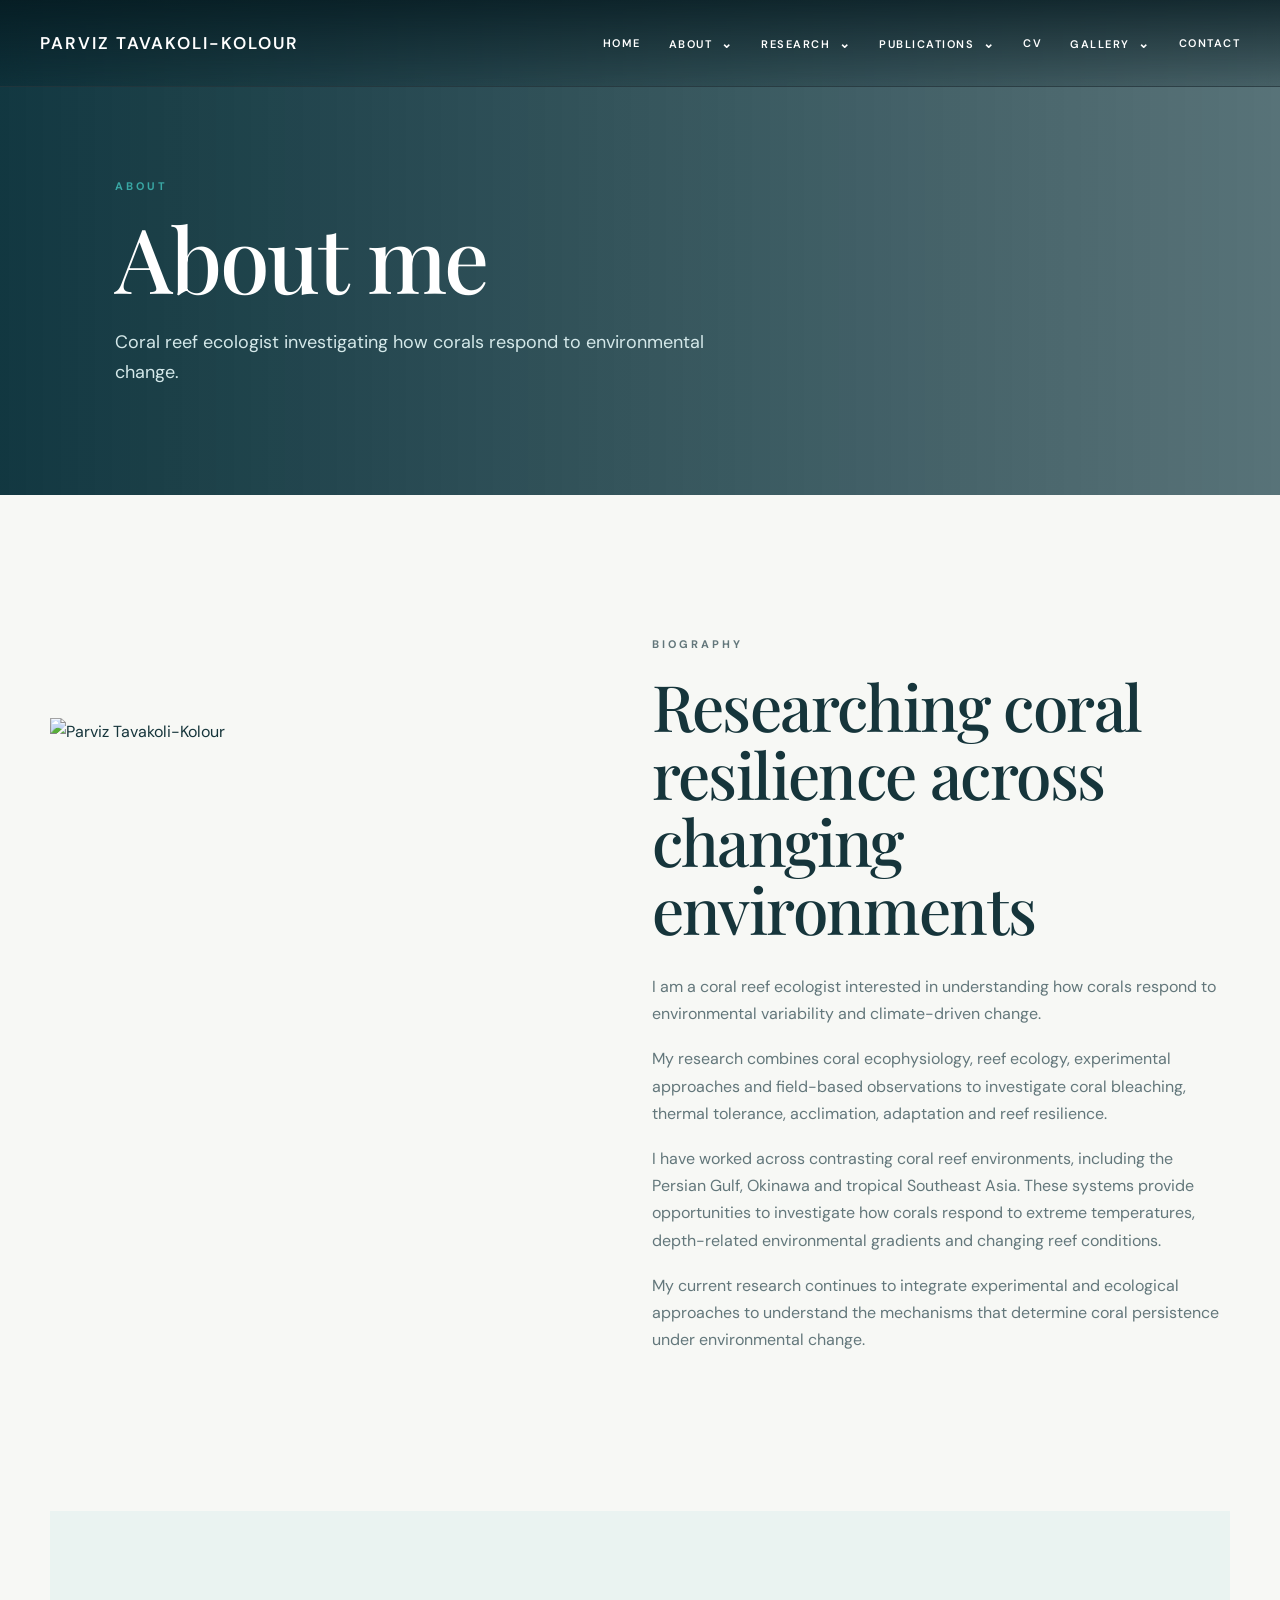
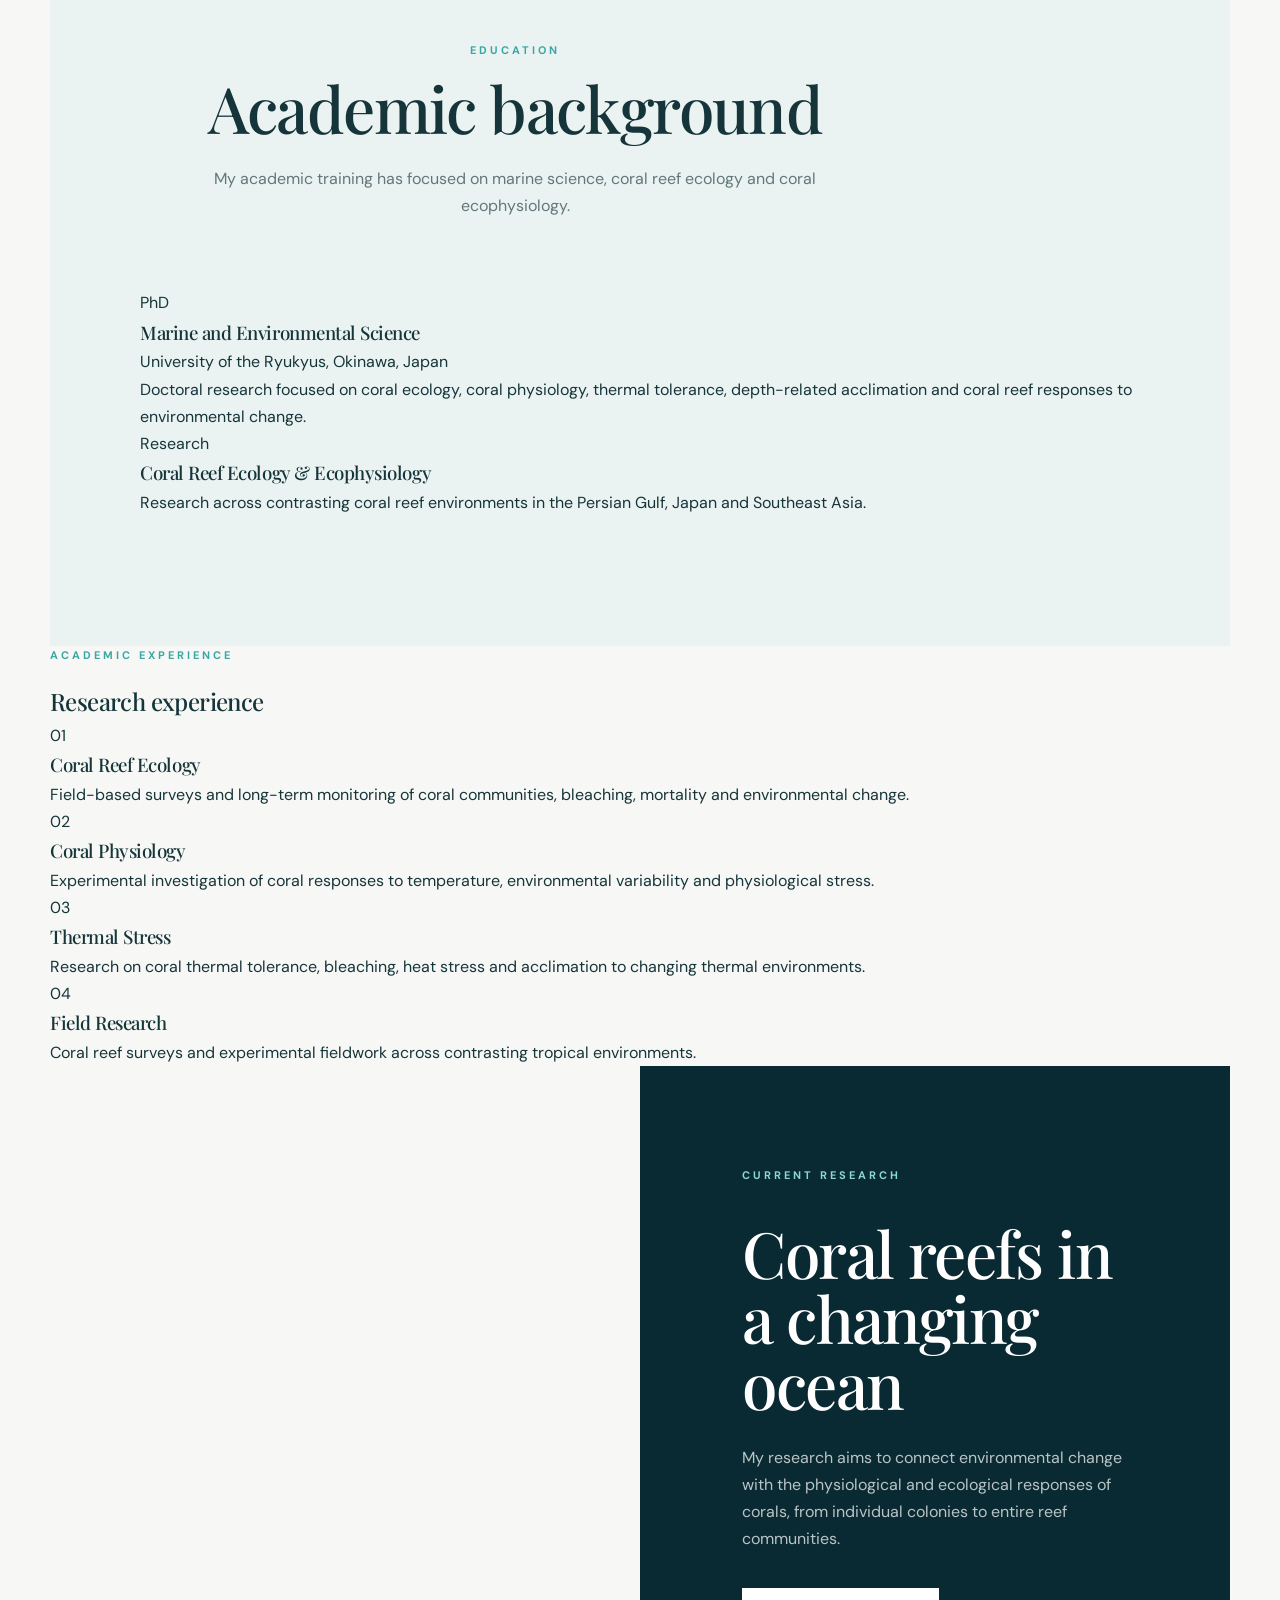
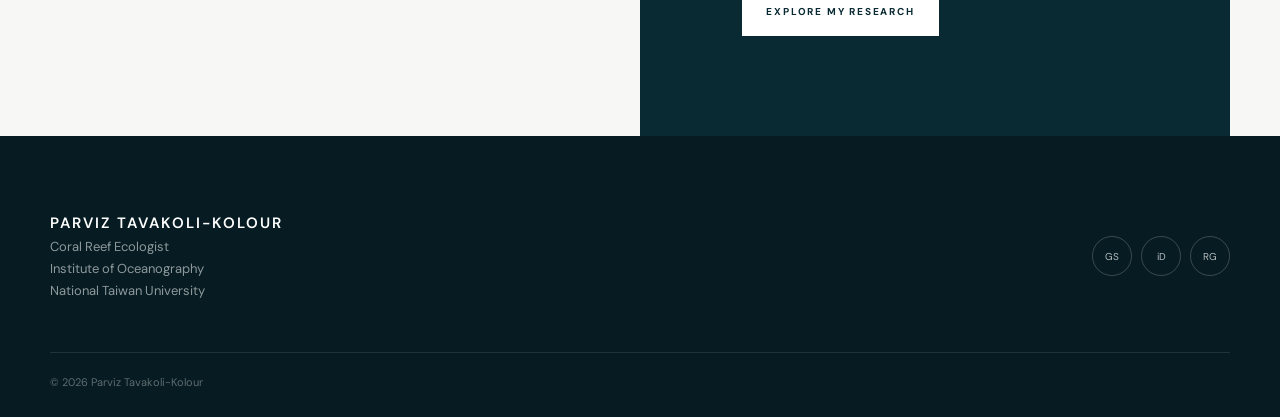
==== about.html @ 79ece6bc "Add files via upload" ====
<!DOCTYPE html>
<html lang="en">
<head>
    <meta charset="UTF-8">
    <meta name="viewport" content="width=device-width, initial-scale=1.0">

    <title>About | Parviz Tavakoli-Kolour</title>

    <link rel="stylesheet" href="css/style.css">
</head>

<body>

<header class="site-header">

    <div class="nav-container">

        <a href="index.html" class="site-name">
            PARVIZ TAVAKOLI-KOLOUR
        </a>

        <nav class="main-nav">

            <a href="index.html">HOME</a>

            <div class="dropdown">
                <a href="about.html">ABOUT <span>⌄</span></a>

                <div class="dropdown-menu">
                    <a href="#biography">Biography</a>
                    <a href="#education">Education</a>
                    <a href="#experience">Academic Experience</a>
                </div>
            </div>

            <div class="dropdown">
                <a href="research.html">
                    RESEARCH <span>⌄</span>
                </a>

                <div class="dropdown-menu">
                    <a href="research.html#coral-ecology">
                        Coral Reef Ecology
                    </a>
                    <a href="research.html#thermal">
                        Coral Physiology & Thermal Stress
                    </a>
                    <a href="research.html#depth">
                        Depth & Mesophotic Reefs
                    </a>
                    <a href="research.html#disease">
                        Coral Diseases & Reef Health
                    </a>
                    <a href="research.html#field">
                        Field & Experimental Research
                    </a>
                </div>
            </div>

            <div class="dropdown">
                <a href="publications.html">
                    PUBLICATIONS <span>⌄</span>
                </a>

                <div class="dropdown-menu">
                    <a href="selected-publications.html">
                        Selected Publications
                    </a>
                    <a href="publications.html#full-list">
                        Full Publication List
                    </a>
                    <a href="publications.html#assessment">
                        Scientific Assessment & Policy
                    </a>
                </div>
            </div>

            <a href="cv.html">CV</a>

            <div class="dropdown">
                <a href="gallery.html">
                    GALLERY <span>⌄</span>
                </a>

                <div class="dropdown-menu">
                    <a href="gallery.html#persian-gulf">
                        Persian Gulf
                    </a>
                    <a href="gallery.html#okinawa">
                        Okinawa
                    </a>
                    <a href="gallery.html#indonesia">
                        Indonesia
                    </a>
                    <a href="gallery.html#taiwan">
                        Taiwan
                    </a>
                </div>
            </div>

            <a href="contact.html">CONTACT</a>

        </nav>

    </div>

</header>


<main>

    <!-- PAGE HERO -->

    <section class="page-hero">

        <div class="page-hero-content">

            <p class="section-label">
                ABOUT
            </p>

            <h1>
                About me
            </h1>

            <p>
                Coral reef ecologist investigating how corals
                respond to environmental change.
            </p>

        </div>

    </section>


    <!-- BIOGRAPHY -->

    <section class="intro-section" id="biography">

        <div class="intro-image">

            <img src="images/profile.jpg"
                 alt="Parviz Tavakoli-Kolour">

        </div>

        <div class="intro-text">

            <p class="section-label">
                BIOGRAPHY
            </p>

            <h2>
                Researching coral resilience across changing environments
            </h2>

            <p>
                I am a coral reef ecologist interested in understanding
                how corals respond to environmental variability and
                climate-driven change.
            </p>

            <p>
                My research combines coral ecophysiology, reef ecology,
                experimental approaches and field-based observations to
                investigate coral bleaching, thermal tolerance,
                acclimation, adaptation and reef resilience.
            </p>

            <p>
                I have worked across contrasting coral reef environments,
                including the Persian Gulf, Okinawa and tropical
                Southeast Asia. These systems provide opportunities to
                investigate how corals respond to extreme temperatures,
                depth-related environmental gradients and changing
                reef conditions.
            </p>

            <p>
                My current research continues to integrate experimental
                and ecological approaches to understand the mechanisms
                that determine coral persistence under environmental
                change.
            </p>

        </div>

    </section>


    <!-- EDUCATION -->

    <section class="research-home" id="education">

        <div class="section-heading">

            <p class="section-label">
                EDUCATION
            </p>

            <h2>
                Academic background
            </h2>

            <p>
                My academic training has focused on marine science,
                coral reef ecology and coral ecophysiology.
            </p>

        </div>


        <div class="timeline">

            <div class="timeline-item">

                <div class="timeline-year">
                    PhD
                </div>

                <div class="timeline-content">

                    <h3>
                        Marine and Environmental Science
                    </h3>

                    <p>
                        University of the Ryukyus, Okinawa, Japan
                    </p>

                    <p>
                        Doctoral research focused on coral ecology,
                        coral physiology, thermal tolerance,
                        depth-related acclimation and coral reef
                        responses to environmental change.
                    </p>

                </div>

            </div>


            <div class="timeline-item">

                <div class="timeline-year">
                    Research
                </div>

                <div class="timeline-content">

                    <h3>
                        Coral Reef Ecology & Ecophysiology
                    </h3>

                    <p>
                        Research across contrasting coral reef
                        environments in the Persian Gulf, Japan and
                        Southeast Asia.
                    </p>

                </div>

            </div>

        </div>

    </section>


    <!-- ACADEMIC EXPERIENCE -->

    <section class="experience-section" id="experience">

        <div class="experience-header">

            <p class="section-label">
                ACADEMIC EXPERIENCE
            </p>

            <h2>
                Research experience
            </h2>

        </div>


        <div class="experience-grid">

            <div class="experience-card">

                <span class="experience-number">
                    01
                </span>

                <h3>
                    Coral Reef Ecology
                </h3>

                <p>
                    Field-based surveys and long-term monitoring of
                    coral communities, bleaching, mortality and
                    environmental change.
                </p>

            </div>


            <div class="experience-card">

                <span class="experience-number">
                    02
                </span>

                <h3>
                    Coral Physiology
                </h3>

                <p>
                    Experimental investigation of coral responses to
                    temperature, environmental variability and
                    physiological stress.
                </p>

            </div>


            <div class="experience-card">

                <span class="experience-number">
                    03
                </span>

                <h3>
                    Thermal Stress
                </h3>

                <p>
                    Research on coral thermal tolerance, bleaching,
                    heat stress and acclimation to changing thermal
                    environments.
                </p>

            </div>


            <div class="experience-card">

                <span class="experience-number">
                    04
                </span>

                <h3>
                    Field Research
                </h3>

                <p>
                    Coral reef surveys and experimental fieldwork
                    across contrasting tropical environments.
                </p>

            </div>

        </div>

    </section>


    <!-- CURRENT RESEARCH -->

    <section class="field-section">

        <div class="field-image"
             style="background-image: url('images/okinawa-1.jpg');">
        </div>

        <div class="field-content">

            <p class="section-label">
                CURRENT RESEARCH
            </p>

            <h2>
                Coral reefs in a changing ocean
            </h2>

            <p>
                My research aims to connect environmental change with
                the physiological and ecological responses of corals,
                from individual colonies to entire reef communities.
            </p>

            <a href="research.html"
               class="button button-light">
                EXPLORE MY RESEARCH
            </a>

        </div>

    </section>

</main>


<footer>

    <div class="footer-content">

        <div>

            <h3>
                PARVIZ TAVAKOLI-KOLOUR
            </h3>

            <p>
                Coral Reef Ecologist
            </p>

            <p>
                Institute of Oceanography<br>
                National Taiwan University
            </p>

        </div>


        <div class="footer-social">

            <a href="#" aria-label="Google Scholar">
                GS
            </a>

            <a href="#" aria-label="ORCID">
                iD
            </a>

            <a href="#" aria-label="ResearchGate">
                RG
            </a>

        </div>

    </div>


    <div class="copyright">
        © 2026 Parviz Tavakoli-Kolour
    </div>

</footer>


</body>
</html>
---- css/style.css ----
/* =========================================================
   PARVIZ TAVAKOLI-KOLOUR
   MODERN ACADEMIC / OCEAN RESEARCH WEBSITE
   ========================================================= */


/* =========================================================
   01. FONTS
   ========================================================= */

@import url('https://fonts.googleapis.com/css2?family=DM+Sans:wght@300;400;500;600;700&family=Playfair+Display:wght@400;500;600&display=swap');


/* =========================================================
   02. VARIABLES
   ========================================================= */

:root {

    --ocean-950: #061c22;
    --ocean-900: #092a32;
    --ocean-800: #0c3d47;
    --ocean-700: #105966;

    --teal: #39a7a4;
    --teal-light: #8bd7d2;

    --cream: #f7f8f5;
    --white: #ffffff;

    --text: #16353b;
    --muted: #63777b;

    --line: rgba(22, 53, 59, 0.12);

    --serif: "Playfair Display", Georgia, serif;
    --sans: "DM Sans", Arial, sans-serif;

    --max-width: 1380px;

    --shadow:
        0 20px 60px rgba(4, 29, 35, 0.10);

    --transition:
        all 0.35s cubic-bezier(.2,.7,.2,1);
}


/* =========================================================
   03. RESET
   ========================================================= */

* {
    margin: 0;
    padding: 0;
    box-sizing: border-box;
}


html {
    scroll-behavior: smooth;
}


body {
    font-family: var(--sans);

    background: var(--cream);

    color: var(--text);

    line-height: 1.7;

    overflow-x: hidden;
}


img {
    width: 100%;
    display: block;
}


a {
    text-decoration: none;
    color: inherit;
}


button,
input,
textarea {
    font-family: inherit;
}


::selection {
    background: var(--teal);
    color: white;
}


/* =========================================================
   04. TYPOGRAPHY
   ========================================================= */

h1,
h2,
h3,
h4 {
    font-family: var(--serif);

    font-weight: 500;

    letter-spacing: -0.025em;
}


p {
    font-size: 16px;
}


.section-label {

    font-family: var(--sans);

    font-size: 11px;

    font-weight: 700;

    letter-spacing: 3px;

    text-transform: uppercase;

    color: var(--teal);

    margin-bottom: 16px;
}


/* =========================================================
   05. HEADER
   ========================================================= */

.site-header {

    position: absolute;

    top: 0;
    left: 0;

    width: 100%;

    z-index: 1000;

    background:
        linear-gradient(
            to bottom,
            rgba(3, 23, 29, .78),
            rgba(3, 23, 29, .20)
        );

    border-bottom:
        1px solid rgba(255,255,255,.10);

    backdrop-filter: blur(12px);
}


.nav-container {

    width: min(
        calc(100% - 80px),
        var(--max-width)
    );

    margin: auto;

    min-height: 86px;

    display: flex;

    align-items: center;

    justify-content: space-between;

    gap: 40px;
}


.site-name {

    color: white;

    font-size: 17px;

    font-weight: 600;

    letter-spacing: 2px;

    white-space: nowrap;

    transition: var(--transition);
}


.site-name:hover {

    color: var(--teal-light);
}


/* =========================================================
   06. NAVIGATION
   ========================================================= */

.main-nav {

    display: flex;

    align-items: center;

    gap: 28px;
}


.main-nav > a,
.dropdown > a {

    position: relative;

    color: white;

    font-size: 11px;

    font-weight: 600;

    letter-spacing: 1.5px;

    padding: 32px 0;
}


.main-nav > a::after,
.dropdown > a::after {

    content: "";

    position: absolute;

    bottom: 24px;

    left: 0;

    width: 0;

    height: 1px;

    background: var(--teal-light);

    transition: var(--transition);
}


.main-nav > a:hover::after,
.dropdown > a:hover::after {

    width: 100%;
}


.main-nav > a:hover,
.dropdown > a:hover {

    color: var(--teal-light);
}


.dropdown {

    position: relative;
}


.dropdown > a span {

    margin-left: 4px;

    font-size: 13px;
}


/* =========================================================
   07. DROPDOWN MENU
   ========================================================= */

.dropdown-menu {

    position: absolute;

    top: 75px;

    left: -20px;

    width: 270px;

    padding: 12px;

    background: rgba(255,255,255,.97);

    box-shadow: var(--shadow);

    border: 1px solid rgba(0,0,0,.05);

    opacity: 0;

    visibility: hidden;

    transform:
        translateY(12px);

    transition: var(--transition);
}


.dropdown:hover .dropdown-menu {

    opacity: 1;

    visibility: visible;

    transform:
        translateY(0);
}


.dropdown-menu a {

    display: block;

    padding: 13px 15px;

    color: var(--text);

    font-size: 12px;

    letter-spacing: .2px;

    border-radius: 3px;

    transition: var(--transition);
}


.dropdown-menu a:hover {

    background: #eaf5f3;

    color: var(--ocean-700);

    padding-left: 21px;
}


/* =========================================================
   08. HERO
   ========================================================= */

.hero {

    position: relative;

    min-height: 100vh;

    display: flex;

    align-items: flex-end;

    background:
        url("../images/hero.jpg")
        center center / cover
        no-repeat;

    isolation: isolate;
}


.hero::before {

    content: "";

    position: absolute;

    inset: 0;

    background:
        linear-gradient(
            90deg,
            rgba(3,25,31,.92) 0%,
            rgba(3,25,31,.58) 42%,
            rgba(3,25,31,.12) 100%
        );

    z-index: -1;
}


.hero::after {

    content: "";

    position: absolute;

    inset: 0;

    background:
        linear-gradient(
            to top,
            rgba(3,25,31,.72),
            transparent 45%
        );

    z-index: -1;
}


.hero-content {

    width: min(
        calc(100% - 80px),
        var(--max-width)
    );

    margin: 0 auto;

    padding:
        0
        0
        105px;

    color: white;
}


.hero-kicker {

    font-size: 11px;

    letter-spacing: 4px;

    font-weight: 600;

    color: var(--teal-light);

    margin-bottom: 25px;
}


.hero h1 {

    font-size:
        clamp(
            58px,
            8vw,
            125px
        );

    line-height: .90;

    letter-spacing: -.055em;

    margin-bottom: 35px;
}


.hero-position {

    font-size: 22px;

    font-weight: 400;

    margin-bottom: 5px;
}


.hero-affiliation {

    color: rgba(255,255,255,.75);

    font-size: 15px;

    line-height: 1.6;
}


/* =========================================================
   09. BUTTONS
   ========================================================= */

.hero-buttons {

    display: flex;

    gap: 12px;

    margin-top: 35px;
}


.button {

    display: inline-flex;

    align-items: center;

    justify-content: center;

    min-height: 48px;

    padding:
        0 24px;

    font-size: 10px;

    font-weight: 700;

    letter-spacing: 1.8px;

    text-transform: uppercase;

    transition: var(--transition);
}


.button-light {

    background: white;

    color: var(--ocean-900);
}


.button-light:hover {

    background: var(--teal-light);

    transform:
        translateY(-3px);
}


.button-outline {

    border:
        1px solid rgba(255,255,255,.65);

    color: white;
}


.button-outline:hover {

    background: white;

    color: var(--ocean-900);

    transform:
        translateY(-3px);
}


.button-dark {

    background: var(--ocean-800);

    color: white;
}


.button-dark:hover {

    background: var(--teal);

    transform:
        translateY(-3px);
}


/* =========================================================
   10. INTRO / ABOUT
   ========================================================= */

.intro-section {

    width: min(
        calc(100% - 80px),
        1180px
    );

    margin: auto;

    padding:
        140px
        0;

    display: grid;

    grid-template-columns:
        minmax(300px, .85fr)
        minmax(400px, 1fr);

    gap: 110px;

    align-items: center;
}


.intro-image {

    position: relative;
}


.intro-image::before {

    content: "";

    position: absolute;

    width: 90px;
    height: 90px;

    left: -25px;
    bottom: -25px;

    border-left:
        2px solid var(--teal);

    border-bottom:
        2px solid var(--teal);

    z-index: -1;
}


.intro-image img {

    height: 570px;

    object-fit: cover;
}


.intro-text h2 {

    font-size:
        clamp(
            40px,
            5vw,
            65px
        );

    line-height: 1.06;

    margin-bottom: 30px;
}


.intro-text p {

    max-width: 650px;

    color: var(--muted);

    margin-bottom: 18px;
}


.text-link {

    display: inline-block;

    margin-top: 18px;

    color: var(--ocean-800);

    font-size: 11px;

    font-weight: 700;

    letter-spacing: 1.7px;

    text-transform: uppercase;

    border-bottom:
        1px solid var(--teal);

    padding-bottom: 5px;

    transition: var(--transition);
}


.text-link:hover {

    color: var(--teal);

    padding-left: 7px;
}


/* =========================================================
   11. RESEARCH SECTION
   ========================================================= */

.research-home {

    padding:
        130px
        40px;

    background:
        #eaf3f1;
}


.section-heading {

    width: min(
        850px,
        100%
    );

    margin:
        0 auto 70px;

    text-align: center;
}


.section-heading h2 {

    font-size:
        clamp(
            45px,
            5vw,
            70px
        );

    line-height: 1;

    margin-bottom: 25px;
}


.section-heading > p:last-child {

    max-width: 650px;

    margin: auto;

    color: var(--muted);
}


/* =========================================================
   12. RESEARCH CARDS
   ========================================================= */

.research-grid {

    width: min(
        1180px,
        100%
    );

    margin: auto;

    display: grid;

    grid-template-columns:
        repeat(4, 1fr);

    gap: 1px;

    background:
        rgba(10,70,77,.15);
}


.research-card {

    position: relative;

    min-height: 350px;

    padding: 42px 34px;

    background: var(--cream);

    overflow: hidden;

    transition: var(--transition);
}


.research-card::before {

    content: "";

    position: absolute;

    left: 0;
    bottom: 0;

    width: 100%;

    height: 4px;

    background: var(--teal);

    transform:
        scaleX(0);

    transform-origin: left;

    transition: var(--transition);
}


.research-card:hover {

    background: var(--ocean-800);

    color: white;

    transform:
        translateY(-8px);

    box-shadow:
        0 30px 60px
        rgba(4,40,48,.20);
}


.research-card:hover::before {

    transform:
        scaleX(1);
}


.card-number {

    font-size: 10px;

    letter-spacing: 3px;

    color: var(--teal);

    margin-bottom: 55px;
}


.research-card h3 {

    font-size: 30px;

    line-height: 1.1;

    margin-bottom: 22px;
}


.research-card p {

    color: var(--muted);

    font-size: 14px;
}


.research-card:hover p {

    color:
        rgba(255,255,255,.72);
}


/* =========================================================
   13. FIELDWORK SPLIT
   ========================================================= */

.field-section {

    display: grid;

    grid-template-columns:
        1fr 1fr;

    min-height: 650px;
}


.field-image {

    min-height: 600px;

    background:
        url("../images/persian-gulf-1.jpg")
        center center / cover
        no-repeat;
}


.field-content {

    padding:
        100px
        clamp(45px, 8vw, 120px);

    background:
        var(--ocean-900);

    color: white;

    display: flex;

    flex-direction: column;

    align-items: flex-start;

    justify-content: center;
}


.field-content .section-label {

    color: var(--teal-light);
}


.field-content h2 {

    font-size:
        clamp(
            45px,
            5vw,
            70px
        );

    line-height: 1.02;

    max-width: 600px;

    margin-bottom: 28px;
}


.field-content p {

    color:
        rgba(255,255,255,.72);

    max-width: 570px;

    margin-bottom: 35px;
}


/* =========================================================
   14. PUBLICATIONS HOME
   ========================================================= */

.publication-home {

    padding:
        140px
        30px;

    text-align: center;

    background: white;
}


.publication-home h2 {

    font-size:
        clamp(
            45px,
            6vw,
            78px
        );

    line-height: 1;

    margin-bottom: 25px;
}


.publication-home > p:not(.section-label) {

    max-width: 680px;

    margin: auto;

    color: var(--muted);
}

/* =========================================================
   INTERNAL PAGE ALIGNMENT FIX
   ========================================================= */


/* Main content container */

main {
    width: 100%;
}


/* All normal content sections */

main > section {
    width: min(1180px, calc(100% - 80px));
    margin-left: auto;
    margin-right: auto;
}


/* Hero is full width */

main > .page-hero {
    width: 100%;
    margin: 0;
}


/* Internal page hero content */

.page-hero {
    width: 100%;
    padding-left: 40px;
    padding-right: 40px;
}


.page-hero-content {
    width: min(1180px, 100%);
    margin-left: auto;
    margin-right: auto;
}


/* Section headings */

.gallery-heading,
.section-heading,
.contact-introduction {
    margin-left: 0;
    margin-right: 0;
}


/* Prevent text from touching the edge */

.gallery-heading,
.contact-introduction,
.section-heading {
    padding-left: 0;
    padding-right: 0;
}


/* CV content */

.cv-section {
    width: min(1100px, calc(100% - 80px));
    margin-left: auto;
    margin-right: auto;
}


/* Publications */

.publications-section {
    width: min(1100px, calc(100% - 80px));
    margin-left: auto;
    margin-right: auto;
}


/* Selected publications */

.selected-publications-section {
    width: min(1100px, calc(100% - 80px));
    margin-left: auto;
    margin-right: auto;
}


/* About page */

.about-section {
    width: min(1180px, calc(100% - 80px));
    margin-left: auto;
    margin-right: auto;
}


/* Research page */

.research-section {
    width: min(1180px, calc(100% - 80px));
    margin-left: auto;
    margin-right: auto;
}


/* Better headings on internal pages */

main h1,
main h2,
main h3 {
    overflow-wrap: normal;
    word-break: normal;
}


/* =========================================================
   BETTER INTERNAL PAGE SPACING
   ========================================================= */

.page-content,
.about-section,
.research-section,
.publications-section,
.selected-publications-section,
.cv-section,
.contact-section {
    padding-top: 100px;
    padding-bottom: 100px;
}


/* =========================================================
   ACADEMIC EXPERIENCE / TIMELINE
   ========================================================= */

.cv-item,
.experience-item,
.timeline-item {
    width: 100%;
    max-width: 1000px;
    margin-left: auto;
    margin-right: auto;
}


/* =========================================================
   PUBLICATION READABILITY
   ========================================================= */

.publication,
.selected-publication {
    max-width: 1000px;
    margin-left: auto;
    margin-right: auto;
}


.publication h3,
.selected-publication h3 {
    max-width: 850px;
    line-height: 1.45;
}


/* =========================================================
   MOBILE
   ========================================================= */

@media (max-width: 800px) {

    main > section {
        width: calc(100% - 40px);
    }

    main > .page-hero {
        width: 100%;
    }

    .page-hero {
        padding-left: 20px;
        padding-right: 20px;
    }

    .page-hero-content {
        width: 100%;
    }

    .cv-section,
    .publications-section,
    .selected-publications-section,
    .about-section,
    .research-section {
        width: calc(100% - 40px);
    }

}


/* =========================================================
   16. GENERAL CONTENT SECTIONS
   ========================================================= */

main section:not(.hero):not(.page-hero) {

    scroll-margin-top: 50px;
}


/* =========================================================
   17. GALLERY
   ========================================================= */

.gallery-section {

    padding:
        120px
        40px;

    max-width: 1380px;

    margin: auto;
}


.gallery-heading {

    max-width: 750px;

    margin-bottom: 55px;
}


.gallery-heading h2 {

    font-size:
        clamp(
            45px,
            6vw,
            75px
        );

    line-height: 1;

    margin-bottom: 20px;
}


.gallery-heading p:last-child {

    color: var(--muted);
}


.gallery-grid {

    display: grid;

    grid-template-columns:
        repeat(4, 1fr);

    gap: 8px;
}


.gallery-grid img {

    height: 330px;

    object-fit: cover;

    transition:
        transform .7s
        cubic-bezier(.2,.7,.2,1);

    filter:
        saturate(.9);
}


.gallery-grid img:hover {

    transform:
        scale(1.025);

    filter:
        saturate(1.1);
}


/* =========================================================
   18. CONTACT
   ========================================================= */

.contact-section {

    width: min(
        1180px,
        calc(100% - 80px)
    );

    margin: auto;

    padding:
        130px
        0;

    display: grid;

    grid-template-columns:
        1fr 1fr;

    gap: 100px;
}


.contact-introduction h2 {

    font-size:
        clamp(
            45px,
            5vw,
            70px
        );

    line-height: 1;

    margin-bottom: 25px;
}


.contact-introduction p:not(.section-label) {

    max-width: 570px;

    color: var(--muted);
}


.contact-details {

    border-top:
        1px solid var(--line);
}


.contact-item {

    padding:
        28px 0;

    border-bottom:
        1px solid var(--line);
}


.contact-label {

    display: block;

    font-size: 10px;

    font-weight: 700;

    letter-spacing: 2px;

    color: var(--teal);

    margin-bottom: 10px;
}


.contact-item h3 {

    font-size: 25px;

    margin-bottom: 5px;
}


.contact-item p {

    color: var(--muted);

    font-size: 14px;
}


.contact-links {

    display: flex;

    flex-wrap: wrap;

    gap: 10px;

    margin-top: 15px;
}


.contact-links a {

    padding:
        8px 14px;

    border:
        1px solid var(--line);

    font-size: 12px;

    transition: var(--transition);
}


.contact-links a:hover {

    background: var(--ocean-800);

    color: white;

    border-color:
        var(--ocean-800);
}


/* =========================================================
   19. PUBLICATION LIST
   Works with your existing publication HTML
   ========================================================= */

.publications-section {

    width: min(
        1100px,
        calc(100% - 80px)
    );

    margin: auto;

    padding:
        120px 0;
}


.publication {

    display: grid;

    grid-template-columns:
        90px 1fr;

    gap: 35px;

    padding:
        35px 0;

    border-bottom:
        1px solid var(--line);

    transition: var(--transition);
}


.publication:hover {

    padding-left: 12px;
}


.publication-number {

    font-family: var(--serif);

    font-size: 35px;

    color:
        rgba(16,89,102,.25);
}


.publication h3 {

    font-family: var(--sans);

    font-size: 17px;

    font-weight: 600;

    line-height: 1.5;

    letter-spacing: 0;
}


.publication p {

    color: var(--muted);

    font-size: 14px;

    margin-top: 8px;
}


.publication a {

    display: inline-block;

    margin-top: 10px;

    color: var(--teal);

    font-size: 11px;

    font-weight: 700;

    letter-spacing: 1px;
}


/* =========================================================
   20. CV
   ========================================================= */

.cv-section {

    width: min(
        1100px,
        calc(100% - 80px)
    );

    margin: auto;

    padding:
        120px 0;
}


.cv-section h2 {

    font-size: 48px;

    margin:
        70px 0 30px;
}


.cv-item {

    display: grid;

    grid-template-columns:
        180px 1fr;

    gap: 40px;

    padding:
        25px 0;

    border-top:
        1px solid var(--line);
}


.cv-year {

    font-size: 12px;

    font-weight: 700;

    letter-spacing: 1px;

    color: var(--teal);
}


.cv-item h3 {

    font-family: var(--sans);

    font-size: 18px;

    font-weight: 600;

    letter-spacing: 0;
}


.cv-item p {

    color: var(--muted);

    font-size: 14px;
}


/* =========================================================
   21. FOOTER
   ========================================================= */

footer {

    background:
        var(--ocean-950);

    color: white;

    padding:
        75px
        40px
        25px;
}


.footer-content {

    width: min(
        1180px,
        100%
    );

    margin: auto;

    display: flex;

    justify-content: space-between;

    gap: 50px;

    align-items: center;
}


.footer-content h3 {

    font-family: var(--sans);

    font-size: 15px;

    font-weight: 600;

    letter-spacing: 2px;
}


.footer-content p {

    color:
        rgba(255,255,255,.55);

    font-size: 13px;
}


.footer-social {

    display: flex;

    gap: 9px;
}


.footer-social a {

    width: 40px;

    height: 40px;

    display: flex;

    align-items: center;

    justify-content: center;

    border:
        1px solid rgba(255,255,255,.20);

    border-radius: 50%;

    color:
        rgba(255,255,255,.70);

    font-size: 10px;

    transition: var(--transition);
}


.footer-social a:hover {

    background: var(--teal);

    border-color: var(--teal);

    color: white;

    transform:
        translateY(-3px);
}


.copyright {

    width: min(
        1180px,
        100%
    );

    margin:
        50px auto 0;

    padding-top: 20px;

    border-top:
        1px solid rgba(255,255,255,.10);

    color:
        rgba(255,255,255,.35);

    font-size: 11px;
}


/* =========================================================
   22. IMAGE HOVER
   ========================================================= */

.intro-image,
.field-image,
.gallery-grid img {

    overflow: hidden;
}


/* =========================================================
   23. RESPONSIVE — TABLET
   ========================================================= */

@media (max-width: 1100px) {

    .nav-container {

        width:
            calc(100% - 50px);
    }


    .main-nav {

        gap: 16px;
    }


    .research-grid {

        grid-template-columns:
            repeat(2, 1fr);
    }


    .gallery-grid {

        grid-template-columns:
            repeat(2, 1fr);
    }


    .intro-section {

        gap: 60px;
    }

}


/* =========================================================
   24. RESPONSIVE — MOBILE
   ========================================================= */

@media (max-width: 800px) {

    .site-header {

        position: relative;

        background:
            var(--ocean-950);
    }


    .nav-container {

        width: 100%;

        padding:
            20px;

        flex-direction: column;

        align-items: flex-start;

        gap: 20px;
    }


    .site-name {

        font-size: 14px;
    }


    .main-nav {

        width: 100%;

        display: flex;

        flex-wrap: wrap;

        gap: 13px 18px;
    }


    .main-nav > a,
    .dropdown > a {

        padding: 5px 0;

        font-size: 9px;
    }


    .main-nav > a::after,
    .dropdown > a::after {

        display: none;
    }


    .dropdown-menu {

        display: none;
    }


    .hero {

        min-height:
            78vh;
    }


    .hero-content {

        width:
            calc(100% - 40px);

        padding-bottom:
            65px;
    }


    .hero h1 {

        font-size:
            clamp(
                48px,
                15vw,
                75px
            );
    }


    .hero-position {

        font-size: 18px;
    }


    .hero-buttons {

        flex-direction: column;

        align-items:
            flex-start;
    }


    .intro-section {

        width:
            calc(100% - 40px);

        padding:
            85px 0;

        grid-template-columns:
            1fr;

        gap: 50px;
    }


    .intro-image img {

        height:
            450px;
    }


    .research-home {

        padding:
            85px 20px;
    }


    .research-grid {

        grid-template-columns:
            1fr;
    }


    .field-section {

        grid-template-columns:
            1fr;
    }


    .field-image {

        min-height:
            430px;
    }


    .field-content {

        padding:
            75px 30px;
    }


    .publication-home {

        padding:
            90px 25px;
    }


    .page-hero {

        min-height:
            48vh;

        padding:
            100px 25px 65px;
    }


    .gallery-section {

        padding:
            80px 20px;
    }


    .gallery-grid {

        grid-template-columns:
            1fr;
    }


    .gallery-grid img {

        height:
            300px;
    }


    .contact-section {

        width:
            calc(100% - 40px);

        padding:
            85px 0;

        grid-template-columns:
            1fr;

        gap: 60px;
    }


    .publications-section,
    .cv-section {

        width:
            calc(100% - 40px);

        padding:
            80px 0;
    }


    .publication {

        grid-template-columns:
            45px 1fr;

        gap: 20px;
    }


    .cv-item {

        grid-template-columns:
            1fr;

        gap: 8px;
    }


    .cv-section h2 {

        font-size: 38px;

        margin-top: 55px;
    }


    .footer-content {

        flex-direction:
            column;

        align-items:
            flex-start;
    }

}


/* =========================================================
   25. SMALL MOBILE
   ========================================================= */

@media (max-width: 450px) {

    .site-name {

        font-size:
            12px;

        letter-spacing:
            1.2px;
    }


    .hero h1 {

        font-size:
            45px;
    }


    .hero-kicker {

        letter-spacing:
            2px;
    }


    .section-heading h2 {

        font-size:
            43px;
    }


    .research-card {

        min-height:
            280px;
    }


    .field-content h2 {

        font-size:
            43px;
    }

}


/* =========================================================
   26. SUBTLE PAGE ANIMATION
   ========================================================= */

@keyframes pageReveal {

    from {

        opacity: 0;

        transform:
            translateY(15px);
    }

    to {

        opacity: 1;

        transform:
            translateY(0);
    }
}


main {

    animation:
        pageReveal .7s ease both;
}

/* =========================================================
   SELECTED PUBLICATIONS
========================================================= */

.page-hero {
    min-height: 55vh;

    background:
        linear-gradient(
            90deg,
            rgba(3, 43, 53, 0.94),
            rgba(3, 43, 53, 0.65)
        ),
        url("../images/hero.jpg");

    background-size: cover;
    background-position: center;

    display: flex;
    align-items: flex-end;

    padding: 150px 40px 80px;

    color: white;
}


.page-hero-content {
    max-width: 1050px;
    width: 100%;
    margin: auto;
}


.page-hero h1 {
    font-size: clamp(52px, 7vw, 90px);
    line-height: 1;
    margin: 15px 0 25px;
}


.page-hero p:last-child {
    max-width: 650px;
    color: #d4e8e9;
    font-size: 18px;
}


/* ---------------------------------------------------------
   PUBLICATION AREA
--------------------------------------------------------- */

.selected-publications {
    max-width: 1200px;

    margin: auto;

    padding: 100px 30px 120px;
}


.publication-card {

    display: grid;

    grid-template-columns: 42% 58%;

    background: white;

    margin-bottom: 55px;

    box-shadow:
        0 20px 60px rgba(8, 48, 56, 0.10);

    border: 1px solid #dcebea;

    overflow: hidden;

    transition:
        transform 0.3s ease,
        box-shadow 0.3s ease;
}


.publication-card:hover {

    transform: translateY(-5px);

    box-shadow:
        0 28px 70px rgba(8, 48, 56, 0.16);

}


/* ---------------------------------------------------------
   IMAGE
--------------------------------------------------------- */

.publication-image {

    min-height: 520px;

    background: #dceceb;

    overflow: hidden;
}


.publication-image img {

    width: 100%;

    height: 100%;

    min-height: 520px;

    object-fit: cover;

    transition:
        transform 0.6s ease;
}


.publication-card:hover
.publication-image img {

    transform: scale(1.04);

}


/* ---------------------------------------------------------
   CONTENT
--------------------------------------------------------- */

.publication-content {

    padding: 55px 60px;

    display: flex;

    flex-direction: column;

    justify-content: center;

}


.publication-meta {

    display: flex;

    align-items: center;

    gap: 15px;

    margin-bottom: 25px;

    font-size: 10px;

    letter-spacing: 1.8px;

    font-weight: 600;

    color: #618084;

}


.publication-year {

    color: #087f82;

    font-size: 14px;

    letter-spacing: 1px;

}


.publication-content h2 {

    font-size: 36px;

    line-height: 1.18;

    color: #143940;

    margin-bottom: 22px;

}


.citation {

    color: #64797d;

    font-size: 14px;

    line-height: 1.7;

    margin-bottom: 30px;

}


.citation strong {

    color: #123e46;

}


/* ---------------------------------------------------------
   RESEARCH HIGHLIGHT
--------------------------------------------------------- */

.research-highlight {

    border-left: 3px solid #69b9b5;

    background: #f1f8f7;

    padding: 22px 25px;

    margin: 5px 0 30px;

}


.research-highlight h3 {

    font-family:
        "DM Sans",
        Arial,
        sans-serif;

    font-size: 10px;

    letter-spacing: 2px;

    color: #087f82;

    margin-bottom: 9px;

    font-weight: 700;

}


.research-highlight p {

    font-size: 15px;

    line-height: 1.75;

    color: #4f696d;

}


/* ---------------------------------------------------------
   PAPER BUTTON
--------------------------------------------------------- */

.paper-button {

    align-self: flex-start;

    display: inline-block;

    padding: 12px 21px;

    border: 1px solid #0b7075;

    color: #075f67;

    font-size: 10px;

    letter-spacing: 1.7px;

    font-weight: 700;

    transition: 0.25s ease;

}


.paper-button:hover {

    background: #075f67;

    color: white;

}


/* =========================================================
   SCIENTIFIC ASSESSMENT
========================================================= */

.assessment-section {

    background: #e9f4f2;

    padding: 110px 30px 130px;

}


.assessment-intro {

    max-width: 850px;

    margin: 0 auto 60px;

    text-align: center;

}


.assessment-intro h2 {

    font-size: 55px;

    line-height: 1.1;

    margin: 15px 0 20px;

}


.assessment-intro > p:last-child {

    color: #607579;

    font-size: 17px;

}


/* ---------------------------------------------------------
   WOA CARD
--------------------------------------------------------- */

.assessment-card {

    max-width: 1200px;

    margin: auto;

    display: grid;

    grid-template-columns: 40% 60%;

    background: #073d46;

    color: white;

    box-shadow:
        0 25px 70px rgba(5, 55, 63, 0.20);

}


.assessment-image {

    min-height: 650px;

    background: #123f46;

    display: flex;

    align-items: center;

    justify-content: center;

    overflow: hidden;

}


.assessment-image img {

    width: 100%;

    height: 100%;

    min-height: 650px;

    object-fit: cover;

}


.assessment-content {

    padding: 65px 65px;

    display: flex;

    flex-direction: column;

    justify-content: center;

}


.assessment-content .publication-meta {

    color: #a6cacc;

}


.assessment-content .publication-year {

    color: #8dd8d5;

}


.assessment-content h2 {

    font-size: 45px;

    line-height: 1.12;

    margin-bottom: 20px;

}


.assessment-content > p {

    color: #c7dcdc;

    line-height: 1.75;

}


.assessment-role {

    color: #8dd8d5 !important;

    font-size: 14px;

    letter-spacing: 1px;

    text-transform: uppercase;

}


.assessment-content
.research-highlight {

    background: rgba(255,255,255,0.08);

    border-left-color: #8dd8d5;

    margin-top: 25px;

}


.assessment-content
.research-highlight h3 {

    color: #8dd8d5;

}


.assessment-content
.research-highlight p {

    color: #d4e7e7;

}


.assessment-note {

    font-size: 14px;

    color: #a9c4c6 !important;

    margin-bottom: 25px;

}


/* =========================================================
   MOBILE
========================================================= */

@media (max-width: 850px) {


    .page-hero {

        min-height: 55vh;

        padding:
            110px
            25px
            60px;

    }


    .page-hero h1 {

        font-size: 52px;

    }


    .selected-publications {

        padding:
            70px
            20px
            90px;

    }


    .publication-card {

        grid-template-columns: 1fr;

    }


    .publication-image {

        min-height: 350px;

    }


    .publication-image img {

        min-height: 350px;

    }


    .publication-content {

        padding:
            40px 30px
            45px;

    }


    .publication-content h2 {

        font-size: 30px;

    }


    .assessment-section {

        padding:
            80px
            20px
            90px;

    }


    .assessment-intro h2 {

        font-size: 42px;

    }


    .assessment-card {

        grid-template-columns: 1fr;

    }


    .assessment-image {

        min-height: 400px;

    }


    .assessment-image img {

        min-height: 400px;

    }


    .assessment-content {

        padding:
            45px 30px
            50px;

    }


    .assessment-content h2 {

        font-size: 36px;

    }

}
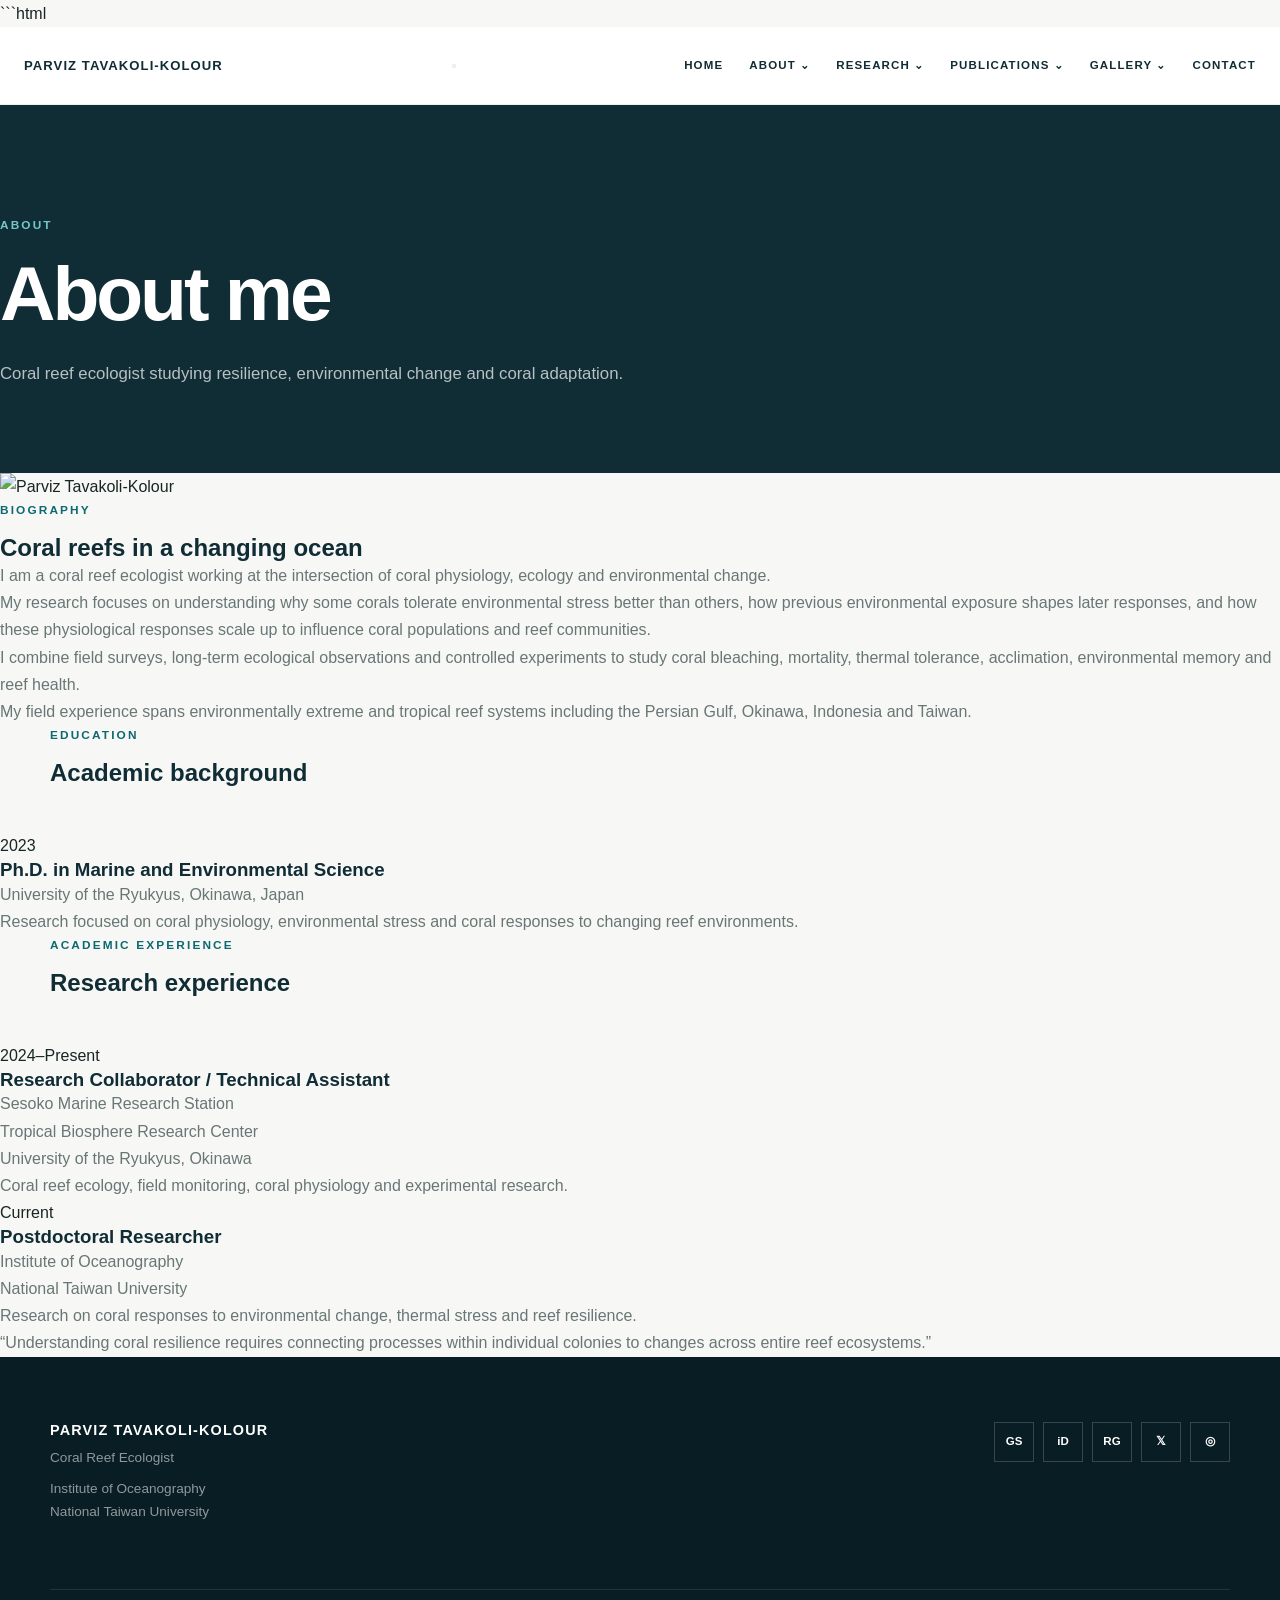
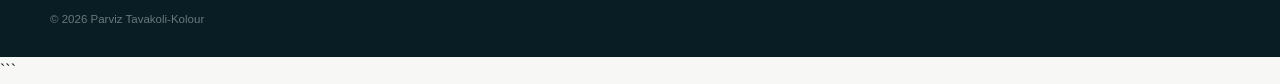
==== commit 0a47f2bd: "Update about.html" ====
--- a/about.html
+++ b/about.html
@@ -1,31 +1,42 @@
+```html
 <!DOCTYPE html>
 <html lang="en">
 <head>
+
     <meta charset="UTF-8">
     <meta name="viewport" content="width=device-width, initial-scale=1.0">
 
     <title>About | Parviz Tavakoli-Kolour</title>
 
     <link rel="stylesheet" href="css/style.css">
+
 </head>
 
 <body>
 
 <header class="site-header">
-
     <div class="nav-container">
 
         <a href="index.html" class="site-name">
             PARVIZ TAVAKOLI-KOLOUR
         </a>
 
+        <button class="menu-toggle"
+                aria-label="Open navigation"
+                aria-expanded="false">
+            <span></span>
+            <span></span>
+            <span></span>
+        </button>
+
         <nav class="main-nav">
 
             <a href="index.html">HOME</a>
 
             <div class="dropdown">
-                <a href="about.html">ABOUT <span>⌄</span></a>
-
+                <a href="about.html">
+                    ABOUT <span class="arrow">⌄</span>
+                </a>
                 <div class="dropdown-menu">
                     <a href="#biography">Biography</a>
                     <a href="#education">Education</a>
@@ -35,66 +46,38 @@
 
             <div class="dropdown">
                 <a href="research.html">
-                    RESEARCH <span>⌄</span>
+                    RESEARCH <span class="arrow">⌄</span>
                 </a>
-
                 <div class="dropdown-menu">
-                    <a href="research.html#coral-ecology">
-                        Coral Reef Ecology
-                    </a>
-                    <a href="research.html#thermal">
-                        Coral Physiology & Thermal Stress
-                    </a>
-                    <a href="research.html#depth">
-                        Depth & Mesophotic Reefs
-                    </a>
-                    <a href="research.html#disease">
-                        Coral Diseases & Reef Health
-                    </a>
-                    <a href="research.html#field">
-                        Field & Experimental Research
-                    </a>
+                    <a href="research.html#coral-ecology">Coral Reef Ecology</a>
+                    <a href="research.html#thermal">Thermal Stress</a>
+                    <a href="research.html#memory">Environmental Memory</a>
+                    <a href="research.html#depth">Depth & Mesophotic Reefs</a>
+                    <a href="research.html#disease">Coral Diseases</a>
+                    <a href="research.html#field">Field & Experimental Research</a>
                 </div>
             </div>
 
             <div class="dropdown">
                 <a href="publications.html">
-                    PUBLICATIONS <span>⌄</span>
+                    PUBLICATIONS <span class="arrow">⌄</span>
                 </a>
-
                 <div class="dropdown-menu">
-                    <a href="selected-publications.html">
-                        Selected Publications
-                    </a>
-                    <a href="publications.html#full-list">
-                        Full Publication List
-                    </a>
-                    <a href="publications.html#assessment">
-                        Scientific Assessment & Policy
-                    </a>
-                </div>
-            </div>
-
-            <a href="cv.html">CV</a>
+                    <a href="publications.html#selected">Selected Publications</a>
+                    <a href="publications.html#full-list">Full Publication List</a>
+                    <a href="publications.html#assessment">Scientific Assessment</a>
+                </div>
+            </div>
 
             <div class="dropdown">
                 <a href="gallery.html">
-                    GALLERY <span>⌄</span>
+                    GALLERY <span class="arrow">⌄</span>
                 </a>
-
                 <div class="dropdown-menu">
-                    <a href="gallery.html#persian-gulf">
-                        Persian Gulf
-                    </a>
-                    <a href="gallery.html#okinawa">
-                        Okinawa
-                    </a>
-                    <a href="gallery.html#indonesia">
-                        Indonesia
-                    </a>
-                    <a href="gallery.html#taiwan">
-                        Taiwan
-                    </a>
+                    <a href="gallery.html#persian-gulf">Persian Gulf</a>
+                    <a href="gallery.html#okinawa">Okinawa</a>
+                    <a href="gallery.html#indonesia">Indonesia</a>
+                    <a href="gallery.html#taiwan">Taiwan</a>
                 </div>
             </div>
 
@@ -103,94 +86,80 @@
         </nav>
 
     </div>
-
 </header>
 
 
 <main>
 
-    <!-- PAGE HERO -->
-
     <section class="page-hero">
-
         <div class="page-hero-content">
-
-            <p class="section-label">
-                ABOUT
-            </p>
-
-            <h1>
-                About me
-            </h1>
-
+            <p class="section-label">ABOUT</p>
+            <h1>About me</h1>
             <p>
-                Coral reef ecologist investigating how corals
-                respond to environmental change.
-            </p>
-
-        </div>
-
-    </section>
-
-
-    <!-- BIOGRAPHY -->
-
-    <section class="intro-section" id="biography">
-
-        <div class="intro-image">
-
-            <img src="images/profile.jpg"
-                 alt="Parviz Tavakoli-Kolour">
-
-        </div>
-
-        <div class="intro-text">
-
-            <p class="section-label">
-                BIOGRAPHY
-            </p>
-
-            <h2>
-                Researching coral resilience across changing environments
-            </h2>
-
-            <p>
-                I am a coral reef ecologist interested in understanding
-                how corals respond to environmental variability and
-                climate-driven change.
-            </p>
-
-            <p>
-                My research combines coral ecophysiology, reef ecology,
-                experimental approaches and field-based observations to
-                investigate coral bleaching, thermal tolerance,
-                acclimation, adaptation and reef resilience.
-            </p>
-
-            <p>
-                I have worked across contrasting coral reef environments,
-                including the Persian Gulf, Okinawa and tropical
-                Southeast Asia. These systems provide opportunities to
-                investigate how corals respond to extreme temperatures,
-                depth-related environmental gradients and changing
-                reef conditions.
-            </p>
-
-            <p>
-                My current research continues to integrate experimental
-                and ecological approaches to understand the mechanisms
-                that determine coral persistence under environmental
-                change.
-            </p>
-
-        </div>
-
-    </section>
-
-
-    <!-- EDUCATION -->
-
-    <section class="research-home" id="education">
+                Coral reef ecologist studying resilience,
+                environmental change and coral adaptation.
+            </p>
+        </div>
+    </section>
+
+
+    <section id="biography" class="content-section section">
+
+        <div class="two-column">
+
+            <div class="content-image image-frame">
+                <img src="images/profile.jpg"
+                     alt="Parviz Tavakoli-Kolour"
+                     loading="lazy">
+            </div>
+
+            <div>
+
+                <p class="section-label">
+                    BIOGRAPHY
+                </p>
+
+                <h2>
+                    Coral reefs in a changing ocean
+                </h2>
+
+                <p>
+                    I am a coral reef ecologist working at the
+                    intersection of coral physiology, ecology and
+                    environmental change.
+                </p>
+
+                <p>
+                    My research focuses on understanding why some
+                    corals tolerate environmental stress better than
+                    others, how previous environmental exposure shapes
+                    later responses, and how these physiological
+                    responses scale up to influence coral populations
+                    and reef communities.
+                </p>
+
+                <p>
+                    I combine field surveys, long-term ecological
+                    observations and controlled experiments to study
+                    coral bleaching, mortality, thermal tolerance,
+                    acclimation, environmental memory and reef health.
+                </p>
+
+                <p>
+                    My field experience spans environmentally extreme
+                    and tropical reef systems including the Persian
+                    Gulf, Okinawa, Indonesia and Taiwan.
+                </p>
+
+            </div>
+
+        </div>
+
+    </section>
+
+
+    <section id="education"
+             class="content-section section section-light">
 
         <div class="section-heading">
 
@@ -202,26 +171,21 @@
                 Academic background
             </h2>
 
-            <p>
-                My academic training has focused on marine science,
-                coral reef ecology and coral ecophysiology.
-            </p>
-
         </div>
 
 
         <div class="timeline">
 
-            <div class="timeline-item">
-
-                <div class="timeline-year">
-                    PhD
-                </div>
-
-                <div class="timeline-content">
+            <article class="timeline-item">
+
+                <span class="timeline-year">
+                    2023
+                </span>
+
+                <div>
 
                     <h3>
-                        Marine and Environmental Science
+                        Ph.D. in Marine and Environmental Science
                     </h3>
 
                     <p>
@@ -229,49 +193,24 @@
                     </p>
 
                     <p>
-                        Doctoral research focused on coral ecology,
-                        coral physiology, thermal tolerance,
-                        depth-related acclimation and coral reef
-                        responses to environmental change.
+                        Research focused on coral physiology,
+                        environmental stress and coral responses
+                        to changing reef environments.
                     </p>
 
                 </div>
 
-            </div>
-
-
-            <div class="timeline-item">
-
-                <div class="timeline-year">
-                    Research
-                </div>
-
-                <div class="timeline-content">
-
-                    <h3>
-                        Coral Reef Ecology & Ecophysiology
-                    </h3>
-
-                    <p>
-                        Research across contrasting coral reef
-                        environments in the Persian Gulf, Japan and
-                        Southeast Asia.
-                    </p>
-
-                </div>
-
-            </div>
-
-        </div>
-
-    </section>
-
-
-    <!-- ACADEMIC EXPERIENCE -->
-
-    <section class="experience-section" id="experience">
-
-        <div class="experience-header">
+            </article>
+
+        </div>
+
+    </section>
+
+
+    <section id="experience"
+             class="content-section section">
+
+        <div class="section-heading">
 
             <p class="section-label">
                 ACADEMIC EXPERIENCE
@@ -286,113 +225,66 @@
 
         <div class="experience-grid">
 
-            <div class="experience-card">
-
-                <span class="experience-number">
-                    01
+            <article class="experience-card">
+
+                <span class="experience-date">
+                    2024–Present
                 </span>
 
                 <h3>
-                    Coral Reef Ecology
+                    Research Collaborator / Technical Assistant
                 </h3>
 
-                <p>
-                    Field-based surveys and long-term monitoring of
-                    coral communities, bleaching, mortality and
-                    environmental change.
-                </p>
-
-            </div>
-
-
-            <div class="experience-card">
-
-                <span class="experience-number">
-                    02
+                <p class="institution">
+                    Sesoko Marine Research Station<br>
+                    Tropical Biosphere Research Center<br>
+                    University of the Ryukyus, Okinawa
+                </p>
+
+                <p>
+                    Coral reef ecology, field monitoring,
+                    coral physiology and experimental research.
+                </p>
+
+            </article>
+
+
+            <article class="experience-card">
+
+                <span class="experience-date">
+                    Current
                 </span>
 
                 <h3>
-                    Coral Physiology
+                    Postdoctoral Researcher
                 </h3>
 
-                <p>
-                    Experimental investigation of coral responses to
-                    temperature, environmental variability and
-                    physiological stress.
-                </p>
-
-            </div>
-
-
-            <div class="experience-card">
-
-                <span class="experience-number">
-                    03
-                </span>
-
-                <h3>
-                    Thermal Stress
-                </h3>
-
-                <p>
-                    Research on coral thermal tolerance, bleaching,
-                    heat stress and acclimation to changing thermal
-                    environments.
-                </p>
-
-            </div>
-
-
-            <div class="experience-card">
-
-                <span class="experience-number">
-                    04
-                </span>
-
-                <h3>
-                    Field Research
-                </h3>
-
-                <p>
-                    Coral reef surveys and experimental fieldwork
-                    across contrasting tropical environments.
-                </p>
-
-            </div>
-
-        </div>
-
-    </section>
-
-
-    <!-- CURRENT RESEARCH -->
-
-    <section class="field-section">
-
-        <div class="field-image"
-             style="background-image: url('images/okinawa-1.jpg');">
-        </div>
-
-        <div class="field-content">
-
-            <p class="section-label">
-                CURRENT RESEARCH
-            </p>
-
-            <h2>
-                Coral reefs in a changing ocean
-            </h2>
+                <p class="institution">
+                    Institute of Oceanography<br>
+                    National Taiwan University
+                </p>
+
+                <p>
+                    Research on coral responses to environmental
+                    change, thermal stress and reef resilience.
+                </p>
+
+            </article>
+
+        </div>
+
+    </section>
+
+
+    <section class="quote-section">
+
+        <div>
 
             <p>
-                My research aims to connect environmental change with
-                the physiological and ecological responses of corals,
-                from individual colonies to entire reef communities.
-            </p>
-
-            <a href="research.html"
-               class="button button-light">
-                EXPLORE MY RESEARCH
-            </a>
+                “Understanding coral resilience requires connecting
+                processes within individual colonies to changes across
+                entire reef ecosystems.”
+            </p>
 
         </div>
 
@@ -406,41 +298,34 @@
     <div class="footer-content">
 
         <div>
-
-            <h3>
-                PARVIZ TAVAKOLI-KOLOUR
-            </h3>
-
-            <p>
-                Coral Reef Ecologist
-            </p>
-
+            <h3>PARVIZ TAVAKOLI-KOLOUR</h3>
+            <p>Coral Reef Ecologist</p>
             <p>
                 Institute of Oceanography<br>
                 National Taiwan University
             </p>
-
-        </div>
-
+        </div>
 
         <div class="footer-social">
 
-            <a href="#" aria-label="Google Scholar">
-                GS
-            </a>
-
-            <a href="#" aria-label="ORCID">
-                iD
-            </a>
-
-            <a href="#" aria-label="ResearchGate">
-                RG
-            </a>
+            <a href="https://scholar.google.com/citations?user=l_zzIt8AAAAJ&hl=en"
+               target="_blank" rel="noopener">GS</a>
+
+            <a href="https://orcid.org/0000-0003-2633-5901"
+               target="_blank" rel="noopener">iD</a>
+
+            <a href="https://www.researchgate.net/profile/Parviz-Tavakoli-Kolour-2"
+               target="_blank" rel="noopener">RG</a>
+
+            <a href="https://x.com/parviz_tavakoli"
+               target="_blank" rel="noopener">𝕏</a>
+
+            <a href="https://www.instagram.com/parviz_tavakoli_kolour"
+               target="_blank" rel="noopener">◎</a>
 
         </div>
 
     </div>
-
 
     <div class="copyright">
         © 2026 Parviz Tavakoli-Kolour
@@ -448,6 +333,8 @@
 
 </footer>
 
+<script src="js/main.js"></script>
 
 </body>
 </html>
+```
--- a/css/style.css
+++ b/css/style.css
@@ -1,53 +1,11 @@
 /* =========================================================
    PARVIZ TAVAKOLI-KOLOUR
-   MODERN ACADEMIC / OCEAN RESEARCH WEBSITE
+   FINAL STABLE WEBSITE STYLE
    ========================================================= */
 
 
 /* =========================================================
-   01. FONTS
-   ========================================================= */
-
-@import url('https://fonts.googleapis.com/css2?family=DM+Sans:wght@300;400;500;600;700&family=Playfair+Display:wght@400;500;600&display=swap');
-
-
-/* =========================================================
-   02. VARIABLES
-   ========================================================= */
-
-:root {
-
-    --ocean-950: #061c22;
-    --ocean-900: #092a32;
-    --ocean-800: #0c3d47;
-    --ocean-700: #105966;
-
-    --teal: #39a7a4;
-    --teal-light: #8bd7d2;
-
-    --cream: #f7f8f5;
-    --white: #ffffff;
-
-    --text: #16353b;
-    --muted: #63777b;
-
-    --line: rgba(22, 53, 59, 0.12);
-
-    --serif: "Playfair Display", Georgia, serif;
-    --sans: "DM Sans", Arial, sans-serif;
-
-    --max-width: 1380px;
-
-    --shadow:
-        0 20px 60px rgba(4, 29, 35, 0.10);
-
-    --transition:
-        all 0.35s cubic-bezier(.2,.7,.2,1);
-}
-
-
-/* =========================================================
-   03. RESET
+   RESET
    ========================================================= */
 
 * {
@@ -56,1125 +14,2125 @@
     box-sizing: border-box;
 }
 
-
 html {
     scroll-behavior: smooth;
 }
 
-
 body {
-    font-family: var(--sans);
-
-    background: var(--cream);
-
-    color: var(--text);
+
+    width: 100%;
+    min-height: 100%;
+
+    margin: 0;
+    padding: 0;
+
+    font-family:
+        -apple-system,
+        BlinkMacSystemFont,
+        "Segoe UI",
+        Helvetica,
+        Arial,
+        sans-serif;
+
+    background: #f7f8f6;
+
+    color: #182525;
 
     line-height: 1.7;
 
     overflow-x: hidden;
 }
 
-
 img {
-    width: 100%;
     display: block;
-}
-
+    max-width: 100%;
+}
 
 a {
+    color: inherit;
     text-decoration: none;
-    color: inherit;
-}
-
-
-button,
-input,
-textarea {
+}
+
+button {
     font-family: inherit;
 }
-
-
-::selection {
-    background: var(--teal);
-    color: white;
-}
-
-
-/* =========================================================
-   04. TYPOGRAPHY
-   ========================================================= */
 
 h1,
 h2,
 h3,
 h4 {
-    font-family: var(--serif);
-
-    font-weight: 500;
-
-    letter-spacing: -0.025em;
-}
-
+    line-height: 1.15;
+    color: #102c35;
+}
 
 p {
-    font-size: 16px;
-}
-
+    color: #687676;
+}
+
+
+/* =========================================================
+   VARIABLES
+   ========================================================= */
+
+:root {
+
+    --navy: #102c35;
+    --navy-dark: #081d24;
+
+    --teal: #0d6870;
+    --teal-light: #dceff0;
+
+    --sand: #e8dfcf;
+
+    --cream: #f7f8f6;
+    --white: #ffffff;
+
+    --text: #182525;
+    --muted: #687676;
+
+    --line: #dce2df;
+
+    --max-width: 1180px;
+    --nav-width: 1280px;
+
+    --header-height: 78px;
+
+    --shadow:
+        0 16px 45px rgba(10, 35, 40, 0.08);
+}
+
+
+/* =========================================================
+   COMMON CONTAINER
+   ========================================================= */
+
+.container {
+
+    width:
+        min(
+            var(--max-width),
+            calc(100% - 48px)
+        );
+
+    max-width:
+        var(--max-width);
+
+    margin-left:
+        auto;
+
+    margin-right:
+        auto;
+}
+
+
+/* =========================================================
+   LABELS
+   ========================================================= */
 
 .section-label {
 
-    font-family: var(--sans);
-
-    font-size: 11px;
-
-    font-weight: 700;
-
-    letter-spacing: 3px;
-
-    text-transform: uppercase;
-
-    color: var(--teal);
-
-    margin-bottom: 16px;
+    margin-bottom:
+        14px;
+
+    color:
+        var(--teal);
+
+    font-size:
+        0.74rem;
+
+    font-weight:
+        800;
+
+    letter-spacing:
+        0.18em;
+
+    text-transform:
+        uppercase;
+}
+
+
+.text-link {
+
+    display:
+        inline-block;
+
+    margin-top:
+        22px;
+
+    color:
+        var(--teal);
+
+    font-size:
+        0.82rem;
+
+    font-weight:
+        800;
+
+    letter-spacing:
+        0.08em;
+
+    transition:
+        transform 0.25s ease;
+}
+
+.text-link:hover {
+    transform:
+        translateX(5px);
 }
 
 
 /* =========================================================
-   05. HEADER
+   HEADER
    ========================================================= */
 
 .site-header {
 
-    position: absolute;
-
-    top: 0;
-    left: 0;
-
-    width: 100%;
-
-    z-index: 1000;
-
-    background:
-        linear-gradient(
-            to bottom,
-            rgba(3, 23, 29, .78),
-            rgba(3, 23, 29, .20)
+    position:
+        sticky;
+
+    top:
+        0;
+
+    z-index:
+        1000;
+
+    width:
+        100%;
+
+    height:
+        var(--header-height);
+
+    background:
+        rgba(255,255,255,0.97);
+
+    border-bottom:
+        1px solid rgba(16,44,53,0.08);
+
+    backdrop-filter:
+        blur(12px);
+}
+
+
+.nav-container {
+
+    width:
+        min(
+            var(--nav-width),
+            calc(100% - 48px)
         );
 
-    border-bottom:
-        1px solid rgba(255,255,255,.10);
-
-    backdrop-filter: blur(12px);
-}
-
-
-.nav-container {
-
-    width: min(
-        calc(100% - 80px),
-        var(--max-width)
-    );
-
-    margin: auto;
-
-    min-height: 86px;
-
-    display: flex;
-
-    align-items: center;
-
-    justify-content: space-between;
-
-    gap: 40px;
+    height:
+        100%;
+
+    margin:
+        0 auto;
+
+    display:
+        flex;
+
+    align-items:
+        center;
+
+    justify-content:
+        space-between;
+
+    gap:
+        30px;
 }
 
 
 .site-name {
 
-    color: white;
-
-    font-size: 17px;
-
-    font-weight: 600;
-
-    letter-spacing: 2px;
-
-    white-space: nowrap;
-
-    transition: var(--transition);
-}
-
-
-.site-name:hover {
-
-    color: var(--teal-light);
+    flex-shrink:
+        0;
+
+    color:
+        var(--navy);
+
+    font-size:
+        0.82rem;
+
+    font-weight:
+        900;
+
+    letter-spacing:
+        0.08em;
+
+    white-space:
+        nowrap;
 }
 
 
 /* =========================================================
-   06. NAVIGATION
+   NAVIGATION
    ========================================================= */
 
 .main-nav {
 
-    display: flex;
-
-    align-items: center;
-
-    gap: 28px;
+    display:
+        flex;
+
+    align-items:
+        center;
+
+    justify-content:
+        flex-end;
+
+    gap:
+        26px;
+
+    min-width:
+        0;
 }
 
 
 .main-nav > a,
 .dropdown > a {
 
-    position: relative;
-
-    color: white;
-
-    font-size: 11px;
-
-    font-weight: 600;
-
-    letter-spacing: 1.5px;
-
-    padding: 32px 0;
+    position:
+        relative;
+
+    display:
+        inline-flex;
+
+    align-items:
+        center;
+
+    padding:
+        29px 0;
+
+    color:
+        var(--navy);
+
+    font-size:
+        0.72rem;
+
+    font-weight:
+        800;
+
+    letter-spacing:
+        0.1em;
+
+    white-space:
+        nowrap;
 }
 
 
 .main-nav > a::after,
 .dropdown > a::after {
 
-    content: "";
-
-    position: absolute;
-
-    bottom: 24px;
-
-    left: 0;
-
-    width: 0;
-
-    height: 1px;
-
-    background: var(--teal-light);
-
-    transition: var(--transition);
+    content:
+        "";
+
+    position:
+        absolute;
+
+    left:
+        0;
+
+    bottom:
+        21px;
+
+    width:
+        0;
+
+    height:
+        2px;
+
+    background:
+        var(--teal);
+
+    transition:
+        width 0.25s ease;
 }
 
 
 .main-nav > a:hover::after,
-.dropdown > a:hover::after {
-
-    width: 100%;
-}
-
-
-.main-nav > a:hover,
-.dropdown > a:hover {
-
-    color: var(--teal-light);
+.dropdown:hover > a::after {
+    width:
+        100%;
 }
 
 
 .dropdown {
-
-    position: relative;
+    position:
+        relative;
 }
 
 
 .dropdown > a span {
 
-    margin-left: 4px;
-
-    font-size: 13px;
+    margin-left:
+        4px;
+
+    font-size:
+        0.7rem;
+}
+
+
+.dropdown-menu {
+
+    position:
+        absolute;
+
+    top:
+        calc(100% - 4px);
+
+    left:
+        50%;
+
+    min-width:
+        235px;
+
+    padding:
+        10px 0;
+
+    background:
+        white;
+
+    border:
+        1px solid var(--line);
+
+    box-shadow:
+        var(--shadow);
+
+    opacity:
+        0;
+
+    visibility:
+        hidden;
+
+    transform:
+        translate(-50%, 8px);
+
+    transition:
+        opacity 0.2s ease,
+        visibility 0.2s ease,
+        transform 0.2s ease;
+}
+
+
+.dropdown:hover .dropdown-menu,
+.dropdown:focus-within .dropdown-menu {
+
+    opacity:
+        1;
+
+    visibility:
+        visible;
+
+    transform:
+        translate(-50%, 0);
+}
+
+
+.dropdown-menu a {
+
+    display:
+        block;
+
+    padding:
+        11px 20px;
+
+    color:
+        var(--navy);
+
+    font-size:
+        0.75rem;
+
+    font-weight:
+        700;
+
+    transition:
+        0.2s ease;
+}
+
+
+.dropdown-menu a:hover {
+
+    background:
+        var(--teal-light);
+
+    color:
+        var(--teal);
+
+    padding-left:
+        25px;
 }
 
 
 /* =========================================================
-   07. DROPDOWN MENU
+   HERO
    ========================================================= */
 
-.dropdown-menu {
-
-    position: absolute;
-
-    top: 75px;
-
-    left: -20px;
-
-    width: 270px;
-
-    padding: 12px;
-
-    background: rgba(255,255,255,.97);
-
-    box-shadow: var(--shadow);
-
-    border: 1px solid rgba(0,0,0,.05);
-
-    opacity: 0;
-
-    visibility: hidden;
-
-    transform:
-        translateY(12px);
-
-    transition: var(--transition);
-}
-
-
-.dropdown:hover .dropdown-menu {
-
-    opacity: 1;
-
-    visibility: visible;
-
-    transform:
-        translateY(0);
-}
-
-
-.dropdown-menu a {
-
-    display: block;
-
-    padding: 13px 15px;
-
-    color: var(--text);
-
-    font-size: 12px;
-
-    letter-spacing: .2px;
-
-    border-radius: 3px;
-
-    transition: var(--transition);
-}
-
-
-.dropdown-menu a:hover {
-
-    background: #eaf5f3;
-
-    color: var(--ocean-700);
-
-    padding-left: 21px;
-}
-
-
-/* =========================================================
-   08. HERO
-   ========================================================= */
-
 .hero {
 
-    position: relative;
-
-    min-height: 100vh;
-
-    display: flex;
-
-    align-items: flex-end;
-
-    background:
-        url("../images/hero.jpg")
-        center center / cover
-        no-repeat;
-
-    isolation: isolate;
-}
-
-
-.hero::before {
-
-    content: "";
-
-    position: absolute;
-
-    inset: 0;
+    position:
+        relative;
+
+    width:
+        100%;
+
+    min-height:
+        calc(100vh - var(--header-height));
+
+    overflow:
+        hidden;
+
+    display:
+        flex;
+
+    align-items:
+        center;
+
+    background:
+        var(--navy);
+}
+
+
+.hero-image {
+
+    position:
+        absolute;
+
+    inset:
+        0;
+
+    width:
+        100%;
+
+    height:
+        100%;
+
+    object-fit:
+        cover;
+
+    object-position:
+        center;
+
+    z-index:
+        0;
+}
+
+
+.hero-overlay {
+
+    position:
+        absolute;
+
+    inset:
+        0;
 
     background:
         linear-gradient(
             90deg,
-            rgba(3,25,31,.92) 0%,
-            rgba(3,25,31,.58) 42%,
-            rgba(3,25,31,.12) 100%
+            rgba(5,28,35,0.92) 0%,
+            rgba(5,28,35,0.68) 48%,
+            rgba(5,28,35,0.18) 100%
         );
 
-    z-index: -1;
-}
-
-
-.hero::after {
-
-    content: "";
-
-    position: absolute;
-
-    inset: 0;
-
-    background:
-        linear-gradient(
-            to top,
-            rgba(3,25,31,.72),
-            transparent 45%
+    z-index:
+        1;
+}
+
+
+.hero-content {
+
+    position:
+        relative;
+
+    z-index:
+        2;
+
+    width:
+        min(
+            var(--max-width),
+            calc(100% - 48px)
         );
 
-    z-index: -1;
-}
-
-
-.hero-content {
-
-    width: min(
-        calc(100% - 80px),
-        var(--max-width)
-    );
-
-    margin: 0 auto;
+    margin:
+        0 auto;
 
     padding:
-        0
-        0
-        105px;
-
-    color: white;
+        100px 0;
 }
 
 
 .hero-kicker {
 
-    font-size: 11px;
-
-    letter-spacing: 4px;
-
-    font-weight: 600;
-
-    color: var(--teal-light);
-
-    margin-bottom: 25px;
+    margin-bottom:
+        22px;
+
+    color:
+        rgba(255,255,255,0.82);
+
+    font-size:
+        0.75rem;
+
+    font-weight:
+        800;
+
+    letter-spacing:
+        0.2em;
 }
 
 
 .hero h1 {
 
-    font-size:
-        clamp(
-            58px,
-            8vw,
-            125px
+    max-width:
+        850px;
+
+    color:
+        white;
+
+    font-size:
+        clamp(3.2rem, 7vw, 6.8rem);
+
+    font-weight:
+        800;
+
+    line-height:
+        0.98;
+
+    letter-spacing:
+        -0.045em;
+}
+
+
+.hero-position {
+
+    margin-top:
+        28px;
+
+    color:
+        white;
+
+    font-size:
+        1.25rem;
+
+    font-weight:
+        600;
+}
+
+
+.hero-affiliation {
+
+    margin-top:
+        6px;
+
+    color:
+        rgba(255,255,255,0.78);
+
+    font-size:
+        0.95rem;
+}
+
+
+/* =========================================================
+   BUTTONS
+   ========================================================= */
+
+.hero-buttons {
+
+    display:
+        flex;
+
+    flex-wrap:
+        wrap;
+
+    gap:
+        13px;
+
+    margin-top:
+        32px;
+}
+
+
+.button {
+
+    display:
+        inline-flex;
+
+    align-items:
+        center;
+
+    justify-content:
+        center;
+
+    min-height:
+        48px;
+
+    padding:
+        0 22px;
+
+    font-size:
+        0.73rem;
+
+    font-weight:
+        900;
+
+    letter-spacing:
+        0.1em;
+
+    transition:
+        transform 0.2s ease,
+        background 0.2s ease,
+        color 0.2s ease;
+}
+
+
+.button:hover {
+    transform:
+        translateY(-2px);
+}
+
+
+.button-light {
+
+    background:
+        white;
+
+    color:
+        var(--navy);
+}
+
+
+.button-outline {
+
+    border:
+        1px solid rgba(255,255,255,0.65);
+
+    color:
+        white;
+}
+
+
+.button-outline:hover {
+
+    background:
+        white;
+
+    color:
+        var(--navy);
+}
+
+
+.button-dark {
+
+    background:
+        var(--navy);
+
+    color:
+        white;
+}
+
+
+.button-dark:hover {
+    background:
+        var(--teal);
+}
+
+
+/* =========================================================
+   ABOUT SECTION
+   ========================================================= */
+
+.intro-section {
+
+    width:
+        min(
+            var(--max-width),
+            calc(100% - 48px)
         );
 
-    line-height: .90;
-
-    letter-spacing: -.055em;
-
-    margin-bottom: 35px;
-}
-
-
-.hero-position {
-
-    font-size: 22px;
-
-    font-weight: 400;
-
-    margin-bottom: 5px;
-}
-
-
-.hero-affiliation {
-
-    color: rgba(255,255,255,.75);
-
-    font-size: 15px;
-
-    line-height: 1.6;
+    margin:
+        0 auto;
+
+    padding:
+        110px 0;
+
+    display:
+        grid;
+
+    grid-template-columns:
+        minmax(300px, 0.9fr)
+        minmax(0, 1.1fr);
+
+    gap:
+        80px;
+
+    align-items:
+        center;
+}
+
+
+.intro-image {
+
+    position:
+        relative;
+
+    width:
+        100%;
+
+    max-width:
+        520px;
+}
+
+
+.intro-image::after {
+
+    content:
+        "";
+
+    position:
+        absolute;
+
+    right:
+        -18px;
+
+    bottom:
+        -18px;
+
+    width:
+        45%;
+
+    height:
+        45%;
+
+    border-right:
+        2px solid var(--teal);
+
+    border-bottom:
+        2px solid var(--teal);
+
+    pointer-events:
+        none;
+}
+
+
+.intro-image img {
+
+    position:
+        relative;
+
+    z-index:
+        2;
+
+    width:
+        100%;
+
+    aspect-ratio:
+        4 / 5;
+
+    object-fit:
+        cover;
+
+    object-position:
+        center;
+
+    background:
+        #e6ecea;
+}
+
+
+.intro-text {
+    min-width:
+        0;
+}
+
+
+.intro-text h2 {
+
+    max-width:
+        700px;
+
+    font-size:
+        clamp(2.2rem,4vw,4rem);
+
+    letter-spacing:
+        -0.035em;
+}
+
+
+.intro-text p:not(.section-label) {
+
+    max-width:
+        680px;
+
+    margin-top:
+        24px;
+
+    font-size:
+        1.03rem;
 }
 
 
 /* =========================================================
-   09. BUTTONS
+   RESEARCH HOME
    ========================================================= */
 
-.hero-buttons {
-
-    display: flex;
-
-    gap: 12px;
-
-    margin-top: 35px;
-}
-
-
-.button {
-
-    display: inline-flex;
-
-    align-items: center;
-
-    justify-content: center;
-
-    min-height: 48px;
+.research-home {
+
+    width:
+        100%;
 
     padding:
-        0 24px;
-
-    font-size: 10px;
-
-    font-weight: 700;
-
-    letter-spacing: 1.8px;
-
-    text-transform: uppercase;
-
-    transition: var(--transition);
-}
-
-
-.button-light {
-
-    background: white;
-
-    color: var(--ocean-900);
-}
-
-
-.button-light:hover {
-
-    background: var(--teal-light);
+        105px 0;
+
+    background:
+        var(--navy);
+}
+
+
+.section-heading {
+
+    width:
+        min(
+            var(--max-width),
+            calc(100% - 48px)
+        );
+
+    margin:
+        0 auto 45px;
+}
+
+
+.research-home .section-label {
+    color:
+        #76c7ca;
+}
+
+
+.research-home h2 {
+
+    color:
+        white;
+
+    font-size:
+        clamp(2.2rem,4vw,3.8rem);
+}
+
+
+.research-home .section-heading > p:not(.section-label) {
+
+    max-width:
+        700px;
+
+    margin-top:
+        18px;
+
+    color:
+        rgba(255,255,255,0.67);
+}
+
+
+.research-grid {
+
+    width:
+        min(
+            var(--max-width),
+            calc(100% - 48px)
+        );
+
+    margin:
+        0 auto;
+
+    display:
+        grid;
+
+    grid-template-columns:
+        repeat(4,minmax(0,1fr));
+}
+
+
+.research-card {
+
+    min-height:
+        310px;
+
+    padding:
+        35px 28px;
+
+    border:
+        1px solid rgba(255,255,255,0.12);
+
+    border-right:
+        0;
+
+    transition:
+        background 0.25s ease,
+        transform 0.25s ease;
+}
+
+
+.research-card:last-child {
+    border-right:
+        1px solid rgba(255,255,255,0.12);
+}
+
+
+.research-card:hover {
+
+    background:
+        rgba(255,255,255,0.06);
+
+    transform:
+        translateY(-7px);
+}
+
+
+.card-number {
+
+    margin-bottom:
+        55px;
+
+    color:
+        #70c5c8;
+
+    font-size:
+        0.8rem;
+
+    font-weight:
+        900;
+
+    letter-spacing:
+        0.1em;
+}
+
+
+.research-card h3 {
+
+    color:
+        white;
+
+    font-size:
+        1.35rem;
+}
+
+
+.research-card p {
+
+    margin-top:
+        14px;
+
+    color:
+        rgba(255,255,255,0.60);
+
+    font-size:
+        0.92rem;
+}
+
+
+/* =========================================================
+   FIELDWORK
+   ========================================================= */
+
+.field-section {
+
+    width:
+        100%;
+
+    min-height:
+        540px;
+
+    display:
+        grid;
+
+    grid-template-columns:
+        1fr 1fr;
+
+    background:
+        var(--sand);
+}
+
+
+.field-image {
+
+    min-height:
+        540px;
+
+    overflow:
+        hidden;
+}
+
+
+.field-image img {
+
+    width:
+        100%;
+
+    height:
+        100%;
+
+    object-fit:
+        cover;
+
+    object-position:
+        center;
+}
+
+
+.field-content {
+
+    display:
+        flex;
+
+    flex-direction:
+        column;
+
+    justify-content:
+        center;
+
+    padding:
+        70px clamp(40px,7vw,100px);
+}
+
+
+.field-content h2 {
+
+    max-width:
+        650px;
+
+    font-size:
+        clamp(2.3rem,4vw,4rem);
+}
+
+
+.field-content p:not(.section-label) {
+
+    max-width:
+        560px;
+
+    margin-top:
+        22px;
+}
+
+
+/* =========================================================
+   PUBLICATION HOME
+   ========================================================= */
+
+.publication-home {
+
+    width:
+        min(
+            var(--max-width),
+            calc(100% - 48px)
+        );
+
+    margin:
+        0 auto;
+
+    padding:
+        110px 0;
+}
+
+
+.publication-home h2 {
+
+    max-width:
+        750px;
+
+    font-size:
+        clamp(2.3rem,4vw,4rem);
+}
+
+
+.publication-home p:not(.section-label) {
+
+    max-width:
+        650px;
+
+    margin-top:
+        20px;
+}
+
+
+/* =========================================================
+   PAGE HERO
+   ========================================================= */
+
+.page-hero {
+
+    width:
+        100%;
+
+    padding:
+        110px 0 85px;
+
+    background:
+        var(--navy);
+}
+
+
+.page-hero .section-label {
+    color:
+        #76c7ca;
+}
+
+
+.page-hero h1 {
+
+    color:
+        white;
+
+    font-size:
+        clamp(3rem,6vw,5.5rem);
+
+    letter-spacing:
+        -0.04em;
+}
+
+
+.page-hero p:not(.section-label) {
+
+    max-width:
+        720px;
+
+    margin-top:
+        22px;
+
+    color:
+        rgba(255,255,255,0.70);
+
+    font-size:
+        1.05rem;
+}
+
+
+/* =========================================================
+   PUBLICATION CONTROLS
+   ========================================================= */
+
+.publication-controls {
+
+    width:
+        100%;
+
+    position:
+        sticky;
+
+    top:
+        var(--header-height);
+
+    z-index:
+        50;
+
+    padding:
+        20px 0;
+
+    background:
+        rgba(247,248,246,0.97);
+
+    border-bottom:
+        1px solid var(--line);
+
+    backdrop-filter:
+        blur(12px);
+}
+
+
+.publication-controls-inner {
+
+    width:
+        min(
+            var(--max-width),
+            calc(100% - 48px)
+        );
+
+    margin:
+        0 auto;
+
+    display:
+        flex;
+
+    align-items:
+        center;
+
+    justify-content:
+        flex-start;
+}
+
+
+.publication-filter {
+
+    display:
+        flex;
+
+    flex-wrap:
+        wrap;
+
+    gap:
+        8px;
+}
+
+
+.filter-button {
+
+    padding:
+        8px 14px;
+
+    border:
+        1px solid var(--line);
+
+    background:
+        white;
+
+    color:
+        var(--navy);
+
+    font-size:
+        0.72rem;
+
+    font-weight:
+        800;
+
+    letter-spacing:
+        0.06em;
+
+    cursor:
+        pointer;
+
+    transition:
+        0.2s ease;
+}
+
+
+.filter-button:hover,
+.filter-button.active {
+
+    background:
+        var(--navy);
+
+    border-color:
+        var(--navy);
+
+    color:
+        white;
+}
+
+
+/* =========================================================
+   PUBLICATIONS PAGE
+   ========================================================= */
+
+.publications-section {
+
+    width:
+        min(
+            var(--max-width),
+            calc(100% - 48px)
+        );
+
+    margin:
+        0 auto;
+
+    padding:
+        90px 0 120px;
+}
+
+
+.publication-section-heading {
+
+    max-width:
+        800px;
+
+    margin-bottom:
+        45px;
+}
+
+
+.publication-section-heading h2 {
+
+    font-size:
+        clamp(2.2rem,4vw,3.5rem);
+
+    letter-spacing:
+        -0.03em;
+}
+
+
+.publication-section-heading p:not(.section-label) {
+
+    margin-top:
+        18px;
+
+    font-size:
+        1rem;
+}
+
+
+/* =========================================================
+   SELECTED PUBLICATIONS
+   ========================================================= */
+
+.selected-publication-grid {
+
+    display:
+        grid;
+
+    grid-template-columns:
+        repeat(2,minmax(0,1fr));
+
+    gap:
+        28px;
+
+    margin-bottom:
+        110px;
+}
+
+
+.selected-publication-card {
+
+    overflow:
+        hidden;
+
+    background:
+        white;
+
+    border:
+        1px solid var(--line);
+
+    transition:
+        transform 0.25s ease,
+        box-shadow 0.25s ease;
+}
+
+
+.selected-publication-card:hover {
+
+    transform:
+        translateY(-5px);
+
+    box-shadow:
+        var(--shadow);
+}
+
+
+.selected-publication-image {
+
+    width:
+        100%;
+
+    aspect-ratio:
+        16 / 9;
+
+    overflow:
+        hidden;
+
+    background:
+        #e6ecea;
+}
+
+
+.selected-publication-image img {
+
+    width:
+        100%;
+
+    height:
+        100%;
+
+    object-fit:
+        cover;
+
+    object-position:
+        center;
+}
+
+
+.selected-publication-body {
+
+    padding:
+        28px;
+}
+
+
+.pub-year {
+
+    display:
+        inline-block;
+
+    margin-bottom:
+        12px;
+
+    color:
+        var(--teal);
+
+    font-size:
+        0.72rem;
+
+    font-weight:
+        900;
+
+    letter-spacing:
+        0.12em;
+}
+
+
+.selected-publication-body h3 {
+
+    font-family:
+        Georgia,
+        "Times New Roman",
+        serif;
+
+    font-size:
+        1.35rem;
+
+    line-height:
+        1.35;
+}
+
+
+.selected-authors {
+
+    margin-top:
+        13px;
+
+    color:
+        #4d5d5d;
+
+    font-size:
+        0.88rem;
+}
+
+
+.selected-journal {
+
+    margin-top:
+        5px;
+
+    font-size:
+        0.85rem;
+}
+
+
+.selected-description {
+
+    margin-top:
+        16px;
+
+    font-size:
+        0.88rem;
+
+    line-height:
+        1.65;
+
+    color:
+        var(--muted);
+}
+
+
+/* =========================================================
+   FULL PUBLICATION LIST
+   ========================================================= */
+
+.publication-year {
+
+    width:
+        100%;
+
+    margin-top:
+        65px;
+}
+
+
+.publication-year:first-child {
+    margin-top:
+        0;
+}
+
+
+.publication-year > h2 {
+
+    display:
+        flex;
+
+    align-items:
+        center;
+
+    gap:
+        18px;
+
+    margin-bottom:
+        20px;
+
+    font-size:
+        1.8rem;
+}
+
+
+.publication-year > h2::after {
+
+    content:
+        "";
+
+    height:
+        1px;
+
+    flex:
+        1;
+
+    background:
+        var(--line);
+}
+
+
+/* =========================================================
+   THE IMPORTANT PART:
+   ONE ARTICLE = ONE CARD
+   IMAGE LEFT / TEXT RIGHT
+   ========================================================= */
+
+.publication-item {
+
+    width:
+        100%;
+
+    margin-bottom:
+        16px;
+
+    background:
+        white;
+
+    border:
+        1px solid var(--line);
+
+    overflow:
+        hidden;
+
+    transition:
+        transform 0.2s ease,
+        box-shadow 0.2s ease,
+        border-color 0.2s ease;
+}
+
+
+.publication-item:hover {
 
     transform:
         translateY(-3px);
-}
-
-
-.button-outline {
+
+    border-color:
+        #c9d8d5;
+
+    box-shadow:
+        0 12px 35px rgba(10,35,40,0.07);
+}
+
+
+.publication-layout {
+
+    display:
+        grid;
+
+    grid-template-columns:
+        250px minmax(0,1fr);
+
+    align-items:
+        stretch;
+
+    min-width:
+        0;
+}
+
+
+/* =========================================================
+   ARTICLE IMAGE
+   ========================================================= */
+
+.publication-thumb {
+
+    width:
+        250px;
+
+    min-height:
+        190px;
+
+    overflow:
+        hidden;
+
+    background:
+        #e6ecea;
+}
+
+
+.publication-thumb img {
+
+    width:
+        100%;
+
+    height:
+        100%;
+
+    display:
+        block;
+
+    object-fit:
+        cover;
+
+    object-position:
+        center;
+}
+
+
+/* =========================================================
+   ARTICLE INFORMATION
+   ========================================================= */
+
+.publication-content {
+
+    min-width:
+        0;
+
+    padding:
+        26px 30px;
+}
+
+
+.publication-meta {
+
+    display:
+        flex;
+
+    flex-wrap:
+        wrap;
+
+    gap:
+        8px;
+
+    margin-bottom:
+        10px;
+}
+
+
+.pub-type {
+
+    display:
+        inline-block;
+
+    padding:
+        4px 8px;
+
+    background:
+        var(--teal-light);
+
+    color:
+        var(--teal);
+
+    font-size:
+        0.62rem;
+
+    font-weight:
+        900;
+
+    letter-spacing:
+        0.08em;
+
+    text-transform:
+        uppercase;
+}
+
+
+.publication-title {
+
+    margin:
+        0;
+
+    color:
+        var(--navy);
+
+    font-family:
+        Georgia,
+        "Times New Roman",
+        serif;
+
+    font-size:
+        1.25rem;
+
+    font-weight:
+        700;
+
+    line-height:
+        1.38;
+
+    overflow-wrap:
+        anywhere;
+}
+
+
+.publication-authors {
+
+    margin-top:
+        9px;
+
+    color:
+        #4d5d5d;
+
+    font-size:
+        0.9rem;
+
+    line-height:
+        1.55;
+
+    overflow-wrap:
+        anywhere;
+}
+
+
+.publication-journal {
+
+    margin-top:
+        5px;
+
+    color:
+        var(--muted);
+
+    font-size:
+        0.86rem;
+}
+
+
+.publication-description {
+
+    max-width:
+        850px;
+
+    margin-top:
+        14px;
+
+    color:
+        #667473;
+
+    font-size:
+        0.88rem;
+
+    line-height:
+        1.65;
+}
+
+
+.publication-link {
+
+    display:
+        inline-block;
+
+    margin-top:
+        16px;
+
+    color:
+        var(--teal);
+
+    font-size:
+        0.7rem;
+
+    font-weight:
+        900;
+
+    letter-spacing:
+        0.07em;
+
+    text-transform:
+        uppercase;
+}
+
+
+.publication-link:hover {
+    text-decoration:
+        underline;
+}
+
+
+/* =========================================================
+   ASSESSMENT
+   ========================================================= */
+
+.assessment-section {
+
+    margin-top:
+        100px;
+
+    padding:
+        80px;
+
+    background:
+        var(--navy);
+}
+
+
+.assessment-section .section-label {
+    color:
+        #76c7ca;
+}
+
+
+.assessment-section h2 {
+
+    color:
+        white;
+
+    font-size:
+        clamp(2.2rem,4vw,3.6rem);
+}
+
+
+.assessment-section > p:not(.section-label) {
+
+    max-width:
+        760px;
+
+    margin-top:
+        20px;
+
+    color:
+        rgba(255,255,255,0.67);
+}
+
+
+.assessment-grid {
+
+    display:
+        grid;
+
+    grid-template-columns:
+        repeat(4,minmax(0,1fr));
+
+    gap:
+        1px;
+
+    margin-top:
+        45px;
+
+    background:
+        rgba(255,255,255,0.12);
+}
+
+
+.assessment-grid > div {
+
+    min-height:
+        150px;
+
+    padding:
+        28px;
+
+    background:
+        var(--navy);
+}
+
+
+.assessment-grid strong {
+
+    display:
+        block;
+
+    color:
+        white;
+
+    font-size:
+        1rem;
+}
+
+
+.assessment-grid span {
+
+    display:
+        block;
+
+    margin-top:
+        10px;
+
+    color:
+        rgba(255,255,255,0.55);
+
+    font-size:
+        0.85rem;
+}
+
+
+/* =========================================================
+   FOOTER
+   ========================================================= */
+
+footer {
+
+    width:
+        100%;
+
+    background:
+        var(--navy-dark);
+}
+
+
+.footer-content {
+
+    width:
+        min(
+            var(--max-width),
+            calc(100% - 48px)
+        );
+
+    margin:
+        0 auto;
+
+    padding:
+        65px 0;
+
+    display:
+        flex;
+
+    align-items:
+        flex-start;
+
+    justify-content:
+        space-between;
+
+    gap:
+        40px;
+}
+
+
+.footer-content h3 {
+
+    color:
+        white;
+
+    font-size:
+        0.9rem;
+
+    letter-spacing:
+        0.08em;
+}
+
+
+.footer-content p {
+
+    margin-top:
+        8px;
+
+    color:
+        rgba(255,255,255,0.55);
+
+    font-size:
+        0.85rem;
+}
+
+
+.footer-social {
+
+    display:
+        flex;
+
+    flex-wrap:
+        wrap;
+
+    gap:
+        9px;
+}
+
+
+.footer-social a {
+
+    width:
+        40px;
+
+    height:
+        40px;
+
+    display:
+        flex;
+
+    align-items:
+        center;
+
+    justify-content:
+        center;
 
     border:
-        1px solid rgba(255,255,255,.65);
-
-    color: white;
-}
-
-
-.button-outline:hover {
-
-    background: white;
-
-    color: var(--ocean-900);
-
-    transform:
-        translateY(-3px);
-}
-
-
-.button-dark {
-
-    background: var(--ocean-800);
-
-    color: white;
-}
-
-
-.button-dark:hover {
-
-    background: var(--teal);
-
-    transform:
-        translateY(-3px);
+        1px solid rgba(255,255,255,0.18);
+
+    color:
+        white;
+
+    font-size:
+        0.72rem;
+
+    font-weight:
+        900;
+}
+
+
+.footer-social a:hover {
+
+    background:
+        var(--teal);
+
+    border-color:
+        var(--teal);
+}
+
+
+.copyright {
+
+    width:
+        min(
+            var(--max-width),
+            calc(100% - 48px)
+        );
+
+    margin:
+        0 auto;
+
+    padding:
+        20px 0 28px;
+
+    border-top:
+        1px solid rgba(255,255,255,0.1);
+
+    color:
+        rgba(255,255,255,0.4);
+
+    font-size:
+        0.72rem;
 }
 
 
 /* =========================================================
-   10. INTRO / ABOUT
+   TABLET
    ========================================================= */
 
-.intro-section {
-
-    width: min(
-        calc(100% - 80px),
-        1180px
-    );
-
-    margin: auto;
-
-    padding:
-        140px
-        0;
-
-    display: grid;
-
-    grid-template-columns:
-        minmax(300px, .85fr)
-        minmax(400px, 1fr);
-
-    gap: 110px;
-
-    align-items: center;
-}
-
-
-.intro-image {
-
-    position: relative;
-}
-
-
-.intro-image::before {
-
-    content: "";
-
-    position: absolute;
-
-    width: 90px;
-    height: 90px;
-
-    left: -25px;
-    bottom: -25px;
-
-    border-left:
-        2px solid var(--teal);
-
-    border-bottom:
-        2px solid var(--teal);
-
-    z-index: -1;
-}
-
-
-.intro-image img {
-
-    height: 570px;
-
-    object-fit: cover;
-}
-
-
-.intro-text h2 {
-
-    font-size:
-        clamp(
-            40px,
-            5vw,
-            65px
-        );
-
-    line-height: 1.06;
-
-    margin-bottom: 30px;
-}
-
-
-.intro-text p {
-
-    max-width: 650px;
-
-    color: var(--muted);
-
-    margin-bottom: 18px;
-}
-
-
-.text-link {
-
-    display: inline-block;
-
-    margin-top: 18px;
-
-    color: var(--ocean-800);
-
-    font-size: 11px;
-
-    font-weight: 700;
-
-    letter-spacing: 1.7px;
-
-    text-transform: uppercase;
-
-    border-bottom:
-        1px solid var(--teal);
-
-    padding-bottom: 5px;
-
-    transition: var(--transition);
-}
-
-
-.text-link:hover {
-
-    color: var(--teal);
-
-    padding-left: 7px;
-}
-
-
-/* =========================================================
-   11. RESEARCH SECTION
-   ========================================================= */
-
-.research-home {
-
-    padding:
-        130px
-        40px;
-
-    background:
-        #eaf3f1;
-}
-
-
-.section-heading {
-
-    width: min(
-        850px,
-        100%
-    );
-
-    margin:
-        0 auto 70px;
-
-    text-align: center;
-}
-
-
-.section-heading h2 {
-
-    font-size:
-        clamp(
-            45px,
-            5vw,
-            70px
-        );
-
-    line-height: 1;
-
-    margin-bottom: 25px;
-}
-
-
-.section-heading > p:last-child {
-
-    max-width: 650px;
-
-    margin: auto;
-
-    color: var(--muted);
-}
-
-
-/* =========================================================
-   12. RESEARCH CARDS
-   ========================================================= */
-
-.research-grid {
-
-    width: min(
-        1180px,
-        100%
-    );
-
-    margin: auto;
-
-    display: grid;
-
-    grid-template-columns:
-        repeat(4, 1fr);
-
-    gap: 1px;
-
-    background:
-        rgba(10,70,77,.15);
-}
-
-
-.research-card {
-
-    position: relative;
-
-    min-height: 350px;
-
-    padding: 42px 34px;
-
-    background: var(--cream);
-
-    overflow: hidden;
-
-    transition: var(--transition);
-}
-
-
-.research-card::before {
-
-    content: "";
-
-    position: absolute;
-
-    left: 0;
-    bottom: 0;
-
-    width: 100%;
-
-    height: 4px;
-
-    background: var(--teal);
-
-    transform:
-        scaleX(0);
-
-    transform-origin: left;
-
-    transition: var(--transition);
-}
-
-
-.research-card:hover {
-
-    background: var(--ocean-800);
-
-    color: white;
-
-    transform:
-        translateY(-8px);
-
-    box-shadow:
-        0 30px 60px
-        rgba(4,40,48,.20);
-}
-
-
-.research-card:hover::before {
-
-    transform:
-        scaleX(1);
-}
-
-
-.card-number {
-
-    font-size: 10px;
-
-    letter-spacing: 3px;
-
-    color: var(--teal);
-
-    margin-bottom: 55px;
-}
-
-
-.research-card h3 {
-
-    font-size: 30px;
-
-    line-height: 1.1;
-
-    margin-bottom: 22px;
-}
-
-
-.research-card p {
-
-    color: var(--muted);
-
-    font-size: 14px;
-}
-
-
-.research-card:hover p {
-
-    color:
-        rgba(255,255,255,.72);
-}
-
-
-/* =========================================================
-   13. FIELDWORK SPLIT
-   ========================================================= */
-
-.field-section {
-
-    display: grid;
-
-    grid-template-columns:
-        1fr 1fr;
-
-    min-height: 650px;
-}
-
-
-.field-image {
-
-    min-height: 600px;
-
-    background:
-        url("../images/persian-gulf-1.jpg")
-        center center / cover
-        no-repeat;
-}
-
-
-.field-content {
-
-    padding:
-        100px
-        clamp(45px, 8vw, 120px);
-
-    background:
-        var(--ocean-900);
-
-    color: white;
-
-    display: flex;
-
-    flex-direction: column;
-
-    align-items: flex-start;
-
-    justify-content: center;
-}
-
-
-.field-content .section-label {
-
-    color: var(--teal-light);
-}
-
-
-.field-content h2 {
-
-    font-size:
-        clamp(
-            45px,
-            5vw,
-            70px
-        );
-
-    line-height: 1.02;
-
-    max-width: 600px;
-
-    margin-bottom: 28px;
-}
-
-
-.field-content p {
-
-    color:
-        rgba(255,255,255,.72);
-
-    max-width: 570px;
-
-    margin-bottom: 35px;
-}
-
-
-/* =========================================================
-   14. PUBLICATIONS HOME
-   ========================================================= */
-
-.publication-home {
-
-    padding:
-        140px
-        30px;
-
-    text-align: center;
-
-    background: white;
-}
-
-
-.publication-home h2 {
-
-    font-size:
-        clamp(
-            45px,
-            6vw,
-            78px
-        );
-
-    line-height: 1;
-
-    margin-bottom: 25px;
-}
-
-
-.publication-home > p:not(.section-label) {
-
-    max-width: 680px;
-
-    margin: auto;
-
-    color: var(--muted);
-}
-
-/* =========================================================
-   INTERNAL PAGE ALIGNMENT FIX
-   ========================================================= */
-
-
-/* Main content container */
-
-main {
-    width: 100%;
-}
-
-
-/* All normal content sections */
-
-main > section {
-    width: min(1180px, calc(100% - 80px));
-    margin-left: auto;
-    margin-right: auto;
-}
-
-
-/* Hero is full width */
-
-main > .page-hero {
-    width: 100%;
-    margin: 0;
-}
-
-
-/* Internal page hero content */
-
-.page-hero {
-    width: 100%;
-    padding-left: 40px;
-    padding-right: 40px;
-}
-
-
-.page-hero-content {
-    width: min(1180px, 100%);
-    margin-left: auto;
-    margin-right: auto;
-}
-
-
-/* Section headings */
-
-.gallery-heading,
-.section-heading,
-.contact-introduction {
-    margin-left: 0;
-    margin-right: 0;
-}
-
-
-/* Prevent text from touching the edge */
-
-.gallery-heading,
-.contact-introduction,
-.section-heading {
-    padding-left: 0;
-    padding-right: 0;
-}
-
-
-/* CV content */
-
-.cv-section {
-    width: min(1100px, calc(100% - 80px));
-    margin-left: auto;
-    margin-right: auto;
-}
-
-
-/* Publications */
-
-.publications-section {
-    width: min(1100px, calc(100% - 80px));
-    margin-left: auto;
-    margin-right: auto;
-}
-
-
-/* Selected publications */
-
-.selected-publications-section {
-    width: min(1100px, calc(100% - 80px));
-    margin-left: auto;
-    margin-right: auto;
-}
-
-
-/* About page */
-
-.about-section {
-    width: min(1180px, calc(100% - 80px));
-    margin-left: auto;
-    margin-right: auto;
-}
-
-
-/* Research page */
-
-.research-section {
-    width: min(1180px, calc(100% - 80px));
-    margin-left: auto;
-    margin-right: auto;
-}
-
-
-/* Better headings on internal pages */
-
-main h1,
-main h2,
-main h3 {
-    overflow-wrap: normal;
-    word-break: normal;
-}
-
-
-/* =========================================================
-   BETTER INTERNAL PAGE SPACING
-   ========================================================= */
-
-.page-content,
-.about-section,
-.research-section,
-.publications-section,
-.selected-publications-section,
-.cv-section,
-.contact-section {
-    padding-top: 100px;
-    padding-bottom: 100px;
-}
-
-
-/* =========================================================
-   ACADEMIC EXPERIENCE / TIMELINE
-   ========================================================= */
-
-.cv-item,
-.experience-item,
-.timeline-item {
-    width: 100%;
-    max-width: 1000px;
-    margin-left: auto;
-    margin-right: auto;
-}
-
-
-/* =========================================================
-   PUBLICATION READABILITY
-   ========================================================= */
-
-.publication,
-.selected-publication {
-    max-width: 1000px;
-    margin-left: auto;
-    margin-right: auto;
-}
-
-
-.publication h3,
-.selected-publication h3 {
-    max-width: 850px;
-    line-height: 1.45;
+@media (max-width: 1100px) {
+
+    .main-nav {
+        gap:
+            17px;
+    }
+
+
+    .research-grid {
+        grid-template-columns:
+            repeat(2,minmax(0,1fr));
+    }
+
+
+    .research-card:nth-child(2) {
+        border-right:
+            1px solid rgba(255,255,255,0.12);
+    }
+
+
+    .research-card:nth-child(n+3) {
+        border-top:
+            0;
+    }
+
+
+    .selected-publication-grid {
+        grid-template-columns:
+            1fr 1fr;
+    }
+
 }
 
 
@@ -1182,1586 +2140,367 @@
    MOBILE
    ========================================================= */
 
-@media (max-width: 800px) {
-
-    main > section {
-        width: calc(100% - 40px);
-    }
-
-    main > .page-hero {
-        width: 100%;
-    }
+@media (max-width: 780px) {
+
+    :root {
+        --header-height:
+            auto;
+    }
+
+
+    .site-header {
+
+        position:
+            relative;
+
+        height:
+            auto;
+    }
+
+
+    .nav-container {
+
+        width:
+            calc(100% - 32px);
+
+        padding:
+            17px 0;
+
+        flex-direction:
+            column;
+
+        gap:
+            14px;
+    }
+
+
+    .main-nav {
+
+        width:
+            100%;
+
+        justify-content:
+            center;
+
+        flex-wrap:
+            wrap;
+
+        gap:
+            11px 17px;
+    }
+
+
+    .main-nav > a,
+    .dropdown > a {
+        padding:
+            5px 0;
+    }
+
+
+    .main-nav > a::after,
+    .dropdown > a::after {
+        bottom:
+            0;
+    }
+
+
+    .hero {
+        min-height:
+            680px;
+    }
+
+
+    .hero-content {
+
+        width:
+            calc(100% - 32px);
+
+        padding:
+            75px 0;
+    }
+
+
+    .hero h1 {
+        font-size:
+            clamp(3rem,14vw,5.2rem);
+    }
+
+
+    .intro-section {
+
+        width:
+            calc(100% - 32px);
+
+        grid-template-columns:
+            1fr;
+
+        gap:
+            60px;
+
+        padding:
+            75px 0;
+    }
+
+
+    .intro-image {
+        max-width:
+            520px;
+    }
+
+
+    .research-home {
+        padding:
+            75px 0;
+    }
+
+
+    .section-heading,
+    .research-grid {
+
+        width:
+            calc(100% - 32px);
+    }
+
+
+    .research-grid {
+
+        grid-template-columns:
+            1fr;
+    }
+
+
+    .research-card,
+    .research-card:nth-child(2) {
+
+        border-right:
+            1px solid rgba(255,255,255,0.12);
+
+        border-bottom:
+            0;
+    }
+
+
+    .research-card:last-child {
+        border-bottom:
+            1px solid rgba(255,255,255,0.12);
+    }
+
+
+    .field-section {
+        grid-template-columns:
+            1fr;
+    }
+
+
+    .field-image {
+        min-height:
+            380px;
+    }
+
+
+    .field-content {
+        padding:
+            65px 24px;
+    }
+
+
+    .publication-home {
+
+        width:
+            calc(100% - 32px);
+
+        padding:
+            75px 0;
+    }
+
 
     .page-hero {
-        padding-left: 20px;
-        padding-right: 20px;
-    }
-
-    .page-hero-content {
-        width: 100%;
-    }
-
-    .cv-section,
-    .publications-section,
-    .selected-publications-section,
-    .about-section,
-    .research-section {
-        width: calc(100% - 40px);
+        padding:
+            75px 0 65px;
+    }
+
+
+    .page-hero .container {
+        width:
+            calc(100% - 32px);
+    }
+
+
+    .publication-controls {
+
+        position:
+            relative;
+
+        top:
+            auto;
+    }
+
+
+    .publication-controls-inner {
+
+        width:
+            calc(100% - 32px);
+
+        align-items:
+            flex-start;
+
+        flex-direction:
+            column;
+    }
+
+
+    .publications-section {
+
+        width:
+            calc(100% - 32px);
+
+        padding:
+            60px 0 80px;
+    }
+
+
+    .selected-publication-grid {
+        grid-template-columns:
+            1fr;
+    }
+
+
+    /* PHOTO ABOVE / INFO BELOW ONLY ON MOBILE */
+
+    .publication-layout {
+        grid-template-columns:
+            1fr;
+    }
+
+
+    .publication-thumb {
+
+        width:
+            100%;
+
+        height:
+            auto;
+
+        min-height:
+            0;
+
+        aspect-ratio:
+            16 / 10;
+    }
+
+
+    .publication-thumb img {
+
+        width:
+            100%;
+
+        height:
+            100%;
+
+        object-fit:
+            cover;
+    }
+
+
+    .publication-content {
+        padding:
+            24px;
+    }
+
+
+    .assessment-section {
+
+        padding:
+            60px 24px;
+
+        margin-top:
+            70px;
+    }
+
+
+    .assessment-grid {
+        grid-template-columns:
+            1fr 1fr;
+    }
+
+
+    .footer-content {
+
+        width:
+            calc(100% - 32px);
+
+        flex-direction:
+            column;
+    }
+
+
+    .copyright {
+        width:
+            calc(100% - 32px);
     }
 
 }
 
 
 /* =========================================================
-   16. GENERAL CONTENT SECTIONS
+   SMALL PHONE
    ========================================================= */
 
-main section:not(.hero):not(.page-hero) {
-
-    scroll-margin-top: 50px;
-}
-
-
-/* =========================================================
-   17. GALLERY
-   ========================================================= */
-
-.gallery-section {
-
-    padding:
-        120px
-        40px;
-
-    max-width: 1380px;
-
-    margin: auto;
-}
-
-
-.gallery-heading {
-
-    max-width: 750px;
-
-    margin-bottom: 55px;
-}
-
-
-.gallery-heading h2 {
-
-    font-size:
-        clamp(
-            45px,
-            6vw,
-            75px
-        );
-
-    line-height: 1;
-
-    margin-bottom: 20px;
-}
-
-
-.gallery-heading p:last-child {
-
-    color: var(--muted);
-}
-
-
-.gallery-grid {
-
-    display: grid;
-
-    grid-template-columns:
-        repeat(4, 1fr);
-
-    gap: 8px;
-}
-
-
-.gallery-grid img {
-
-    height: 330px;
-
-    object-fit: cover;
-
-    transition:
-        transform .7s
-        cubic-bezier(.2,.7,.2,1);
-
-    filter:
-        saturate(.9);
-}
-
-
-.gallery-grid img:hover {
-
-    transform:
-        scale(1.025);
-
-    filter:
-        saturate(1.1);
-}
-
-
-/* =========================================================
-   18. CONTACT
-   ========================================================= */
-
-.contact-section {
-
-    width: min(
-        1180px,
-        calc(100% - 80px)
-    );
-
-    margin: auto;
-
-    padding:
-        130px
-        0;
-
-    display: grid;
-
-    grid-template-columns:
-        1fr 1fr;
-
-    gap: 100px;
-}
-
-
-.contact-introduction h2 {
-
-    font-size:
-        clamp(
-            45px,
-            5vw,
-            70px
-        );
-
-    line-height: 1;
-
-    margin-bottom: 25px;
-}
-
-
-.contact-introduction p:not(.section-label) {
-
-    max-width: 570px;
-
-    color: var(--muted);
-}
-
-
-.contact-details {
-
-    border-top:
-        1px solid var(--line);
-}
-
-
-.contact-item {
-
-    padding:
-        28px 0;
-
-    border-bottom:
-        1px solid var(--line);
-}
-
-
-.contact-label {
-
-    display: block;
-
-    font-size: 10px;
-
-    font-weight: 700;
-
-    letter-spacing: 2px;
-
-    color: var(--teal);
-
-    margin-bottom: 10px;
-}
-
-
-.contact-item h3 {
-
-    font-size: 25px;
-
-    margin-bottom: 5px;
-}
-
-
-.contact-item p {
-
-    color: var(--muted);
-
-    font-size: 14px;
-}
-
-
-.contact-links {
-
-    display: flex;
-
-    flex-wrap: wrap;
-
-    gap: 10px;
-
-    margin-top: 15px;
-}
-
-
-.contact-links a {
-
-    padding:
-        8px 14px;
-
-    border:
-        1px solid var(--line);
-
-    font-size: 12px;
-
-    transition: var(--transition);
-}
-
-
-.contact-links a:hover {
-
-    background: var(--ocean-800);
-
-    color: white;
-
-    border-color:
-        var(--ocean-800);
-}
-
-
-/* =========================================================
-   19. PUBLICATION LIST
-   Works with your existing publication HTML
-   ========================================================= */
-
-.publications-section {
-
-    width: min(
-        1100px,
-        calc(100% - 80px)
-    );
-
-    margin: auto;
-
-    padding:
-        120px 0;
-}
-
-
-.publication {
-
-    display: grid;
-
-    grid-template-columns:
-        90px 1fr;
-
-    gap: 35px;
-
-    padding:
-        35px 0;
-
-    border-bottom:
-        1px solid var(--line);
-
-    transition: var(--transition);
-}
-
-
-.publication:hover {
-
-    padding-left: 12px;
-}
-
-
-.publication-number {
-
-    font-family: var(--serif);
-
-    font-size: 35px;
-
-    color:
-        rgba(16,89,102,.25);
-}
-
-
-.publication h3 {
-
-    font-family: var(--sans);
-
-    font-size: 17px;
-
-    font-weight: 600;
-
-    line-height: 1.5;
-
-    letter-spacing: 0;
-}
-
-
-.publication p {
-
-    color: var(--muted);
-
-    font-size: 14px;
-
-    margin-top: 8px;
-}
-
-
-.publication a {
-
-    display: inline-block;
-
-    margin-top: 10px;
-
-    color: var(--teal);
-
-    font-size: 11px;
-
-    font-weight: 700;
-
-    letter-spacing: 1px;
-}
-
-
-/* =========================================================
-   20. CV
-   ========================================================= */
-
-.cv-section {
-
-    width: min(
-        1100px,
-        calc(100% - 80px)
-    );
-
-    margin: auto;
-
-    padding:
-        120px 0;
-}
-
-
-.cv-section h2 {
-
-    font-size: 48px;
-
-    margin:
-        70px 0 30px;
-}
-
-
-.cv-item {
-
-    display: grid;
-
-    grid-template-columns:
-        180px 1fr;
-
-    gap: 40px;
-
-    padding:
-        25px 0;
-
-    border-top:
-        1px solid var(--line);
-}
-
-
-.cv-year {
-
-    font-size: 12px;
-
-    font-weight: 700;
-
-    letter-spacing: 1px;
-
-    color: var(--teal);
-}
-
-
-.cv-item h3 {
-
-    font-family: var(--sans);
-
-    font-size: 18px;
-
-    font-weight: 600;
-
-    letter-spacing: 0;
-}
-
-
-.cv-item p {
-
-    color: var(--muted);
-
-    font-size: 14px;
-}
-
-
-/* =========================================================
-   21. FOOTER
-   ========================================================= */
-
-footer {
-
-    background:
-        var(--ocean-950);
-
-    color: white;
-
-    padding:
-        75px
-        40px
-        25px;
-}
-
-
-.footer-content {
-
-    width: min(
-        1180px,
-        100%
-    );
-
-    margin: auto;
-
-    display: flex;
-
-    justify-content: space-between;
-
-    gap: 50px;
-
-    align-items: center;
-}
-
-
-.footer-content h3 {
-
-    font-family: var(--sans);
-
-    font-size: 15px;
-
-    font-weight: 600;
-
-    letter-spacing: 2px;
-}
-
-
-.footer-content p {
-
-    color:
-        rgba(255,255,255,.55);
-
-    font-size: 13px;
-}
-
-
-.footer-social {
-
-    display: flex;
-
-    gap: 9px;
-}
-
-
-.footer-social a {
-
-    width: 40px;
-
-    height: 40px;
-
-    display: flex;
-
-    align-items: center;
-
-    justify-content: center;
-
-    border:
-        1px solid rgba(255,255,255,.20);
-
-    border-radius: 50%;
-
-    color:
-        rgba(255,255,255,.70);
-
-    font-size: 10px;
-
-    transition: var(--transition);
-}
-
-
-.footer-social a:hover {
-
-    background: var(--teal);
-
-    border-color: var(--teal);
-
-    color: white;
-
-    transform:
-        translateY(-3px);
-}
-
-
-.copyright {
-
-    width: min(
-        1180px,
-        100%
-    );
-
-    margin:
-        50px auto 0;
-
-    padding-top: 20px;
-
-    border-top:
-        1px solid rgba(255,255,255,.10);
-
-    color:
-        rgba(255,255,255,.35);
-
-    font-size: 11px;
-}
-
-
-/* =========================================================
-   22. IMAGE HOVER
-   ========================================================= */
-
-.intro-image,
-.field-image,
-.gallery-grid img {
-
-    overflow: hidden;
-}
-
-
-/* =========================================================
-   23. RESPONSIVE — TABLET
-   ========================================================= */
-
-@media (max-width: 1100px) {
-
-    .nav-container {
-
+@media (max-width: 520px) {
+
+    .main-nav {
+        gap:
+            9px 13px;
+    }
+
+
+    .main-nav > a,
+    .dropdown > a {
+        font-size:
+            0.64rem;
+    }
+
+
+    .hero h1 {
+        font-size:
+            3.1rem;
+    }
+
+
+    .hero-buttons {
+
+        flex-direction:
+            column;
+
+        align-items:
+            stretch;
+
+        max-width:
+            280px;
+    }
+
+
+    .button {
         width:
-            calc(100% - 50px);
-    }
-
-
-    .main-nav {
-
-        gap: 16px;
-    }
-
-
-    .research-grid {
-
-        grid-template-columns:
-            repeat(2, 1fr);
-    }
-
-
-    .gallery-grid {
-
-        grid-template-columns:
-            repeat(2, 1fr);
-    }
-
-
-    .intro-section {
-
-        gap: 60px;
-    }
-
-}
-
-
-/* =========================================================
-   24. RESPONSIVE — MOBILE
-   ========================================================= */
-
-@media (max-width: 800px) {
-
-    .site-header {
-
-        position: relative;
-
-        background:
-            var(--ocean-950);
-    }
-
-
-    .nav-container {
-
-        width: 100%;
-
+            100%;
+    }
+
+
+    .publication-title {
+        font-size:
+            1.08rem;
+    }
+
+
+    .publication-content {
         padding:
             20px;
-
-        flex-direction: column;
-
-        align-items: flex-start;
-
-        gap: 20px;
-    }
-
-
-    .site-name {
-
-        font-size: 14px;
-    }
-
-
-    .main-nav {
-
-        width: 100%;
-
-        display: flex;
-
-        flex-wrap: wrap;
-
-        gap: 13px 18px;
-    }
-
-
-    .main-nav > a,
-    .dropdown > a {
-
-        padding: 5px 0;
-
-        font-size: 9px;
-    }
-
-
-    .main-nav > a::after,
-    .dropdown > a::after {
-
-        display: none;
-    }
-
-
-    .dropdown-menu {
-
-        display: none;
-    }
-
-
-    .hero {
-
-        min-height:
-            78vh;
-    }
-
-
-    .hero-content {
-
-        width:
-            calc(100% - 40px);
-
-        padding-bottom:
-            65px;
-    }
-
-
-    .hero h1 {
-
-        font-size:
-            clamp(
-                48px,
-                15vw,
-                75px
-            );
-    }
-
-
-    .hero-position {
-
-        font-size: 18px;
-    }
-
-
-    .hero-buttons {
-
-        flex-direction: column;
-
-        align-items:
-            flex-start;
-    }
-
-
-    .intro-section {
-
-        width:
-            calc(100% - 40px);
-
-        padding:
-            85px 0;
-
+    }
+
+
+    .assessment-grid {
         grid-template-columns:
             1fr;
-
-        gap: 50px;
-    }
-
-
-    .intro-image img {
-
-        height:
-            450px;
-    }
-
-
-    .research-home {
-
-        padding:
-            85px 20px;
-    }
-
-
-    .research-grid {
-
-        grid-template-columns:
-            1fr;
-    }
-
-
-    .field-section {
-
-        grid-template-columns:
-            1fr;
-    }
-
-
-    .field-image {
-
-        min-height:
-            430px;
-    }
-
-
-    .field-content {
-
-        padding:
-            75px 30px;
-    }
-
-
-    .publication-home {
-
-        padding:
-            90px 25px;
-    }
-
-
-    .page-hero {
-
-        min-height:
-            48vh;
-
-        padding:
-            100px 25px 65px;
-    }
-
-
-    .gallery-section {
-
-        padding:
-            80px 20px;
-    }
-
-
-    .gallery-grid {
-
-        grid-template-columns:
-            1fr;
-    }
-
-
-    .gallery-grid img {
-
-        height:
-            300px;
-    }
-
-
-    .contact-section {
-
-        width:
-            calc(100% - 40px);
-
-        padding:
-            85px 0;
-
-        grid-template-columns:
-            1fr;
-
-        gap: 60px;
-    }
-
-
-    .publications-section,
-    .cv-section {
-
-        width:
-            calc(100% - 40px);
-
-        padding:
-            80px 0;
-    }
-
-
-    .publication {
-
-        grid-template-columns:
-            45px 1fr;
-
-        gap: 20px;
-    }
-
-
-    .cv-item {
-
-        grid-template-columns:
-            1fr;
-
-        gap: 8px;
-    }
-
-
-    .cv-section h2 {
-
-        font-size: 38px;
-
-        margin-top: 55px;
-    }
-
-
-    .footer-content {
-
-        flex-direction:
-            column;
-
-        align-items:
-            flex-start;
-    }
-
-}
-
-
-/* =========================================================
-   25. SMALL MOBILE
-   ========================================================= */
-
-@media (max-width: 450px) {
-
-    .site-name {
-
-        font-size:
-            12px;
-
-        letter-spacing:
-            1.2px;
-    }
-
-
-    .hero h1 {
-
-        font-size:
-            45px;
-    }
-
-
-    .hero-kicker {
-
-        letter-spacing:
-            2px;
-    }
-
-
-    .section-heading h2 {
-
-        font-size:
-            43px;
-    }
-
-
-    .research-card {
-
-        min-height:
-            280px;
-    }
-
-
-    .field-content h2 {
-
-        font-size:
-            43px;
-    }
-
-}
-
-
-/* =========================================================
-   26. SUBTLE PAGE ANIMATION
-   ========================================================= */
-
-@keyframes pageReveal {
-
-    from {
-
-        opacity: 0;
-
-        transform:
-            translateY(15px);
-    }
-
-    to {
-
-        opacity: 1;
-
-        transform:
-            translateY(0);
-    }
-}
-
-
-main {
-
-    animation:
-        pageReveal .7s ease both;
-}
-
-/* =========================================================
-   SELECTED PUBLICATIONS
-========================================================= */
-
-.page-hero {
-    min-height: 55vh;
-
-    background:
-        linear-gradient(
-            90deg,
-            rgba(3, 43, 53, 0.94),
-            rgba(3, 43, 53, 0.65)
-        ),
-        url("../images/hero.jpg");
-
-    background-size: cover;
-    background-position: center;
-
-    display: flex;
-    align-items: flex-end;
-
-    padding: 150px 40px 80px;
-
-    color: white;
-}
-
-
-.page-hero-content {
-    max-width: 1050px;
-    width: 100%;
-    margin: auto;
-}
-
-
-.page-hero h1 {
-    font-size: clamp(52px, 7vw, 90px);
-    line-height: 1;
-    margin: 15px 0 25px;
-}
-
-
-.page-hero p:last-child {
-    max-width: 650px;
-    color: #d4e8e9;
-    font-size: 18px;
-}
-
-
-/* ---------------------------------------------------------
-   PUBLICATION AREA
---------------------------------------------------------- */
-
-.selected-publications {
-    max-width: 1200px;
-
-    margin: auto;
-
-    padding: 100px 30px 120px;
-}
-
-
-.publication-card {
-
-    display: grid;
-
-    grid-template-columns: 42% 58%;
-
-    background: white;
-
-    margin-bottom: 55px;
-
-    box-shadow:
-        0 20px 60px rgba(8, 48, 56, 0.10);
-
-    border: 1px solid #dcebea;
-
-    overflow: hidden;
-
-    transition:
-        transform 0.3s ease,
-        box-shadow 0.3s ease;
-}
-
-
-.publication-card:hover {
-
-    transform: translateY(-5px);
-
-    box-shadow:
-        0 28px 70px rgba(8, 48, 56, 0.16);
-
-}
-
-
-/* ---------------------------------------------------------
-   IMAGE
---------------------------------------------------------- */
-
-.publication-image {
-
-    min-height: 520px;
-
-    background: #dceceb;
-
-    overflow: hidden;
-}
-
-
-.publication-image img {
-
-    width: 100%;
-
-    height: 100%;
-
-    min-height: 520px;
-
-    object-fit: cover;
-
-    transition:
-        transform 0.6s ease;
-}
-
-
-.publication-card:hover
-.publication-image img {
-
-    transform: scale(1.04);
-
-}
-
-
-/* ---------------------------------------------------------
-   CONTENT
---------------------------------------------------------- */
-
-.publication-content {
-
-    padding: 55px 60px;
-
-    display: flex;
-
-    flex-direction: column;
-
-    justify-content: center;
-
-}
-
-
-.publication-meta {
-
-    display: flex;
-
-    align-items: center;
-
-    gap: 15px;
-
-    margin-bottom: 25px;
-
-    font-size: 10px;
-
-    letter-spacing: 1.8px;
-
-    font-weight: 600;
-
-    color: #618084;
-
-}
-
-
-.publication-year {
-
-    color: #087f82;
-
-    font-size: 14px;
-
-    letter-spacing: 1px;
-
-}
-
-
-.publication-content h2 {
-
-    font-size: 36px;
-
-    line-height: 1.18;
-
-    color: #143940;
-
-    margin-bottom: 22px;
-
-}
-
-
-.citation {
-
-    color: #64797d;
-
-    font-size: 14px;
-
-    line-height: 1.7;
-
-    margin-bottom: 30px;
-
-}
-
-
-.citation strong {
-
-    color: #123e46;
-
-}
-
-
-/* ---------------------------------------------------------
-   RESEARCH HIGHLIGHT
---------------------------------------------------------- */
-
-.research-highlight {
-
-    border-left: 3px solid #69b9b5;
-
-    background: #f1f8f7;
-
-    padding: 22px 25px;
-
-    margin: 5px 0 30px;
-
-}
-
-
-.research-highlight h3 {
-
-    font-family:
-        "DM Sans",
-        Arial,
-        sans-serif;
-
-    font-size: 10px;
-
-    letter-spacing: 2px;
-
-    color: #087f82;
-
-    margin-bottom: 9px;
-
-    font-weight: 700;
-
-}
-
-
-.research-highlight p {
-
-    font-size: 15px;
-
-    line-height: 1.75;
-
-    color: #4f696d;
-
-}
-
-
-/* ---------------------------------------------------------
-   PAPER BUTTON
---------------------------------------------------------- */
-
-.paper-button {
-
-    align-self: flex-start;
-
-    display: inline-block;
-
-    padding: 12px 21px;
-
-    border: 1px solid #0b7075;
-
-    color: #075f67;
-
-    font-size: 10px;
-
-    letter-spacing: 1.7px;
-
-    font-weight: 700;
-
-    transition: 0.25s ease;
-
-}
-
-
-.paper-button:hover {
-
-    background: #075f67;
-
-    color: white;
-
-}
-
-
-/* =========================================================
-   SCIENTIFIC ASSESSMENT
-========================================================= */
-
-.assessment-section {
-
-    background: #e9f4f2;
-
-    padding: 110px 30px 130px;
-
-}
-
-
-.assessment-intro {
-
-    max-width: 850px;
-
-    margin: 0 auto 60px;
-
-    text-align: center;
-
-}
-
-
-.assessment-intro h2 {
-
-    font-size: 55px;
-
-    line-height: 1.1;
-
-    margin: 15px 0 20px;
-
-}
-
-
-.assessment-intro > p:last-child {
-
-    color: #607579;
-
-    font-size: 17px;
-
-}
-
-
-/* ---------------------------------------------------------
-   WOA CARD
---------------------------------------------------------- */
-
-.assessment-card {
-
-    max-width: 1200px;
-
-    margin: auto;
-
-    display: grid;
-
-    grid-template-columns: 40% 60%;
-
-    background: #073d46;
-
-    color: white;
-
-    box-shadow:
-        0 25px 70px rgba(5, 55, 63, 0.20);
-
-}
-
-
-.assessment-image {
-
-    min-height: 650px;
-
-    background: #123f46;
-
-    display: flex;
-
-    align-items: center;
-
-    justify-content: center;
-
-    overflow: hidden;
-
-}
-
-
-.assessment-image img {
-
-    width: 100%;
-
-    height: 100%;
-
-    min-height: 650px;
-
-    object-fit: cover;
-
-}
-
-
-.assessment-content {
-
-    padding: 65px 65px;
-
-    display: flex;
-
-    flex-direction: column;
-
-    justify-content: center;
-
-}
-
-
-.assessment-content .publication-meta {
-
-    color: #a6cacc;
-
-}
-
-
-.assessment-content .publication-year {
-
-    color: #8dd8d5;
-
-}
-
-
-.assessment-content h2 {
-
-    font-size: 45px;
-
-    line-height: 1.12;
-
-    margin-bottom: 20px;
-
-}
-
-
-.assessment-content > p {
-
-    color: #c7dcdc;
-
-    line-height: 1.75;
-
-}
-
-
-.assessment-role {
-
-    color: #8dd8d5 !important;
-
-    font-size: 14px;
-
-    letter-spacing: 1px;
-
-    text-transform: uppercase;
-
-}
-
-
-.assessment-content
-.research-highlight {
-
-    background: rgba(255,255,255,0.08);
-
-    border-left-color: #8dd8d5;
-
-    margin-top: 25px;
-
-}
-
-
-.assessment-content
-.research-highlight h3 {
-
-    color: #8dd8d5;
-
-}
-
-
-.assessment-content
-.research-highlight p {
-
-    color: #d4e7e7;
-
-}
-
-
-.assessment-note {
-
-    font-size: 14px;
-
-    color: #a9c4c6 !important;
-
-    margin-bottom: 25px;
-
-}
-
-
-/* =========================================================
-   MOBILE
-========================================================= */
-
-@media (max-width: 850px) {
-
-
-    .page-hero {
-
-        min-height: 55vh;
-
-        padding:
-            110px
-            25px
-            60px;
-
-    }
-
-
-    .page-hero h1 {
-
-        font-size: 52px;
-
-    }
-
-
-    .selected-publications {
-
-        padding:
-            70px
-            20px
-            90px;
-
-    }
-
-
-    .publication-card {
-
-        grid-template-columns: 1fr;
-
-    }
-
-
-    .publication-image {
-
-        min-height: 350px;
-
-    }
-
-
-    .publication-image img {
-
-        min-height: 350px;
-
-    }
-
-
-    .publication-content {
-
-        padding:
-            40px 30px
-            45px;
-
-    }
-
-
-    .publication-content h2 {
-
-        font-size: 30px;
-
-    }
-
-
-    .assessment-section {
-
-        padding:
-            80px
-            20px
-            90px;
-
-    }
-
-
-    .assessment-intro h2 {
-
-        font-size: 42px;
-
-    }
-
-
-    .assessment-card {
-
-        grid-template-columns: 1fr;
-
-    }
-
-
-    .assessment-image {
-
-        min-height: 400px;
-
-    }
-
-
-    .assessment-image img {
-
-        min-height: 400px;
-
-    }
-
-
-    .assessment-content {
-
-        padding:
-            45px 30px
-            50px;
-
-    }
-
-
-    .assessment-content h2 {
-
-        font-size: 36px;
-
-    }
-
-}
+    }
+
+}
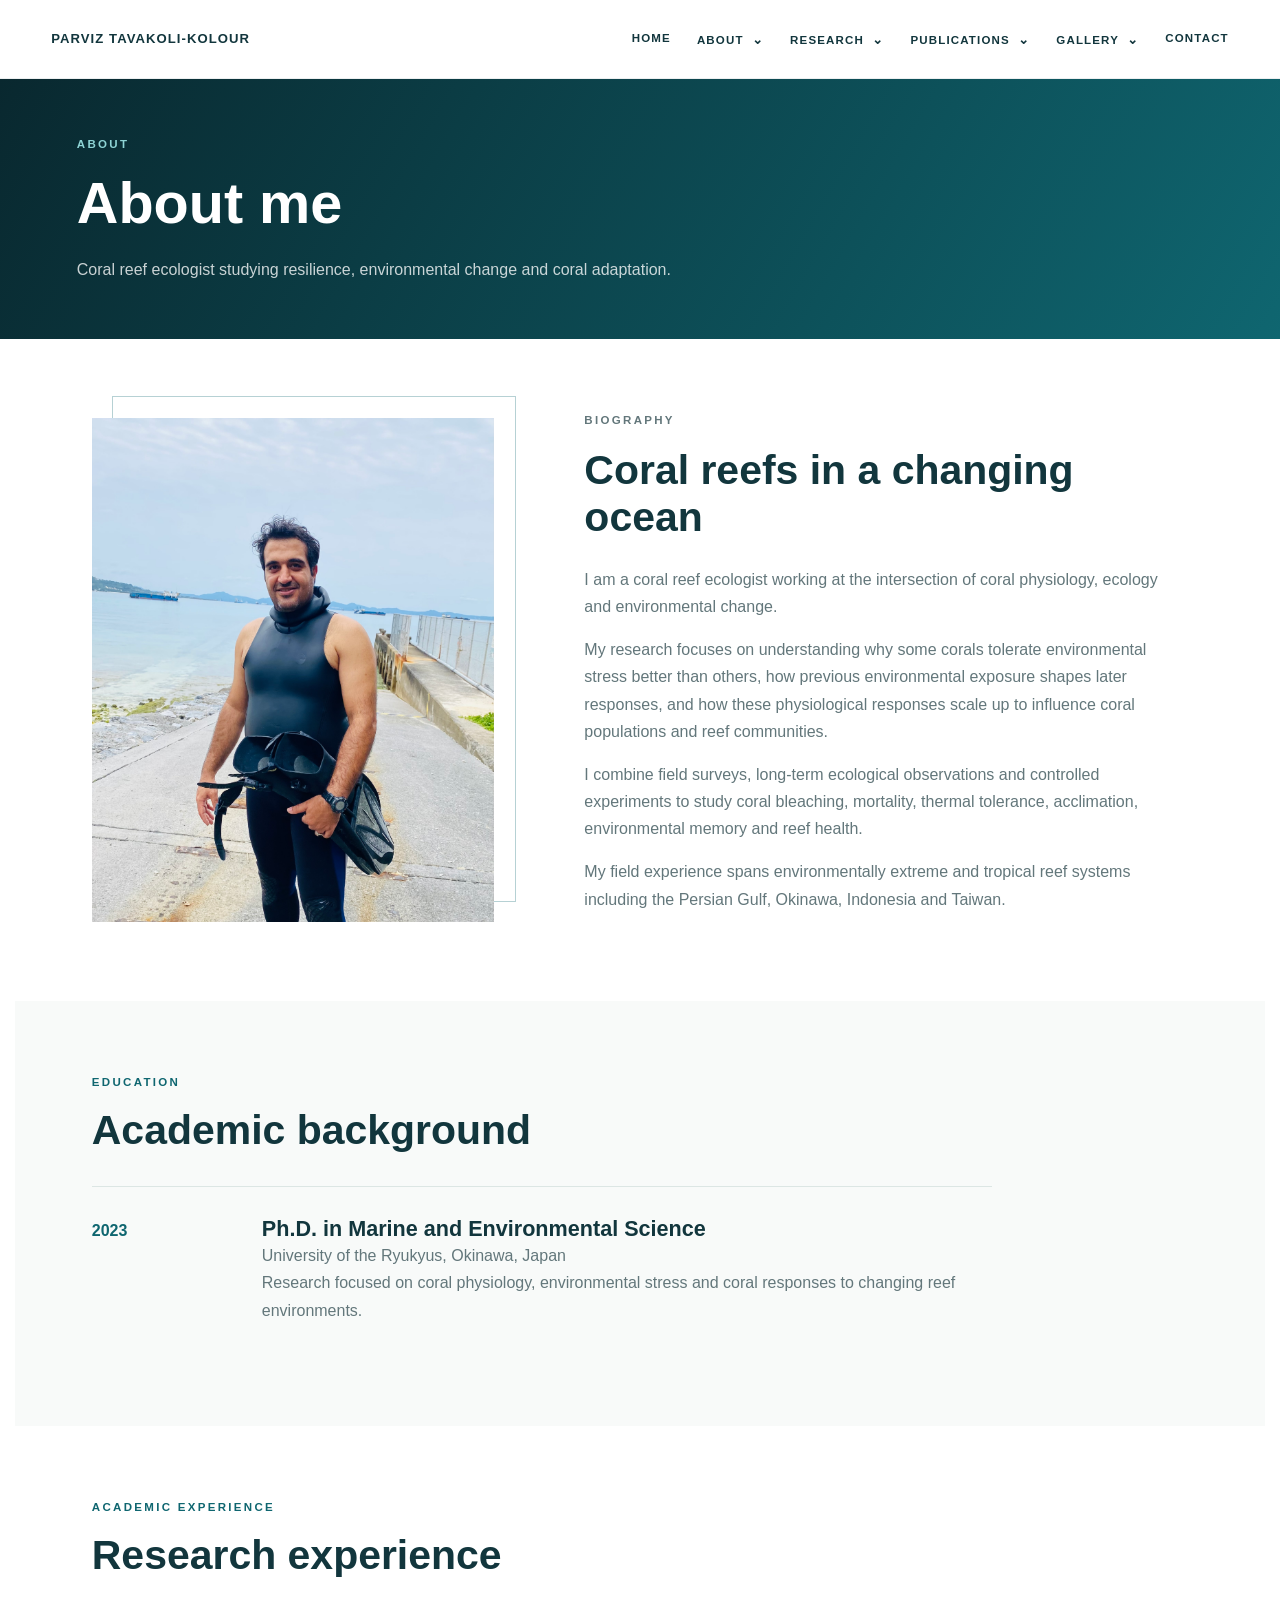
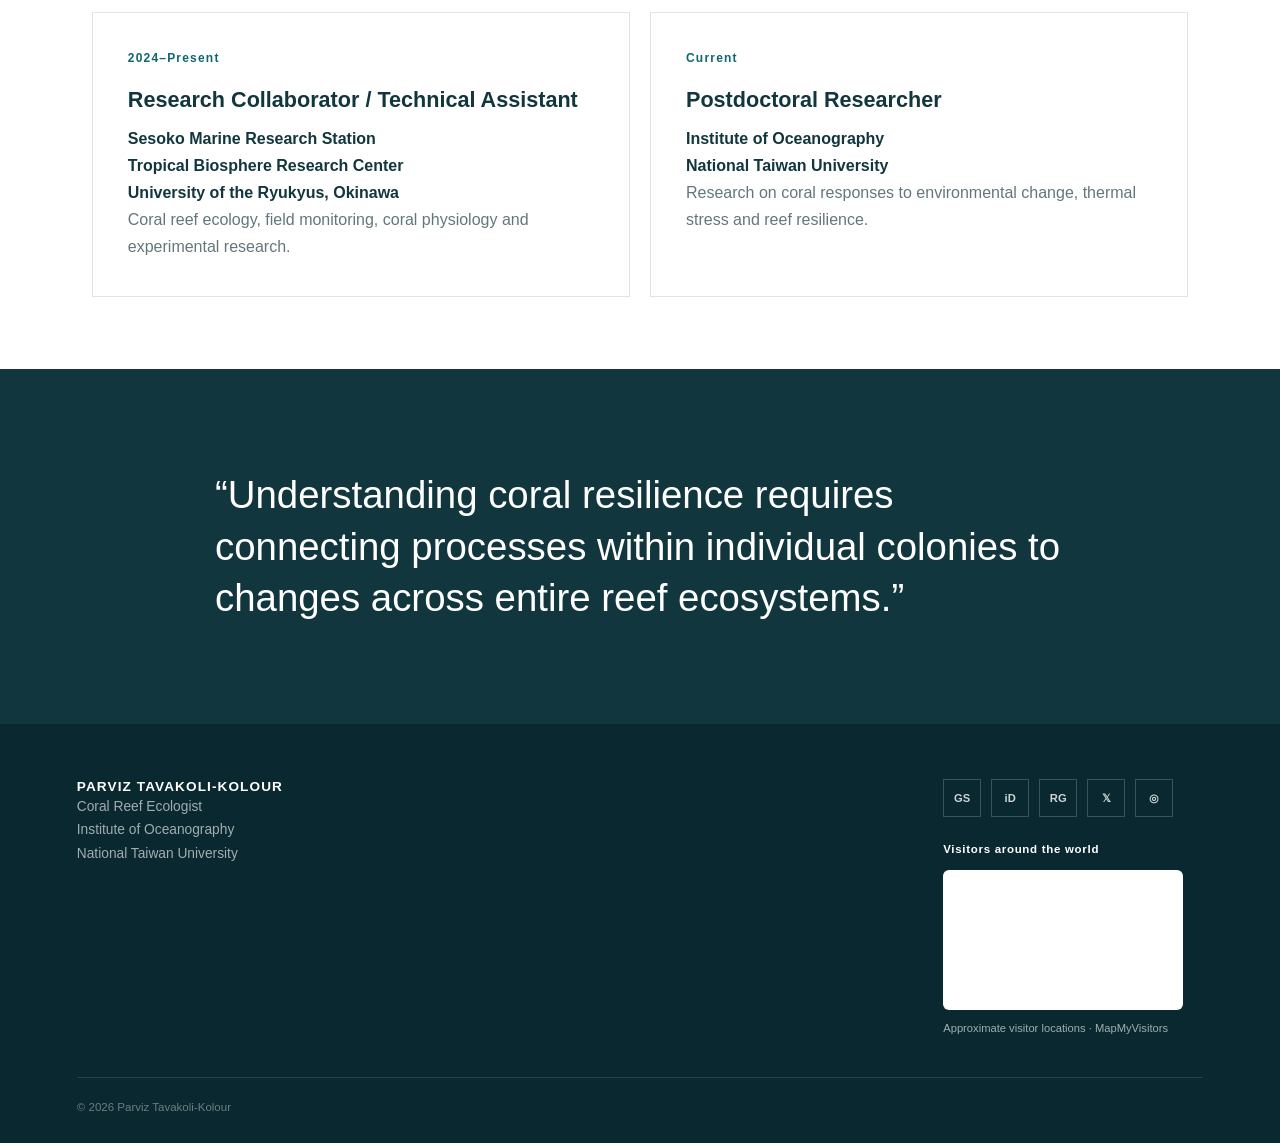
==== commit 50259a2a: "Add visitor map and improve website layout" ====
--- a/about.html
+++ b/about.html
@@ -1,4 +1,3 @@
-```html
 <!DOCTYPE html>
 <html lang="en">
 <head>
@@ -38,6 +37,7 @@
                     ABOUT <span class="arrow">⌄</span>
                 </a>
                 <div class="dropdown-menu">
+<a href="about.html">About overview</a>
                     <a href="#biography">Biography</a>
                     <a href="#education">Education</a>
                     <a href="#experience">Academic Experience</a>
@@ -49,6 +49,7 @@
                     RESEARCH <span class="arrow">⌄</span>
                 </a>
                 <div class="dropdown-menu">
+<a href="research.html">Research overview</a>
                     <a href="research.html#coral-ecology">Coral Reef Ecology</a>
                     <a href="research.html#thermal">Thermal Stress</a>
                     <a href="research.html#memory">Environmental Memory</a>
@@ -63,6 +64,7 @@
                     PUBLICATIONS <span class="arrow">⌄</span>
                 </a>
                 <div class="dropdown-menu">
+<a href="publications.html">Publications overview</a>
                     <a href="publications.html#selected">Selected Publications</a>
                     <a href="publications.html#full-list">Full Publication List</a>
                     <a href="publications.html#assessment">Scientific Assessment</a>
@@ -74,11 +76,11 @@
                     GALLERY <span class="arrow">⌄</span>
                 </a>
                 <div class="dropdown-menu">
-                    <a href="gallery.html#persian-gulf">Persian Gulf</a>
-                    <a href="gallery.html#okinawa">Okinawa</a>
-                    <a href="gallery.html#indonesia">Indonesia</a>
-                    <a href="gallery.html#taiwan">Taiwan</a>
-                </div>
+<a href="gallery.html">Gallery overview</a>
+<a href="gallery.html#photographs">Reefs & Fieldwork</a>
+<a href="gallery.html#experiments">Experiments</a>
+<a href="gallery.html#depth">Depth & Acclimation</a>
+</div>
             </div>
 
             <a href="contact.html">CONTACT</a>
@@ -108,7 +110,7 @@
         <div class="two-column">
 
             <div class="content-image image-frame">
-                <img src="images/profile.jpg"
+                <img src="image/profile.jpg"
                      alt="Parviz Tavakoli-Kolour"
                      loading="lazy">
             </div>
@@ -306,7 +308,8 @@
             </p>
         </div>
 
-        <div class="footer-social">
+        <div class="footer-community">
+<div class="footer-social">
 
             <a href="https://scholar.google.com/citations?user=l_zzIt8AAAAJ&hl=en"
                target="_blank" rel="noopener">GS</a>
@@ -324,6 +327,15 @@
                target="_blank" rel="noopener">◎</a>
 
         </div>
+<section class="visitor-map" aria-labelledby="visitor-map-title">
+                <h3 id="visitor-map-title">Visitors around the world</h3>
+                <div class="visitor-map-widget">
+                    <script type="text/javascript" id="mapmyvisitors" src="https://mapmyvisitors.com/map.js?cl=080808&amp;w=a&amp;t=n&amp;d=qJ8hKT2JA_QormgcFF4zOiPMf6EpQmAyNbyn3r_qhlE&amp;co=ffffff&amp;ct=808080&amp;cmo=3acc3a&amp;cmn=ff5353"></script>
+                    <noscript><p>Enable JavaScript to display the visitor map.</p></noscript>
+                </div>
+                <p class="visitor-map-note">Approximate visitor locations · MapMyVisitors</p>
+            </section>
+</div>
 
     </div>
 
@@ -337,4 +349,3 @@
 
 </body>
 </html>
-```
--- a/css/style.css
+++ b/css/style.css
@@ -1,6 +1,6 @@
 /* =========================================================
    PARVIZ TAVAKOLI-KOLOUR
-   FINAL STABLE WEBSITE STYLE
+   CORAL REEF ECOLOGY WEBSITE
    ========================================================= */
 
 
@@ -19,33 +19,24 @@
 }
 
 body {
-
-    width: 100%;
-    min-height: 100%;
-
-    margin: 0;
-    padding: 0;
-
     font-family:
+        Inter,
         -apple-system,
         BlinkMacSystemFont,
         "Segoe UI",
+        Roboto,
         Helvetica,
         Arial,
         sans-serif;
 
-    background: #f7f8f6;
-
-    color: #182525;
-
+    color: #18343b;
+    background: #ffffff;
     line-height: 1.7;
-
-    overflow-x: hidden;
 }
 
 img {
     display: block;
-    max-width: 100%;
+    width: 100%;
 }
 
 a {
@@ -54,130 +45,115 @@
 }
 
 button {
-    font-family: inherit;
+    font: inherit;
+}
+
+section[id] {
+    scroll-margin-top: 100px;
+}
+
+
+/* =========================================================
+   VARIABLES
+   ========================================================= */
+
+:root {
+
+    --navy: #12363d;
+    --deep: #09282f;
+    --teal: #0f6670;
+    --aqua: #3b9ca0;
+
+    --sand: #f4efe6;
+    --off-white: #f8faf9;
+    --white: #ffffff;
+
+    --text: #18343b;
+    --muted: #63777b;
+    --line: #dce6e4;
+
+    --max-width: 1180px;
+
+    --shadow:
+        0 15px 45px rgba(9, 40, 47, 0.08);
+
+    --transition:
+        0.25s ease;
+}
+
+
+/* =========================================================
+   GLOBAL LAYOUT
+   ========================================================= */
+
+.section {
+    padding: 100px max(6vw, 24px);
+}
+
+.section-light {
+    background: var(--off-white);
+}
+
+.section-heading {
+    max-width: 760px;
+    margin-bottom: 55px;
+}
+
+.section-heading > p:last-child {
+    margin-top: 18px;
+    color: var(--muted);
+    max-width: 680px;
+}
+
+.section-label {
+    color: var(--teal);
+    font-size: 0.72rem;
+    font-weight: 800;
+    letter-spacing: 0.2em;
+    text-transform: uppercase;
+    margin-bottom: 15px;
 }
 
 h1,
 h2,
-h3,
-h4 {
+h3 {
+    color: var(--navy);
     line-height: 1.15;
-    color: #102c35;
+    font-weight: 650;
+}
+
+h1 {
+    font-size: clamp(3rem, 7vw, 6.8rem);
+}
+
+h2 {
+    font-size: clamp(2rem, 4vw, 3.6rem);
+}
+
+h3 {
+    font-size: 1.35rem;
 }
 
 p {
-    color: #687676;
-}
-
-
-/* =========================================================
-   VARIABLES
-   ========================================================= */
-
-:root {
-
-    --navy: #102c35;
-    --navy-dark: #081d24;
-
-    --teal: #0d6870;
-    --teal-light: #dceff0;
-
-    --sand: #e8dfcf;
-
-    --cream: #f7f8f6;
-    --white: #ffffff;
-
-    --text: #182525;
-    --muted: #687676;
-
-    --line: #dce2df;
-
-    --max-width: 1180px;
-    --nav-width: 1280px;
-
-    --header-height: 78px;
-
-    --shadow:
-        0 16px 45px rgba(10, 35, 40, 0.08);
-}
-
-
-/* =========================================================
-   COMMON CONTAINER
-   ========================================================= */
-
-.container {
-
-    width:
-        min(
-            var(--max-width),
-            calc(100% - 48px)
-        );
-
-    max-width:
-        var(--max-width);
-
-    margin-left:
-        auto;
-
-    margin-right:
-        auto;
-}
-
-
-/* =========================================================
-   LABELS
-   ========================================================= */
-
-.section-label {
-
-    margin-bottom:
-        14px;
-
-    color:
-        var(--teal);
-
-    font-size:
-        0.74rem;
-
-    font-weight:
-        800;
-
-    letter-spacing:
-        0.18em;
-
-    text-transform:
-        uppercase;
-}
-
+    color: var(--text);
+    font-size: 1rem;
+}
 
 .text-link {
-
-    display:
-        inline-block;
-
-    margin-top:
-        22px;
-
-    color:
-        var(--teal);
-
-    font-size:
-        0.82rem;
-
-    font-weight:
-        800;
-
-    letter-spacing:
-        0.08em;
-
-    transition:
-        transform 0.25s ease;
+    display: inline-block;
+    margin-top: 20px;
+
+    color: var(--teal);
+
+    font-size: 0.82rem;
+    font-weight: 800;
+    letter-spacing: 0.08em;
+
+    transition: var(--transition);
 }
 
 .text-link:hover {
-    transform:
-        translateX(5px);
+    transform: translateX(5px);
 }
 
 
@@ -186,278 +162,160 @@
    ========================================================= */
 
 .site-header {
-
-    position:
-        sticky;
-
-    top:
-        0;
-
-    z-index:
-        1000;
-
-    width:
-        100%;
-
-    height:
-        var(--header-height);
-
-    background:
-        rgba(255,255,255,0.97);
-
-    border-bottom:
-        1px solid rgba(16,44,53,0.08);
-
-    backdrop-filter:
-        blur(12px);
-}
-
+    position: sticky;
+    top: 0;
+    z-index: 1000;
+
+    background: rgba(255, 255, 255, 0.96);
+
+    border-bottom: 1px solid rgba(18, 54, 61, 0.08);
+
+    backdrop-filter: blur(14px);
+}
 
 .nav-container {
-
-    width:
-        min(
-            var(--nav-width),
-            calc(100% - 48px)
-        );
-
-    height:
-        100%;
-
-    margin:
-        0 auto;
-
-    display:
-        flex;
-
-    align-items:
-        center;
-
-    justify-content:
-        space-between;
-
-    gap:
-        30px;
-}
-
+    width: min(var(--max-width), 92%);
+    margin: auto;
+
+    min-height: 78px;
+
+    display: flex;
+    align-items: center;
+    justify-content: space-between;
+
+    gap: 30px;
+}
 
 .site-name {
-
-    flex-shrink:
-        0;
-
-    color:
-        var(--navy);
-
-    font-size:
-        0.82rem;
-
-    font-weight:
-        900;
-
-    letter-spacing:
-        0.08em;
-
-    white-space:
-        nowrap;
-}
-
-
-/* =========================================================
-   NAVIGATION
-   ========================================================= */
+    flex-shrink: 0;
+
+    color: var(--navy);
+
+    font-size: 0.82rem;
+    font-weight: 850;
+    letter-spacing: 0.08em;
+}
 
 .main-nav {
-
-    display:
-        flex;
-
-    align-items:
-        center;
-
-    justify-content:
-        flex-end;
-
-    gap:
-        26px;
-
-    min-width:
-        0;
-}
-
+    display: flex;
+    align-items: center;
+    gap: 26px;
+}
 
 .main-nav > a,
 .dropdown > a {
-
-    position:
-        relative;
-
-    display:
-        inline-flex;
-
-    align-items:
-        center;
-
-    padding:
-        29px 0;
-
-    color:
-        var(--navy);
-
-    font-size:
-        0.72rem;
-
-    font-weight:
-        800;
-
-    letter-spacing:
-        0.1em;
-
-    white-space:
-        nowrap;
-}
-
+    position: relative;
+
+    color: var(--navy);
+
+    font-size: 0.72rem;
+    font-weight: 800;
+    letter-spacing: 0.1em;
+}
 
 .main-nav > a::after,
 .dropdown > a::after {
-
-    content:
-        "";
-
-    position:
-        absolute;
-
-    left:
-        0;
-
-    bottom:
-        21px;
-
-    width:
-        0;
-
-    height:
-        2px;
-
-    background:
-        var(--teal);
-
-    transition:
-        width 0.25s ease;
-}
-
+    content: "";
+
+    position: absolute;
+    left: 0;
+    bottom: -8px;
+
+    width: 0;
+    height: 2px;
+
+    background: var(--teal);
+
+    transition: var(--transition);
+}
 
 .main-nav > a:hover::after,
-.dropdown:hover > a::after {
-    width:
-        100%;
-}
-
+.dropdown > a:hover::after {
+    width: 100%;
+}
 
 .dropdown {
-    position:
-        relative;
-}
-
-
-.dropdown > a span {
-
-    margin-left:
-        4px;
-
-    font-size:
-        0.7rem;
-}
-
+    position: relative;
+}
+
+.arrow {
+    margin-left: 4px;
+    font-size: 0.8rem;
+}
 
 .dropdown-menu {
-
-    position:
-        absolute;
-
-    top:
-        calc(100% - 4px);
-
-    left:
-        50%;
-
-    min-width:
-        235px;
-
-    padding:
-        10px 0;
-
-    background:
-        white;
-
-    border:
-        1px solid var(--line);
-
-    box-shadow:
-        var(--shadow);
-
-    opacity:
-        0;
-
-    visibility:
-        hidden;
-
-    transform:
-        translate(-50%, 8px);
-
-    transition:
-        opacity 0.2s ease,
-        visibility 0.2s ease,
-        transform 0.2s ease;
-}
-
+    position: absolute;
+
+    top: 100%;
+    left: -18px;
+
+    min-width: 245px;
+
+    padding: 12px;
+
+    background: white;
+
+    border: 1px solid var(--line);
+
+    box-shadow: var(--shadow);
+
+    opacity: 0;
+    visibility: hidden;
+
+    transform: translateY(8px);
+
+    transition: var(--transition);
+}
 
 .dropdown:hover .dropdown-menu,
 .dropdown:focus-within .dropdown-menu {
-
-    opacity:
-        1;
-
-    visibility:
-        visible;
-
-    transform:
-        translate(-50%, 0);
-}
-
+    opacity: 1;
+    visibility: visible;
+    transform: translateY(0);
+}
 
 .dropdown-menu a {
-
-    display:
-        block;
-
-    padding:
-        11px 20px;
-
-    color:
-        var(--navy);
-
-    font-size:
-        0.75rem;
-
-    font-weight:
-        700;
-
-    transition:
-        0.2s ease;
-}
-
+    display: block;
+
+    padding: 11px 13px;
+
+    color: var(--text);
+
+    font-size: 0.78rem;
+
+    border-radius: 3px;
+
+    transition: var(--transition);
+}
 
 .dropdown-menu a:hover {
-
-    background:
-        var(--teal-light);
-
-    color:
-        var(--teal);
-
-    padding-left:
-        25px;
+    color: var(--teal);
+    background: var(--off-white);
+}
+
+.menu-toggle {
+    display: none;
+
+    width: 42px;
+    height: 42px;
+
+    background: none;
+    border: 0;
+
+    cursor: pointer;
+}
+
+.menu-toggle span {
+    display: block;
+
+    width: 25px;
+    height: 2px;
+
+    margin: 5px auto;
+
+    background: var(--navy);
+
+    transition: var(--transition);
 }
 
 
@@ -466,1488 +324,920 @@
    ========================================================= */
 
 .hero {
-
-    position:
-        relative;
-
-    width:
-        100%;
-
-    min-height:
-        calc(100vh - var(--header-height));
-
-    overflow:
-        hidden;
-
-    display:
-        flex;
-
-    align-items:
-        center;
-
-    background:
-        var(--navy);
-}
-
-
-.hero-image {
-
-    position:
-        absolute;
-
-    inset:
-        0;
-
-    width:
-        100%;
-
-    height:
-        100%;
-
-    object-fit:
-        cover;
-
-    object-position:
-        center;
-
-    z-index:
-        0;
-}
-
+    position: relative;
+
+    min-height: calc(100vh - 78px);
+
+    display: flex;
+    align-items: center;
+
+    background-image:
+        linear-gradient(
+            90deg,
+            rgba(6, 34, 40, 0.82),
+            rgba(6, 34, 40, 0.35)
+        ),
+        url("../image/coral-reef-hero.jpg");
+
+    background-size: cover;
+    background-position: center;
+}
 
 .hero-overlay {
-
-    position:
-        absolute;
-
-    inset:
-        0;
+    position: absolute;
+    inset: 0;
+}
+
+.hero-content {
+    position: relative;
+    z-index: 2;
+
+    width: min(var(--max-width), 92%);
+
+    margin: auto;
+
+    padding: 100px 0;
+
+    color: white;
+}
+
+.hero-kicker {
+    color: rgba(255,255,255,0.85);
+
+    font-size: 0.74rem;
+    font-weight: 800;
+    letter-spacing: 0.2em;
+
+    margin-bottom: 22px;
+}
+
+.hero h1 {
+    color: white;
+
+    font-size: clamp(3.3rem, 8vw, 7.8rem);
+
+    letter-spacing: -0.04em;
+}
+
+.hero-position {
+    margin-top: 28px;
+
+    color: white;
+
+    font-size: 1.3rem;
+    font-weight: 500;
+}
+
+.hero-affiliation {
+    margin-top: 5px;
+
+    color: rgba(255,255,255,0.8);
+}
+
+.hero-buttons {
+    display: flex;
+    flex-wrap: wrap;
+    gap: 12px;
+
+    margin-top: 35px;
+}
+
+
+/* =========================================================
+   BUTTONS
+   ========================================================= */
+
+.button {
+    display: inline-flex;
+
+    align-items: center;
+    justify-content: center;
+
+    min-height: 48px;
+
+    padding: 0 24px;
+
+    border: 1px solid transparent;
+
+    font-size: 0.73rem;
+    font-weight: 800;
+    letter-spacing: 0.1em;
+
+    transition: var(--transition);
+}
+
+.button-light {
+    color: var(--navy);
+    background: white;
+}
+
+.button-light:hover {
+    background: var(--sand);
+    transform: translateY(-2px);
+}
+
+.button-outline {
+    color: white;
+    border-color: rgba(255,255,255,0.7);
+}
+
+.button-outline:hover {
+    color: var(--navy);
+    background: white;
+}
+
+.button-dark {
+    color: white;
+    background: var(--navy);
+}
+
+.button-dark:hover {
+    background: var(--teal);
+    transform: translateY(-2px);
+}
+
+.button-small {
+    display: inline-flex;
+
+    padding: 8px 14px;
+
+    color: var(--teal);
+
+    border: 1px solid var(--line);
+
+    font-size: 0.68rem;
+    font-weight: 800;
+    letter-spacing: 0.08em;
+
+    transition: var(--transition);
+}
+
+.button-small:hover {
+    color: white;
+    background: var(--teal);
+}
+
+
+/* =========================================================
+   INTRO
+   ========================================================= */
+
+.intro-section {
+    width: min(var(--max-width), 92%);
+    margin: auto;
+
+    padding-top: 110px;
+    padding-bottom: 110px;
+
+    display: grid;
+
+    grid-template-columns:
+        minmax(300px, 0.85fr)
+        minmax(320px, 1fr);
+
+    gap: clamp(50px, 8vw, 110px);
+
+    align-items: center;
+}
+
+.intro-image {
+    overflow: hidden;
+}
+
+.image-frame {
+    position: relative;
+}
+
+.image-frame::after {
+    content: "";
+
+    position: absolute;
+
+    left: 20px;
+    bottom: 20px;
+
+    width: 100%;
+    height: 100%;
+
+    border: 1px solid rgba(15,102,112,0.3);
+
+    z-index: -1;
+}
+
+.intro-image img {
+    aspect-ratio: 4 / 5;
+    object-fit: cover;
+}
+
+.intro-text h2 {
+    margin-bottom: 24px;
+}
+
+.intro-text p {
+    color: var(--muted);
+
+    margin-bottom: 15px;
+}
+
+
+/* =========================================================
+   RESEARCH CARDS
+   ========================================================= */
+
+.research-home {
+    padding-top: 100px;
+    padding-bottom: 110px;
+}
+
+.research-home .section-heading,
+.research-grid {
+    width: min(var(--max-width), 92%);
+    margin-left: auto;
+    margin-right: auto;
+}
+
+.research-grid {
+    display: grid;
+
+    grid-template-columns: repeat(4, 1fr);
+
+    gap: 16px;
+}
+
+.research-card {
+    position: relative;
+
+    min-height: 280px;
+
+    padding: 30px;
+
+    background: white;
+
+    border: 1px solid var(--line);
+
+    transition: var(--transition);
+}
+
+.research-card:hover {
+    transform: translateY(-7px);
+    border-color: var(--aqua);
+    box-shadow: var(--shadow);
+}
+
+.card-number {
+    display: block;
+
+    margin-bottom: 65px;
+
+    color: var(--aqua);
+
+    font-size: 0.8rem;
+    font-weight: 800;
+    letter-spacing: 0.1em;
+}
+
+.research-card h3 {
+    margin-bottom: 12px;
+}
+
+.research-card p {
+    color: var(--muted);
+    font-size: 0.92rem;
+}
+
+
+/* =========================================================
+   FIELDWORK
+   ========================================================= */
+
+.field-section {
+    display: grid;
+
+    grid-template-columns: 1fr 1fr;
+
+    min-height: 600px;
+}
+
+.field-image {
+    overflow: hidden;
+}
+
+.field-image img {
+    width: 100%;
+    height: 100%;
+    object-fit: cover;
+
+    min-height: 500px;
+}
+
+.field-content {
+    display: flex;
+    flex-direction: column;
+    justify-content: center;
+
+    padding: 80px clamp(30px, 7vw, 100px);
+
+    background: var(--sand);
+}
+
+.field-content h2 {
+    margin-bottom: 25px;
+}
+
+.field-content p {
+    max-width: 550px;
+
+    color: var(--muted);
+
+    margin-bottom: 20px;
+}
+
+
+/* =========================================================
+   PUBLICATION HOME
+   ========================================================= */
+
+.publication-home {
+    width: min(850px, 92%);
+    margin: auto;
+
+    text-align: center;
+}
+
+.publication-home p:not(.section-label) {
+    color: var(--muted);
+
+    margin-top: 20px;
+}
+
+
+/* =========================================================
+   PAGE HERO
+   ========================================================= */
+
+.page-hero {
+    min-height: 390px;
+
+    display: flex;
+    align-items: flex-end;
+
+    padding: 80px max(6vw, 24px);
 
     background:
         linear-gradient(
-            90deg,
-            rgba(5,28,35,0.92) 0%,
-            rgba(5,28,35,0.68) 48%,
-            rgba(5,28,35,0.18) 100%
+            120deg,
+            var(--deep),
+            var(--teal)
         );
-
-    z-index:
-        1;
-}
-
-
-.hero-content {
-
-    position:
-        relative;
-
-    z-index:
-        2;
-
-    width:
-        min(
-            var(--max-width),
-            calc(100% - 48px)
-        );
-
-    margin:
-        0 auto;
-
-    padding:
-        100px 0;
-}
-
-
-.hero-kicker {
-
-    margin-bottom:
-        22px;
-
-    color:
-        rgba(255,255,255,0.82);
-
-    font-size:
-        0.75rem;
-
-    font-weight:
-        800;
-
-    letter-spacing:
-        0.2em;
-}
-
-
-.hero h1 {
-
-    max-width:
-        850px;
-
-    color:
-        white;
-
-    font-size:
-        clamp(3.2rem, 7vw, 6.8rem);
-
-    font-weight:
-        800;
-
-    line-height:
-        0.98;
-
-    letter-spacing:
-        -0.045em;
-}
-
-
-.hero-position {
-
-    margin-top:
-        28px;
-
-    color:
-        white;
-
-    font-size:
-        1.25rem;
-
-    font-weight:
-        600;
-}
-
-
-.hero-affiliation {
-
-    margin-top:
-        6px;
-
-    color:
-        rgba(255,255,255,0.78);
-
-    font-size:
-        0.95rem;
-}
-
-
-/* =========================================================
-   BUTTONS
-   ========================================================= */
-
-.hero-buttons {
-
-    display:
-        flex;
-
-    flex-wrap:
-        wrap;
-
-    gap:
-        13px;
-
-    margin-top:
-        32px;
-}
-
-
-.button {
-
-    display:
-        inline-flex;
-
-    align-items:
-        center;
-
-    justify-content:
-        center;
-
-    min-height:
-        48px;
-
-    padding:
-        0 22px;
-
-    font-size:
-        0.73rem;
-
-    font-weight:
-        900;
-
-    letter-spacing:
-        0.1em;
-
-    transition:
-        transform 0.2s ease,
-        background 0.2s ease,
-        color 0.2s ease;
-}
-
-
-.button:hover {
-    transform:
-        translateY(-2px);
-}
-
-
-.button-light {
-
-    background:
-        white;
-
-    color:
-        var(--navy);
-}
-
-
-.button-outline {
-
-    border:
-        1px solid rgba(255,255,255,0.65);
-
-    color:
-        white;
-}
-
-
-.button-outline:hover {
-
-    background:
-        white;
-
-    color:
-        var(--navy);
-}
-
-
-.button-dark {
-
-    background:
-        var(--navy);
-
-    color:
-        white;
-}
-
-
-.button-dark:hover {
-    background:
-        var(--teal);
-}
-
-
-/* =========================================================
-   ABOUT SECTION
-   ========================================================= */
-
-.intro-section {
-
-    width:
-        min(
-            var(--max-width),
-            calc(100% - 48px)
-        );
-
-    margin:
-        0 auto;
-
-    padding:
-        110px 0;
-
-    display:
-        grid;
+}
+
+.page-hero-content {
+    width: min(var(--max-width), 100%);
+    margin: auto;
+}
+
+.page-hero .section-label {
+    color: #8ed4d5;
+}
+
+.page-hero h1 {
+    max-width: 850px;
+
+    color: white;
+
+    font-size: clamp(2.8rem, 6vw, 5.8rem);
+}
+
+.page-hero p:last-child {
+    max-width: 650px;
+
+    margin-top: 20px;
+
+    color: rgba(255,255,255,0.78);
+}
+
+
+/* =========================================================
+   ABOUT
+   ========================================================= */
+
+.content-section {
+    max-width: 1250px;
+    margin: auto;
+}
+
+.two-column {
+    display: grid;
 
     grid-template-columns:
-        minmax(300px, 0.9fr)
-        minmax(0, 1.1fr);
-
-    gap:
-        80px;
-
-    align-items:
-        center;
-}
-
-
-.intro-image {
-
-    position:
-        relative;
-
-    width:
-        100%;
-
-    max-width:
-        520px;
-}
-
-
-.intro-image::after {
-
-    content:
-        "";
-
-    position:
-        absolute;
-
-    right:
-        -18px;
-
-    bottom:
-        -18px;
-
-    width:
-        45%;
-
-    height:
-        45%;
-
-    border-right:
-        2px solid var(--teal);
-
-    border-bottom:
-        2px solid var(--teal);
-
-    pointer-events:
-        none;
-}
-
-
-.intro-image img {
-
-    position:
-        relative;
-
-    z-index:
-        2;
-
-    width:
-        100%;
-
-    aspect-ratio:
-        4 / 5;
-
-    object-fit:
-        cover;
-
-    object-position:
-        center;
-
-    background:
-        #e6ecea;
-}
-
-
-.intro-text {
-    min-width:
-        0;
-}
-
-
-.intro-text h2 {
-
-    max-width:
-        700px;
-
-    font-size:
-        clamp(2.2rem,4vw,4rem);
-
-    letter-spacing:
-        -0.035em;
-}
-
-
-.intro-text p:not(.section-label) {
-
-    max-width:
-        680px;
-
-    margin-top:
-        24px;
-
-    font-size:
-        1.03rem;
-}
-
-
-/* =========================================================
-   RESEARCH HOME
-   ========================================================= */
-
-.research-home {
-
-    width:
-        100%;
-
-    padding:
-        105px 0;
-
-    background:
-        var(--navy);
-}
-
-
-.section-heading {
-
-    width:
-        min(
-            var(--max-width),
-            calc(100% - 48px)
-        );
-
-    margin:
-        0 auto 45px;
-}
-
-
-.research-home .section-label {
-    color:
-        #76c7ca;
-}
-
-
-.research-home h2 {
-
-    color:
-        white;
-
-    font-size:
-        clamp(2.2rem,4vw,3.8rem);
-}
-
-
-.research-home .section-heading > p:not(.section-label) {
-
-    max-width:
-        700px;
-
-    margin-top:
-        18px;
-
-    color:
-        rgba(255,255,255,0.67);
-}
-
-
-.research-grid {
-
-    width:
-        min(
-            var(--max-width),
-            calc(100% - 48px)
-        );
-
-    margin:
-        0 auto;
-
-    display:
-        grid;
-
-    grid-template-columns:
-        repeat(4,minmax(0,1fr));
-}
-
-
-.research-card {
-
-    min-height:
-        310px;
-
-    padding:
-        35px 28px;
-
-    border:
-        1px solid rgba(255,255,255,0.12);
-
-    border-right:
-        0;
-
-    transition:
-        background 0.25s ease,
-        transform 0.25s ease;
-}
-
-
-.research-card:last-child {
-    border-right:
-        1px solid rgba(255,255,255,0.12);
-}
-
-
-.research-card:hover {
-
-    background:
-        rgba(255,255,255,0.06);
-
-    transform:
-        translateY(-7px);
-}
-
-
-.card-number {
-
-    margin-bottom:
-        55px;
-
-    color:
-        #70c5c8;
-
-    font-size:
-        0.8rem;
-
-    font-weight:
-        900;
-
-    letter-spacing:
-        0.1em;
-}
-
-
-.research-card h3 {
-
-    color:
-        white;
-
-    font-size:
-        1.35rem;
-}
-
-
-.research-card p {
-
-    margin-top:
-        14px;
-
-    color:
-        rgba(255,255,255,0.60);
-
-    font-size:
-        0.92rem;
-}
-
-
-/* =========================================================
-   FIELDWORK
-   ========================================================= */
-
-.field-section {
-
-    width:
-        100%;
-
-    min-height:
-        540px;
-
-    display:
-        grid;
-
-    grid-template-columns:
-        1fr 1fr;
-
-    background:
-        var(--sand);
-}
-
-
-.field-image {
-
-    min-height:
-        540px;
-
-    overflow:
-        hidden;
-}
-
-
-.field-image img {
-
-    width:
-        100%;
-
-    height:
-        100%;
-
-    object-fit:
-        cover;
-
-    object-position:
-        center;
-}
-
-
-.field-content {
-
-    display:
-        flex;
-
-    flex-direction:
-        column;
-
-    justify-content:
-        center;
-
-    padding:
-        70px clamp(40px,7vw,100px);
-}
-
-
-.field-content h2 {
-
-    max-width:
-        650px;
-
-    font-size:
-        clamp(2.3rem,4vw,4rem);
-}
-
-
-.field-content p:not(.section-label) {
-
-    max-width:
-        560px;
-
-    margin-top:
-        22px;
-}
-
-
-/* =========================================================
-   PUBLICATION HOME
-   ========================================================= */
-
-.publication-home {
-
-    width:
-        min(
-            var(--max-width),
-            calc(100% - 48px)
-        );
-
-    margin:
-        0 auto;
-
-    padding:
-        110px 0;
-}
-
-
-.publication-home h2 {
-
-    max-width:
-        750px;
-
-    font-size:
-        clamp(2.3rem,4vw,4rem);
-}
-
-
-.publication-home p:not(.section-label) {
-
-    max-width:
-        650px;
-
-    margin-top:
-        20px;
-}
-
-
-/* =========================================================
-   PAGE HERO
-   ========================================================= */
-
-.page-hero {
-
-    width:
-        100%;
-
-    padding:
-        110px 0 85px;
-
-    background:
-        var(--navy);
-}
-
-
-.page-hero .section-label {
-    color:
-        #76c7ca;
-}
-
-
-.page-hero h1 {
-
-    color:
-        white;
-
-    font-size:
-        clamp(3rem,6vw,5.5rem);
-
-    letter-spacing:
-        -0.04em;
-}
-
-
-.page-hero p:not(.section-label) {
-
-    max-width:
-        720px;
-
-    margin-top:
-        22px;
-
-    color:
-        rgba(255,255,255,0.70);
-
-    font-size:
-        1.05rem;
-}
-
-
-/* =========================================================
-   PUBLICATION CONTROLS
-   ========================================================= */
-
-.publication-controls {
-
-    width:
-        100%;
-
-    position:
-        sticky;
-
-    top:
-        var(--header-height);
-
-    z-index:
-        50;
-
-    padding:
-        20px 0;
-
-    background:
-        rgba(247,248,246,0.97);
-
-    border-bottom:
-        1px solid var(--line);
-
-    backdrop-filter:
-        blur(12px);
-}
-
-
-.publication-controls-inner {
-
-    width:
-        min(
-            var(--max-width),
-            calc(100% - 48px)
-        );
-
-    margin:
-        0 auto;
-
-    display:
-        flex;
-
-    align-items:
-        center;
-
-    justify-content:
-        flex-start;
-}
-
-
-.publication-filter {
-
-    display:
-        flex;
-
-    flex-wrap:
-        wrap;
-
-    gap:
-        8px;
-}
-
+        minmax(300px, 0.8fr)
+        minmax(320px, 1.2fr);
+
+    gap: 90px;
+
+    align-items: center;
+}
+
+.content-image img {
+    aspect-ratio: 4 / 5;
+    object-fit: cover;
+}
+
+.two-column h2 {
+    margin-bottom: 25px;
+}
+
+.two-column p {
+    color: var(--muted);
+    margin-bottom: 16px;
+}
+
+.timeline {
+    max-width: 900px;
+}
+
+.timeline-item {
+    display: grid;
+
+    grid-template-columns: 130px 1fr;
+
+    gap: 40px;
+
+    padding: 30px 0;
+
+    border-top: 1px solid var(--line);
+}
+
+.timeline-year {
+    color: var(--teal);
+
+    font-weight: 800;
+}
+
+.timeline-item p {
+    color: var(--muted);
+}
+
+.experience-grid {
+    display: grid;
+
+    grid-template-columns: repeat(2, 1fr);
+
+    gap: 20px;
+}
+
+.experience-card {
+    padding: 35px;
+
+    border: 1px solid var(--line);
+}
+
+.experience-date {
+    display: block;
+
+    margin-bottom: 20px;
+
+    color: var(--teal);
+
+    font-size: 0.75rem;
+    font-weight: 800;
+    letter-spacing: 0.1em;
+}
+
+.experience-card h3 {
+    margin-bottom: 12px;
+}
+
+.institution {
+    color: var(--navy) !important;
+    font-weight: 600;
+}
+
+.experience-card p:last-child {
+    color: var(--muted);
+}
+
+.quote-section {
+    padding: 100px 24px;
+
+    background: var(--navy);
+}
+
+.quote-section > div {
+    width: min(850px, 92%);
+    margin: auto;
+}
+
+.quote-section p {
+    color: white;
+
+    font-size: clamp(1.7rem, 3vw, 2.7rem);
+    line-height: 1.35;
+}
+
+
+/* =========================================================
+   RESEARCH PAGE
+   ========================================================= */
+
+.research-intro {
+    width: min(1000px, 92%);
+    margin: auto;
+}
+
+.research-detail {
+    display: grid;
+
+    grid-template-columns: 120px 1fr;
+
+    gap: 50px;
+
+    max-width: 1100px;
+    margin: auto;
+}
+
+.research-number {
+    color: var(--aqua);
+
+    font-size: 1rem;
+    font-weight: 850;
+    letter-spacing: 0.1em;
+}
+
+.research-detail-content {
+    max-width: 850px;
+}
+
+.research-detail-content h2 {
+    margin-bottom: 25px;
+}
+
+.research-detail-content > p:not(.section-label) {
+    color: var(--muted);
+    margin-bottom: 18px;
+}
+
+.method-grid {
+    display: grid;
+
+    grid-template-columns: repeat(2, 1fr);
+
+    gap: 15px;
+
+    margin-top: 35px;
+}
+
+.method-grid > div {
+    padding: 25px;
+
+    background: white;
+
+    border: 1px solid var(--line);
+}
+
+.method-grid h3 {
+    margin-bottom: 8px;
+}
+
+.method-grid p {
+    color: var(--muted);
+    font-size: 0.9rem;
+}
+
+
+/* =========================================================
+   PUBLICATIONS
+   ========================================================= */
+
+.publications-section,
+.full-publications,
+.assessment-section {
+    max-width: 1250px;
+    margin: auto;
+}
+
+.publication-list {
+    display: flex;
+    flex-direction: column;
+
+    gap: 24px;
+}
+
+.publication-card {
+    display: grid;
+
+    grid-template-columns: 310px 1fr;
+
+    min-height: 280px;
+
+    background: white;
+
+    border: 1px solid var(--line);
+
+    overflow: hidden;
+
+    transition: var(--transition);
+}
+
+.publication-card:hover {
+    box-shadow: var(--shadow);
+    transform: translateY(-3px);
+}
+
+.publication-image {
+    min-height: 280px;
+
+    overflow: hidden;
+}
+
+.publication-image img {
+    width: 100%;
+    height: 100%;
+
+    object-fit: cover;
+
+    transition: transform 0.5s ease;
+}
+
+.publication-card:hover .publication-image img {
+    transform: scale(1.04);
+}
+
+.publication-content {
+    padding: 35px 40px;
+}
+
+.publication-year {
+    display: inline-block;
+
+    margin-bottom: 12px;
+
+    color: var(--teal);
+
+    font-size: 0.72rem;
+    font-weight: 850;
+    letter-spacing: 0.1em;
+}
+
+.publication-content h3 {
+    margin-bottom: 12px;
+
+    font-size: 1.55rem;
+    line-height: 1.3;
+}
+
+.publication-authors {
+    margin-bottom: 3px;
+
+    color: var(--text);
+    font-size: 0.88rem;
+}
+
+.publication-journal {
+    margin-bottom: 15px;
+
+    color: var(--teal);
+    font-size: 0.88rem;
+    font-weight: 700;
+}
+
+.publication-content > p:not(.publication-authors):not(.publication-journal) {
+    color: var(--muted);
+    font-size: 0.92rem;
+}
+
+.publication-links {
+    display: flex;
+    gap: 10px;
+
+    margin-top: 22px;
+}
+
+.publication-filters {
+    display: flex;
+    flex-wrap: wrap;
+
+    gap: 8px;
+
+    margin-bottom: 35px;
+}
 
 .filter-button {
-
-    padding:
-        8px 14px;
-
-    border:
-        1px solid var(--line);
-
-    background:
-        white;
-
-    color:
-        var(--navy);
-
-    font-size:
-        0.72rem;
-
-    font-weight:
-        800;
-
-    letter-spacing:
-        0.06em;
-
-    cursor:
-        pointer;
-
-    transition:
-        0.2s ease;
-}
-
+    padding: 9px 16px;
+
+    background: white;
+
+    border: 1px solid var(--line);
+
+    color: var(--text);
+
+    font-size: 0.72rem;
+    font-weight: 800;
+
+    cursor: pointer;
+
+    transition: var(--transition);
+}
 
 .filter-button:hover,
 .filter-button.active {
-
-    background:
-        var(--navy);
-
-    border-color:
-        var(--navy);
-
-    color:
-        white;
-}
-
-
-/* =========================================================
-   PUBLICATIONS PAGE
-   ========================================================= */
-
-.publications-section {
-
-    width:
-        min(
-            var(--max-width),
-            calc(100% - 48px)
-        );
-
-    margin:
-        0 auto;
-
-    padding:
-        90px 0 120px;
-}
-
-
-.publication-section-heading {
-
-    max-width:
-        800px;
-
-    margin-bottom:
-        45px;
-}
-
-
-.publication-section-heading h2 {
-
-    font-size:
-        clamp(2.2rem,4vw,3.5rem);
-
-    letter-spacing:
-        -0.03em;
-}
-
-
-.publication-section-heading p:not(.section-label) {
-
-    margin-top:
-        18px;
-
-    font-size:
-        1rem;
-}
-
-
-/* =========================================================
-   SELECTED PUBLICATIONS
-   ========================================================= */
-
-.selected-publication-grid {
-
-    display:
-        grid;
-
-    grid-template-columns:
-        repeat(2,minmax(0,1fr));
-
-    gap:
-        28px;
-
-    margin-bottom:
-        110px;
-}
-
-
-.selected-publication-card {
-
-    overflow:
-        hidden;
-
-    background:
-        white;
-
-    border:
-        1px solid var(--line);
-
-    transition:
-        transform 0.25s ease,
-        box-shadow 0.25s ease;
-}
-
-
-.selected-publication-card:hover {
-
-    transform:
-        translateY(-5px);
-
-    box-shadow:
-        var(--shadow);
-}
-
-
-.selected-publication-image {
-
-    width:
-        100%;
-
-    aspect-ratio:
-        16 / 9;
-
-    overflow:
-        hidden;
-
-    background:
-        #e6ecea;
-}
-
-
-.selected-publication-image img {
-
-    width:
-        100%;
-
-    height:
-        100%;
-
-    object-fit:
-        cover;
-
-    object-position:
-        center;
-}
-
-
-.selected-publication-body {
-
-    padding:
-        28px;
-}
-
-
-.pub-year {
-
-    display:
-        inline-block;
-
-    margin-bottom:
-        12px;
-
-    color:
-        var(--teal);
-
-    font-size:
-        0.72rem;
-
-    font-weight:
-        900;
-
-    letter-spacing:
-        0.12em;
-}
-
-
-.selected-publication-body h3 {
-
-    font-family:
-        Georgia,
-        "Times New Roman",
-        serif;
-
-    font-size:
-        1.35rem;
-
-    line-height:
-        1.35;
-}
-
-
-.selected-authors {
-
-    margin-top:
-        13px;
-
-    color:
-        #4d5d5d;
-
-    font-size:
-        0.88rem;
-}
-
-
-.selected-journal {
-
-    margin-top:
-        5px;
-
-    font-size:
-        0.85rem;
-}
-
-
-.selected-description {
-
-    margin-top:
-        16px;
-
-    font-size:
-        0.88rem;
-
-    line-height:
-        1.65;
-
-    color:
-        var(--muted);
-}
-
-
-/* =========================================================
-   FULL PUBLICATION LIST
-   ========================================================= */
-
-.publication-year {
-
-    width:
-        100%;
-
-    margin-top:
-        65px;
-}
-
-
-.publication-year:first-child {
-    margin-top:
-        0;
-}
-
-
-.publication-year > h2 {
-
-    display:
-        flex;
-
-    align-items:
-        center;
-
-    gap:
-        18px;
-
-    margin-bottom:
-        20px;
-
-    font-size:
-        1.8rem;
-}
-
-
-.publication-year > h2::after {
-
-    content:
-        "";
-
-    height:
-        1px;
-
-    flex:
-        1;
-
-    background:
-        var(--line);
-}
-
-
-/* =========================================================
-   THE IMPORTANT PART:
-   ONE ARTICLE = ONE CARD
-   IMAGE LEFT / TEXT RIGHT
-   ========================================================= */
-
-.publication-item {
-
-    width:
-        100%;
-
-    margin-bottom:
-        16px;
-
-    background:
-        white;
-
-    border:
-        1px solid var(--line);
-
-    overflow:
-        hidden;
-
-    transition:
-        transform 0.2s ease,
-        box-shadow 0.2s ease,
-        border-color 0.2s ease;
-}
-
-
-.publication-item:hover {
-
-    transform:
-        translateY(-3px);
-
-    border-color:
-        #c9d8d5;
-
-    box-shadow:
-        0 12px 35px rgba(10,35,40,0.07);
-}
-
-
-.publication-layout {
-
-    display:
-        grid;
-
-    grid-template-columns:
-        250px minmax(0,1fr);
-
-    align-items:
-        stretch;
-
-    min-width:
-        0;
-}
-
-
-/* =========================================================
-   ARTICLE IMAGE
-   ========================================================= */
-
-.publication-thumb {
-
-    width:
-        250px;
-
-    min-height:
-        190px;
-
-    overflow:
-        hidden;
-
-    background:
-        #e6ecea;
-}
-
-
-.publication-thumb img {
-
-    width:
-        100%;
-
-    height:
-        100%;
-
-    display:
-        block;
-
-    object-fit:
-        cover;
-
-    object-position:
-        center;
-}
-
-
-/* =========================================================
-   ARTICLE INFORMATION
-   ========================================================= */
-
-.publication-content {
-
-    min-width:
-        0;
-
-    padding:
-        26px 30px;
-}
-
-
-.publication-meta {
-
-    display:
-        flex;
-
-    flex-wrap:
-        wrap;
-
-    gap:
-        8px;
-
-    margin-bottom:
-        10px;
-}
-
-
-.pub-type {
-
-    display:
-        inline-block;
-
-    padding:
-        4px 8px;
-
-    background:
-        var(--teal-light);
-
-    color:
-        var(--teal);
-
-    font-size:
-        0.62rem;
-
-    font-weight:
-        900;
-
-    letter-spacing:
-        0.08em;
-
-    text-transform:
-        uppercase;
-}
-
-
-.publication-title {
-
-    margin:
-        0;
-
-    color:
-        var(--navy);
-
-    font-family:
-        Georgia,
-        "Times New Roman",
-        serif;
-
-    font-size:
-        1.25rem;
-
-    font-weight:
-        700;
-
-    line-height:
-        1.38;
-
-    overflow-wrap:
-        anywhere;
-}
-
-
-.publication-authors {
-
-    margin-top:
-        9px;
-
-    color:
-        #4d5d5d;
-
-    font-size:
-        0.9rem;
-
-    line-height:
-        1.55;
-
-    overflow-wrap:
-        anywhere;
-}
-
-
-.publication-journal {
-
-    margin-top:
-        5px;
-
-    color:
-        var(--muted);
-
-    font-size:
-        0.86rem;
-}
-
-
-.publication-description {
-
-    max-width:
-        850px;
-
-    margin-top:
-        14px;
-
-    color:
-        #667473;
-
-    font-size:
-        0.88rem;
-
-    line-height:
-        1.65;
-}
-
-
-.publication-link {
-
-    display:
-        inline-block;
-
-    margin-top:
-        16px;
-
-    color:
-        var(--teal);
-
-    font-size:
-        0.7rem;
-
-    font-weight:
-        900;
-
-    letter-spacing:
-        0.07em;
-
-    text-transform:
-        uppercase;
-}
-
-
-.publication-link:hover {
-    text-decoration:
-        underline;
-}
-
-
-/* =========================================================
-   ASSESSMENT
-   ========================================================= */
-
-.assessment-section {
-
-    margin-top:
-        100px;
-
-    padding:
-        80px;
-
-    background:
-        var(--navy);
-}
-
-
-.assessment-section .section-label {
-    color:
-        #76c7ca;
-}
-
-
-.assessment-section h2 {
-
-    color:
-        white;
-
-    font-size:
-        clamp(2.2rem,4vw,3.6rem);
-}
-
-
-.assessment-section > p:not(.section-label) {
-
-    max-width:
-        760px;
-
-    margin-top:
-        20px;
-
-    color:
-        rgba(255,255,255,0.67);
-}
-
-
-.assessment-grid {
-
-    display:
-        grid;
-
-    grid-template-columns:
-        repeat(4,minmax(0,1fr));
-
-    gap:
-        1px;
-
-    margin-top:
-        45px;
-
-    background:
-        rgba(255,255,255,0.12);
-}
-
-
-.assessment-grid > div {
-
-    min-height:
-        150px;
-
-    padding:
-        28px;
-
-    background:
-        var(--navy);
-}
-
-
-.assessment-grid strong {
-
-    display:
-        block;
-
-    color:
-        white;
-
-    font-size:
-        1rem;
-}
-
-
-.assessment-grid span {
-
-    display:
-        block;
-
-    margin-top:
-        10px;
-
-    color:
-        rgba(255,255,255,0.55);
-
-    font-size:
-        0.85rem;
+    color: white;
+    background: var(--teal);
+    border-color: var(--teal);
+}
+
+.full-list {
+    display: flex;
+    flex-direction: column;
+}
+
+.full-publication {
+    display: grid;
+
+    grid-template-columns: 70px 1fr;
+
+    gap: 25px;
+
+    padding: 22px 0;
+
+    border-top: 1px solid var(--line);
+}
+
+.full-publication span {
+    color: var(--teal);
+    font-weight: 800;
+}
+
+.full-publication p {
+    color: var(--text);
+}
+
+.full-publication.hidden {
+    display: none;
+}
+
+.assessment-box {
+    padding: 55px;
+
+    background: var(--sand);
+}
+
+.assessment-box h2 {
+    margin-bottom: 20px;
+}
+
+.assessment-box p:not(.section-label) {
+    max-width: 760px;
+
+    color: var(--muted);
+
+    margin-bottom: 15px;
+}
+
+
+/* =========================================================
+   GALLERY
+   ========================================================= */
+
+.gallery-section {
+    max-width: 1250px;
+    margin: auto;
+}
+
+.gallery-grid {
+    display: grid;
+
+    grid-template-columns: repeat(3, 1fr);
+
+    gap: 15px;
+}
+
+.gallery-item {
+    margin: 0;
+
+    aspect-ratio: 4 / 3;
+
+    overflow: hidden;
+
+    background: #e8eeee;
+}
+
+.gallery-item img {
+    width: 100%;
+    height: 100%;
+
+    object-fit: cover;
+
+    transition: transform 0.5s ease;
+}
+
+.gallery-item:hover img {
+    transform: scale(1.05);
+}
+
+
+/* =========================================================
+   CONTACT
+   ========================================================= */
+
+.contact-section {
+    max-width: 1150px;
+    margin: auto;
+}
+
+.contact-grid {
+    display: grid;
+
+    grid-template-columns: 1.2fr 0.8fr;
+
+    gap: 90px;
+}
+
+.contact-main h2 {
+    margin-bottom: 20px;
+}
+
+.contact-main > p {
+    color: var(--muted);
+}
+
+.contact-item {
+    padding: 22px 0;
+
+    border-top: 1px solid var(--line);
+
+    margin-top: 25px;
+}
+
+.contact-label {
+    display: block;
+
+    margin-bottom: 8px;
+
+    color: var(--teal);
+
+    font-size: 0.72rem;
+    font-weight: 850;
+    letter-spacing: 0.12em;
+    text-transform: uppercase;
+}
+
+.contact-item a {
+    color: var(--navy);
+    font-weight: 650;
+}
+
+.contact-item p {
+    color: var(--muted);
+}
+
+.contact-links {
+    padding: 35px;
+
+    background: var(--off-white);
+
+    border: 1px solid var(--line);
+}
+
+.profile-link {
+    display: flex;
+
+    justify-content: space-between;
+
+    padding: 18px 0;
+
+    border-bottom: 1px solid var(--line);
+
+    color: var(--navy);
+
+    font-weight: 650;
+
+    transition: var(--transition);
+}
+
+.profile-link:hover {
+    color: var(--teal);
+    padding-left: 6px;
+}
+
+.contact-bottom {
+    max-width: none;
+}
+
+.contact-message {
+    width: min(800px, 100%);
+    margin: auto;
+    text-align: center;
+}
+
+.contact-message h2 {
+    margin-bottom: 20px;
+}
+
+.contact-message p:not(.section-label) {
+    color: var(--muted);
+
+    margin-bottom: 25px;
 }
 
 
@@ -1956,551 +1246,364 @@
    ========================================================= */
 
 footer {
-
-    width:
-        100%;
-
-    background:
-        var(--navy-dark);
-}
-
+    background: var(--deep);
+
+    padding: 55px max(6vw, 24px) 25px;
+}
 
 .footer-content {
-
-    width:
-        min(
-            var(--max-width),
-            calc(100% - 48px)
-        );
-
-    margin:
-        0 auto;
-
-    padding:
-        65px 0;
-
-    display:
-        flex;
-
-    align-items:
-        flex-start;
-
-    justify-content:
-        space-between;
-
-    gap:
-        40px;
-}
-
+    width: min(var(--max-width), 100%);
+    margin: auto;
+
+    display: flex;
+    justify-content: space-between;
+    gap: 40px;
+}
 
 .footer-content h3 {
-
-    color:
-        white;
-
-    font-size:
-        0.9rem;
-
-    letter-spacing:
-        0.08em;
-}
-
+    color: white;
+
+    font-size: 0.85rem;
+    letter-spacing: 0.08em;
+}
 
 .footer-content p {
-
-    margin-top:
-        8px;
-
-    color:
-        rgba(255,255,255,0.55);
-
-    font-size:
-        0.85rem;
-}
-
+    color: rgba(255,255,255,0.62);
+
+    font-size: 0.86rem;
+}
 
 .footer-social {
-
-    display:
-        flex;
-
-    flex-wrap:
-        wrap;
-
-    gap:
-        9px;
-}
-
+    display: flex;
+    align-items: flex-start;
+    gap: 10px;
+}
 
 .footer-social a {
-
-    width:
-        40px;
-
-    height:
-        40px;
-
-    display:
-        flex;
-
-    align-items:
-        center;
-
-    justify-content:
-        center;
-
-    border:
-        1px solid rgba(255,255,255,0.18);
-
-    color:
-        white;
-
-    font-size:
-        0.72rem;
-
-    font-weight:
-        900;
-}
-
+    display: flex;
+
+    width: 38px;
+    height: 38px;
+
+    align-items: center;
+    justify-content: center;
+
+    color: rgba(255,255,255,0.8);
+
+    border: 1px solid rgba(255,255,255,0.2);
+
+    font-size: 0.7rem;
+    font-weight: 800;
+
+    transition: var(--transition);
+}
 
 .footer-social a:hover {
-
-    background:
-        var(--teal);
-
-    border-color:
-        var(--teal);
-}
-
+    color: white;
+    border-color: white;
+    transform: translateY(-3px);
+}
 
 .copyright {
-
-    width:
-        min(
-            var(--max-width),
-            calc(100% - 48px)
-        );
-
-    margin:
-        0 auto;
-
-    padding:
-        20px 0 28px;
-
-    border-top:
-        1px solid rgba(255,255,255,0.1);
-
-    color:
-        rgba(255,255,255,0.4);
-
-    font-size:
-        0.72rem;
-}
-
-
-/* =========================================================
-   TABLET
-   ========================================================= */
-
-@media (max-width: 1100px) {
+    width: min(var(--max-width), 100%);
+    margin: 40px auto 0;
+    padding-top: 20px;
+
+    border-top: 1px solid rgba(255,255,255,0.12);
+
+    color: rgba(255,255,255,0.4);
+
+    font-size: 0.72rem;
+}
+
+
+/* =========================================================
+   RESPONSIVE — TABLET
+   ========================================================= */
+
+@media (max-width: 1050px) {
 
     .main-nav {
-        gap:
-            17px;
-    }
-
+        gap: 17px;
+    }
 
     .research-grid {
-        grid-template-columns:
-            repeat(2,minmax(0,1fr));
-    }
-
-
-    .research-card:nth-child(2) {
-        border-right:
-            1px solid rgba(255,255,255,0.12);
-    }
-
-
-    .research-card:nth-child(n+3) {
-        border-top:
-            0;
-    }
-
-
-    .selected-publication-grid {
-        grid-template-columns:
-            1fr 1fr;
-    }
-
-}
-
-
-/* =========================================================
-   MOBILE
-   ========================================================= */
-
-@media (max-width: 780px) {
-
-    :root {
-        --header-height:
-            auto;
-    }
-
-
-    .site-header {
-
-        position:
-            relative;
-
-        height:
-            auto;
-    }
-
+        grid-template-columns: repeat(2, 1fr);
+    }
+
+    .publication-card {
+        grid-template-columns: 260px 1fr;
+    }
+
+}
+
+
+/* =========================================================
+   RESPONSIVE — MOBILE
+   ========================================================= */
+
+@media (max-width: 1050px) {
 
     .nav-container {
-
-        width:
-            calc(100% - 32px);
-
-        padding:
-            17px 0;
-
-        flex-direction:
-            column;
-
-        gap:
-            14px;
-    }
-
+        min-height: 70px;
+    }
+
+    .menu-toggle {
+        display: block;
+    }
 
     .main-nav {
-
-        width:
-            100%;
-
-        justify-content:
-            center;
-
-        flex-wrap:
-            wrap;
-
-        gap:
-            11px 17px;
-    }
-
+        position: absolute;
+
+        top: 70px;
+        left: 0;
+        right: 0;
+
+        display: none;
+
+        flex-direction: column;
+        align-items: stretch;
+
+        gap: 0;
+
+        padding: 12px 6vw 25px;
+
+        background: white;
+
+        border-bottom: 1px solid var(--line);
+
+        box-shadow: var(--shadow);
+    }
+
+    .main-nav.open {
+        display: flex;
+    }
 
     .main-nav > a,
     .dropdown > a {
-        padding:
-            5px 0;
-    }
-
+        display: block;
+
+        padding: 14px 0;
+
+        font-size: 0.75rem;
+    }
 
     .main-nav > a::after,
     .dropdown > a::after {
-        bottom:
-            0;
-    }
-
+        display: none;
+    }
+
+    .dropdown-menu {
+        position: static;
+
+        display: none;
+
+        opacity: 1;
+        visibility: visible;
+
+        transform: none;
+
+        min-width: 0;
+
+        padding: 0 0 8px;
+
+        border: 0;
+        box-shadow: none;
+    }
+
+    .dropdown.open .dropdown-menu {
+        display: block;
+    }
+
+    .dropdown-menu a {
+        padding: 10px 15px;
+    }
 
     .hero {
-        min-height:
-            680px;
-    }
-
+        min-height: 650px;
+    }
 
     .hero-content {
-
-        width:
-            calc(100% - 32px);
-
-        padding:
-            75px 0;
-    }
-
+        padding: 70px 0;
+    }
 
     .hero h1 {
-        font-size:
-            clamp(3rem,14vw,5.2rem);
-    }
-
+        font-size: clamp(3rem, 15vw, 5rem);
+    }
+
+    .intro-section,
+    .two-column,
+    .contact-grid {
+        grid-template-columns: 1fr;
+    }
 
     .intro-section {
-
-        width:
-            calc(100% - 32px);
-
-        grid-template-columns:
-            1fr;
-
-        gap:
-            60px;
-
-        padding:
-            75px 0;
-    }
-
-
-    .intro-image {
-        max-width:
-            520px;
-    }
-
-
-    .research-home {
-        padding:
-            75px 0;
-    }
-
-
-    .section-heading,
-    .research-grid {
-
-        width:
-            calc(100% - 32px);
-    }
-
-
-    .research-grid {
-
-        grid-template-columns:
-            1fr;
-    }
-
-
-    .research-card,
-    .research-card:nth-child(2) {
-
-        border-right:
-            1px solid rgba(255,255,255,0.12);
-
-        border-bottom:
-            0;
-    }
-
-
-    .research-card:last-child {
-        border-bottom:
-            1px solid rgba(255,255,255,0.12);
-    }
-
+        width: 100%;
+        padding-left: 6vw;
+        padding-right: 6vw;
+    }
+
+    .research-grid,
+    .experience-grid {
+        grid-template-columns: 1fr;
+    }
 
     .field-section {
-        grid-template-columns:
-            1fr;
-    }
-
+        grid-template-columns: 1fr;
+    }
 
     .field-image {
-        min-height:
-            380px;
-    }
-
-
-    .field-content {
-        padding:
-            65px 24px;
-    }
-
-
-    .publication-home {
-
-        width:
-            calc(100% - 32px);
-
-        padding:
-            75px 0;
-    }
-
+        min-height: 400px;
+    }
+
+    .field-image img {
+        min-height: 400px;
+    }
+
+    .publication-card {
+        grid-template-columns: 1fr;
+    }
+
+    .publication-image {
+        min-height: 240px;
+        height: 240px;
+    }
+
+    .research-detail {
+        grid-template-columns: 1fr;
+        gap: 15px;
+    }
+
+    .method-grid {
+        grid-template-columns: 1fr;
+    }
+
+    .gallery-grid {
+        grid-template-columns: 1fr 1fr;
+    }
+
+    .contact-grid {
+        gap: 40px;
+    }
+
+    .footer-content {
+        flex-direction: column;
+    }
+
+}
+
+
+/* =========================================================
+   RESPONSIVE — SMALL MOBILE
+   ========================================================= */
+
+@media (max-width: 520px) {
+
+    .site-name {
+        font-size: 0.68rem;
+    }
+
+    .section {
+        padding-top: 70px;
+        padding-bottom: 70px;
+    }
 
     .page-hero {
-        padding:
-            75px 0 65px;
-    }
-
-
-    .page-hero .container {
-        width:
-            calc(100% - 32px);
-    }
-
-
-    .publication-controls {
-
-        position:
-            relative;
-
-        top:
-            auto;
-    }
-
-
-    .publication-controls-inner {
-
-        width:
-            calc(100% - 32px);
-
-        align-items:
-            flex-start;
-
-        flex-direction:
-            column;
-    }
-
-
-    .publications-section {
-
-        width:
-            calc(100% - 32px);
-
-        padding:
-            60px 0 80px;
-    }
-
-
-    .selected-publication-grid {
-        grid-template-columns:
-            1fr;
-    }
-
-
-    /* PHOTO ABOVE / INFO BELOW ONLY ON MOBILE */
-
-    .publication-layout {
-        grid-template-columns:
-            1fr;
-    }
-
-
-    .publication-thumb {
-
-        width:
-            100%;
-
-        height:
-            auto;
-
-        min-height:
-            0;
-
-        aspect-ratio:
-            16 / 10;
-    }
-
-
-    .publication-thumb img {
-
-        width:
-            100%;
-
-        height:
-            100%;
-
-        object-fit:
-            cover;
-    }
-
+        min-height: 330px;
+    }
+
+    .hero-buttons {
+        flex-direction: column;
+        align-items: flex-start;
+    }
+
+    .button {
+        width: 100%;
+    }
+
+    .gallery-grid {
+        grid-template-columns: 1fr;
+    }
+
+    .full-publication {
+        grid-template-columns: 55px 1fr;
+        gap: 15px;
+    }
 
     .publication-content {
-        padding:
-            24px;
-    }
-
-
-    .assessment-section {
-
-        padding:
-            60px 24px;
-
-        margin-top:
-            70px;
-    }
-
-
-    .assessment-grid {
-        grid-template-columns:
-            1fr 1fr;
-    }
-
-
-    .footer-content {
-
-        width:
-            calc(100% - 32px);
-
-        flex-direction:
-            column;
-    }
-
-
-    .copyright {
-        width:
-            calc(100% - 32px);
-    }
-
-}
-
-
-/* =========================================================
-   SMALL PHONE
-   ========================================================= */
-
-@media (max-width: 520px) {
-
-    .main-nav {
-        gap:
-            9px 13px;
-    }
-
-
-    .main-nav > a,
-    .dropdown > a {
-        font-size:
-            0.64rem;
-    }
-
-
-    .hero h1 {
-        font-size:
-            3.1rem;
-    }
-
-
-    .hero-buttons {
-
-        flex-direction:
-            column;
-
-        align-items:
-            stretch;
-
-        max-width:
-            280px;
-    }
-
-
-    .button {
-        width:
-            100%;
-    }
-
-
-    .publication-title {
-        font-size:
-            1.08rem;
-    }
-
-
-    .publication-content {
-        padding:
-            20px;
-    }
-
-
-    .assessment-grid {
-        grid-template-columns:
-            1fr;
-    }
-
-}
+        padding: 25px;
+    }
+
+    .assessment-box {
+        padding: 30px;
+    }
+
+    .footer-social {
+        flex-wrap: wrap;
+    }
+
+}
+
+/* Consistent scale, responsive content and uncropped scientific figures. */
+.section { padding-top: 72px; padding-bottom: 72px; }
+h2 { font-size: clamp(1.8rem, 3.2vw, 2.8rem); }
+.hero { min-height: 580px; }
+.hero-content { padding: 88px 0; }
+.hero h1 { font-size: clamp(2rem, 6.5vw, 5.5rem); overflow-wrap: anywhere; }
+.page-hero { min-height: 260px; padding-top: 48px; padding-bottom: 48px; }
+.page-hero h1 { font-size: clamp(2rem, 4.5vw, 3.7rem); }
+.section-heading { margin-bottom: 32px; }
+.intro-section { padding-top: 72px; padding-bottom: 72px; }
+.intro-section > *, .two-column > *, .contact-grid > *, .publication-card > * { min-width: 0; }
+.publication-card:not(:has(.publication-image)) { grid-template-columns: 1fr; }
+.publication-image { display: flex; align-items: center; background: #f8faf9; padding: 16px; }
+.publication-image img { height: auto; max-height: 340px; object-fit: contain; }
+.publication-card:hover .publication-image img { transform: none; }
+.selected-publications { max-width: 1180px; margin: auto; padding: 56px 24px; }
+.selected-publications > .publication-card { margin-bottom: 24px; }
+.citation, .research-highlight, .assessment-note { margin-top: 16px; }
+.paper-button { display: inline-block; padding: 10px 18px; margin-top: 20px; background: var(--teal); color: white; }
+.assessment-card { padding: 32px; background: var(--sand); margin-top: 24px; }
+.assessment-image img { max-height: 380px; object-fit: contain; margin-bottom: 24px; }
+.gallery-grid { grid-template-columns: repeat(2, minmax(0, 1fr)); gap: 24px; }
+.gallery-item { aspect-ratio: auto; background: white; border: 1px solid var(--line); }
+.gallery-item a { display: block; background: var(--off-white); }
+.gallery-item img { height: 300px; object-fit: contain; padding: 16px; }
+.gallery-photo img { object-fit: cover; padding: 0; }
+.gallery-photo img[src$="profile.jpg"] { object-fit: contain; }
+.gallery-item:hover img { transform: none; }
+figcaption { padding: 16px 20px; font-size: .9rem; color: var(--muted); }
+a:focus-visible, button:focus-visible { outline: 3px solid var(--aqua); outline-offset: 4px; }
+.contact-item a { overflow-wrap: anywhere; }
+@media (max-width: 1050px) {
+ .hero { min-height: 500px; }
+ .hero-content { padding: 64px 0; }
+ .hero h1 { font-size: clamp(1.8rem, 7.6vw, 3.8rem); }
+ .section { padding-top: 48px; padding-bottom: 48px; }
+ .intro-section, .two-column { gap: 36px; }
+ .page-hero { min-height: 230px; }
+ .timeline-item { grid-template-columns: 1fr; gap: 8px; }
+ .main-nav { max-height: calc(100dvh - 70px); overflow-y: auto; }
+ .gallery-grid { grid-template-columns: 1fr; }
+ .gallery-item img { height: auto; max-height: 380px; }
+ .publication-image { height: auto; min-height: 0; }
+ .field-section { min-height: 0; }
+ .field-image, .field-image img { min-height: 0; }
+ .field-image img { height: 300px; }
+}
+@media (prefers-reduced-motion: reduce) {
+ html { scroll-behavior: auto; }
+ *, *::before, *::after { transition: none !important; }
+}
+
+/* Visitor map: separate from social links so icon styles do not affect it. */
+.footer-content { flex-wrap: wrap; }
+.footer-community { width: 260px; max-width: 100%; min-width: 0; }
+.footer-community .footer-social { flex-wrap: wrap; margin-bottom: 24px; }
+.visitor-map { width: 100%; }
+.footer-content .visitor-map h3 { font-size: .72rem; line-height: 1.5; letter-spacing: .06em; margin-bottom: 12px; }
+.visitor-map-widget { width: 240px; max-width: 100%; min-height: 140px; padding: 8px; background: #fff; border-radius: 6px; overflow: hidden; }
+.visitor-map-widget img, .visitor-map-widget iframe, .visitor-map-widget canvas { max-width: 100%; }
+.visitor-map-widget img { height: auto; }
+.visitor-map-widget noscript p { color: var(--text); }
+.footer-content .visitor-map-note { margin-top: 10px; font-size: .7rem; line-height: 1.5; }
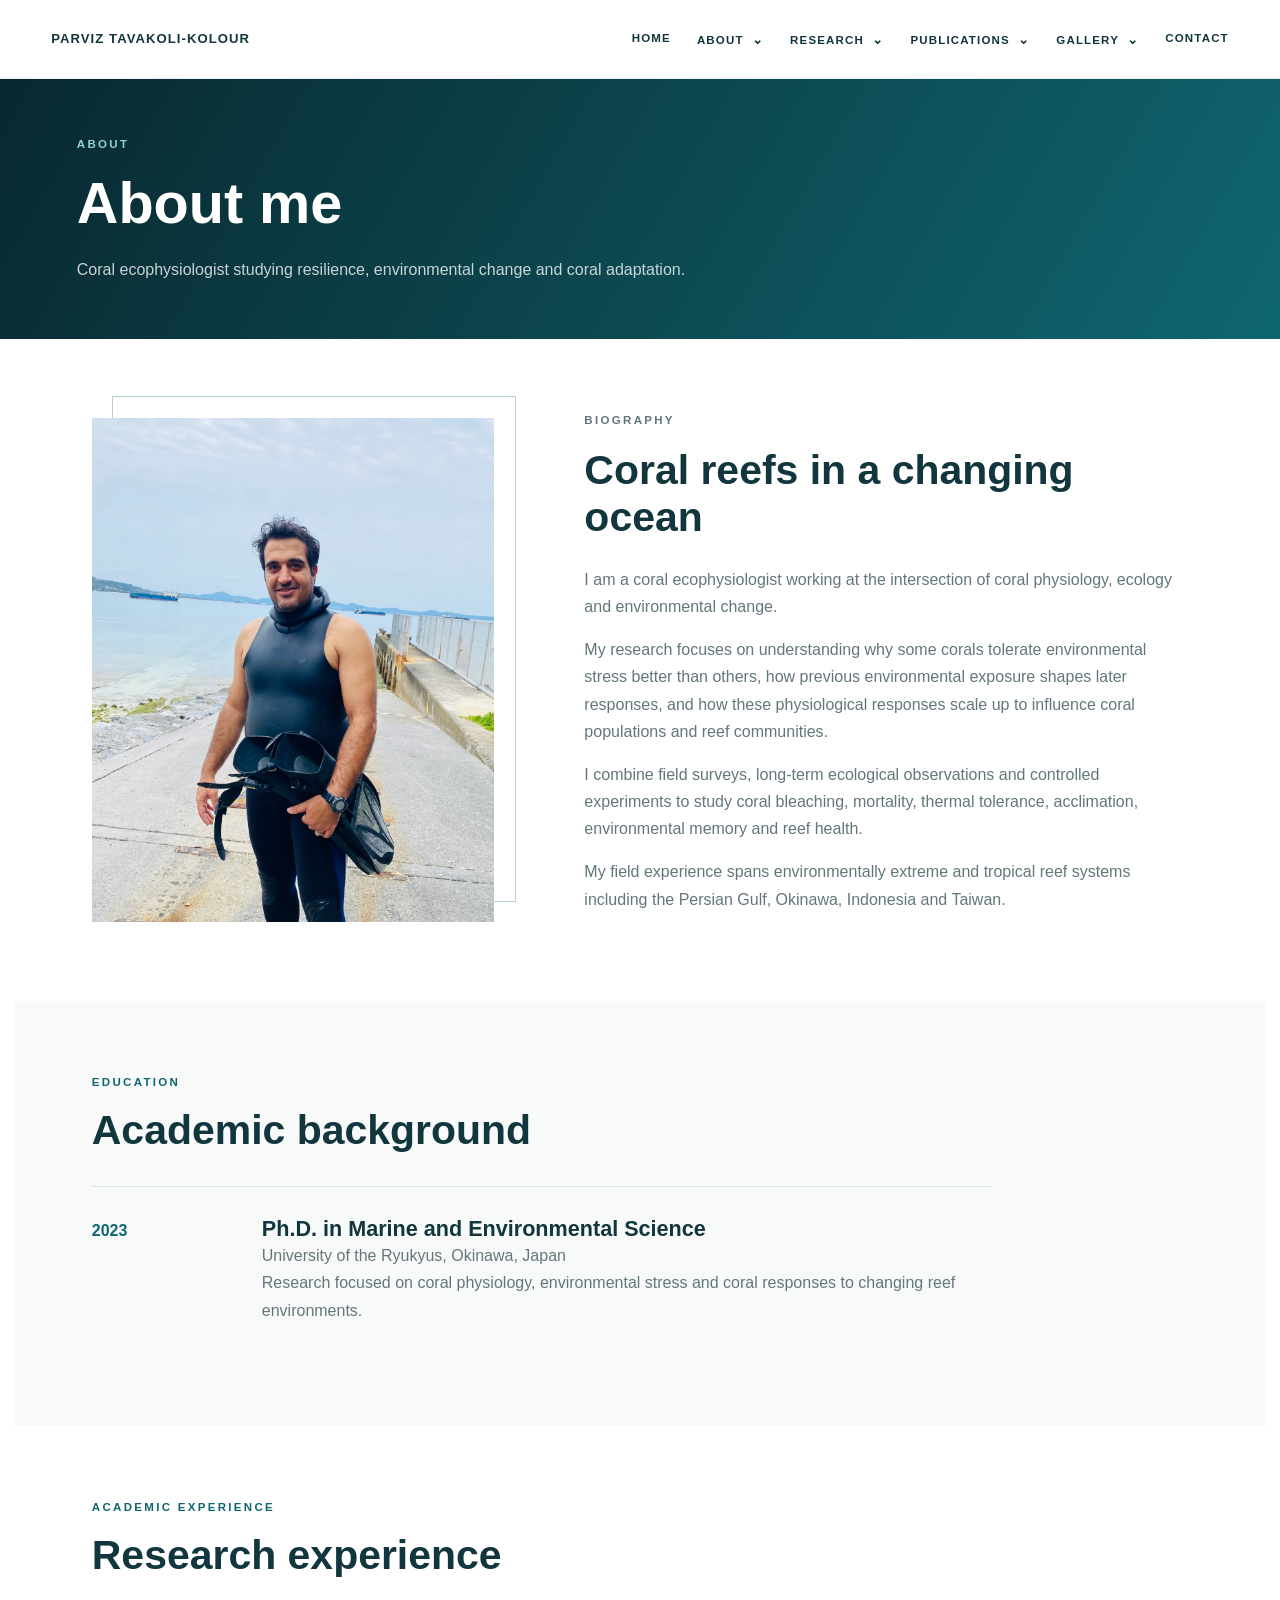
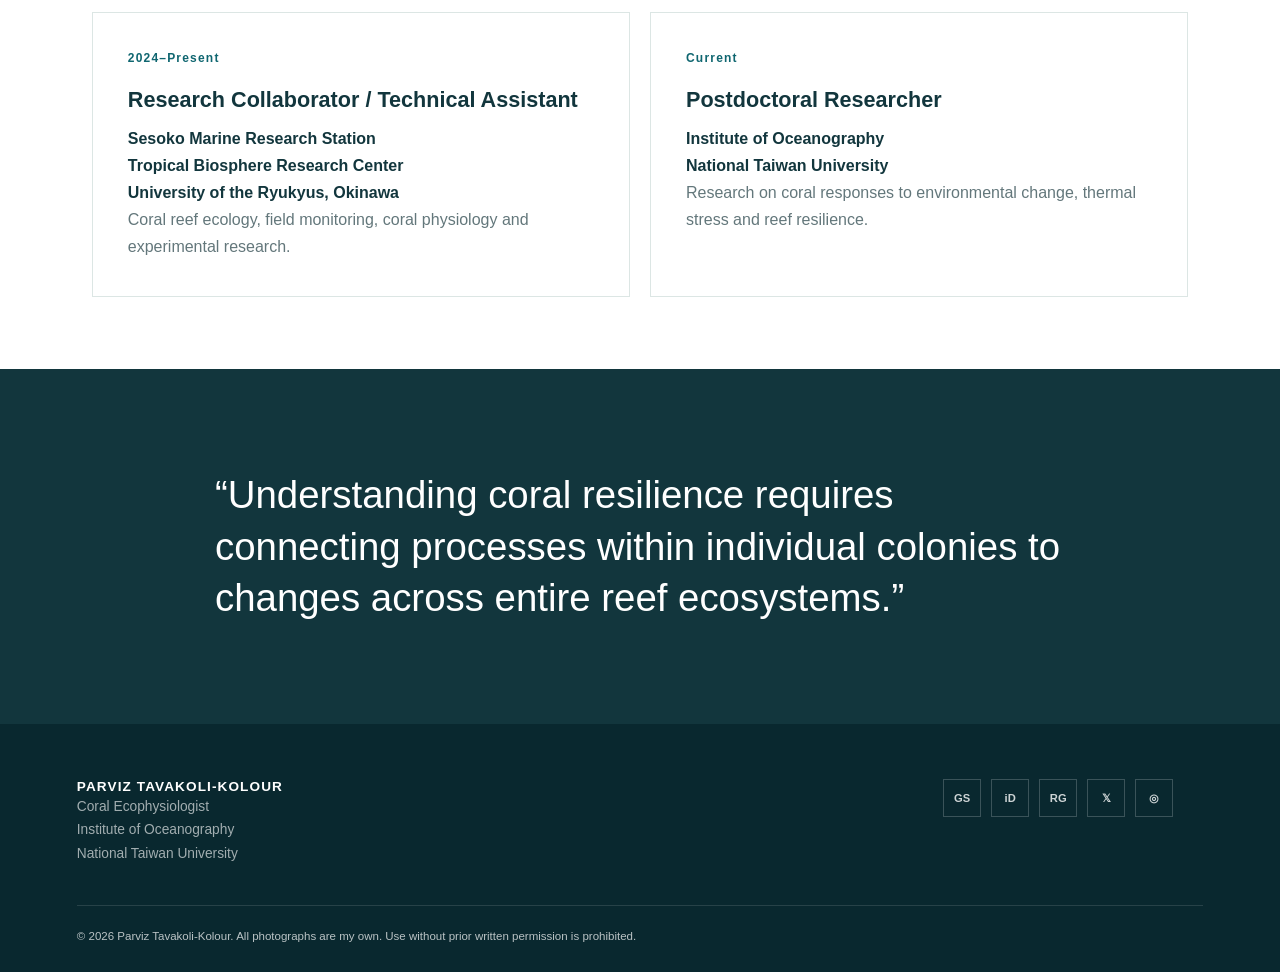
==== commit c4bcd3d9: "Add files via upload" ====
--- a/about.html
+++ b/about.html
@@ -7,7 +7,7 @@
 
     <title>About | Parviz Tavakoli-Kolour</title>
 
-    <link rel="stylesheet" href="css/style.css">
+    <link rel="stylesheet" href="css/style.css?v=20261108b">
 
 </head>
 
@@ -20,9 +20,7 @@
             PARVIZ TAVAKOLI-KOLOUR
         </a>
 
-        <button class="menu-toggle"
-                aria-label="Open navigation"
-                aria-expanded="false">
+        <button class="menu-toggle" aria-label="Open navigation" aria-expanded="false">
             <span></span>
             <span></span>
             <span></span>
@@ -50,12 +48,12 @@
                 </a>
                 <div class="dropdown-menu">
 <a href="research.html">Research overview</a>
-                    <a href="research.html#coral-ecology">Coral Reef Ecology</a>
+                    <a href="research.html#coral-ecology">Coral Ecophysiology</a>
                     <a href="research.html#thermal">Thermal Stress</a>
                     <a href="research.html#memory">Environmental Memory</a>
-                    <a href="research.html#depth">Depth & Mesophotic Reefs</a>
+                    <a href="research.html#depth">Depth &amp; Mesophotic Reefs</a>
                     <a href="research.html#disease">Coral Diseases</a>
-                    <a href="research.html#field">Field & Experimental Research</a>
+                    <a href="research.html#field">Field &amp; Experimental Research</a>
                 </div>
             </div>
 
@@ -77,9 +75,9 @@
                 </a>
                 <div class="dropdown-menu">
 <a href="gallery.html">Gallery overview</a>
-<a href="gallery.html#photographs">Reefs & Fieldwork</a>
+<a href="gallery.html#photographs">Reefs &amp; Fieldwork</a>
 <a href="gallery.html#experiments">Experiments</a>
-<a href="gallery.html#depth">Depth & Acclimation</a>
+<a href="gallery.html#depth">Depth &amp; Acclimation</a>
 </div>
             </div>
 
@@ -98,7 +96,7 @@
             <p class="section-label">ABOUT</p>
             <h1>About me</h1>
             <p>
-                Coral reef ecologist studying resilience,
+                Coral ecophysiologist studying resilience,
                 environmental change and coral adaptation.
             </p>
         </div>
@@ -110,9 +108,7 @@
         <div class="two-column">
 
             <div class="content-image image-frame">
-                <img src="image/profile.jpg"
-                     alt="Parviz Tavakoli-Kolour"
-                     loading="lazy">
+                <img src="image/profile.jpg" alt="Parviz Tavakoli-Kolour" loading="lazy">
             </div>
 
             <div>
@@ -126,7 +122,7 @@
                 </h2>
 
                 <p>
-                    I am a coral reef ecologist working at the
+                    I am a coral ecophysiologist working at the
                     intersection of coral physiology, ecology and
                     environmental change.
                 </p>
@@ -160,8 +156,7 @@
     </section>
 
 
-    <section id="education"
-             class="content-section section section-light">
+    <section id="education" class="content-section section section-light">
 
         <div class="section-heading">
 
@@ -209,8 +204,7 @@
     </section>
 
 
-    <section id="experience"
-             class="content-section section">
+    <section id="experience" class="content-section section">
 
         <div class="section-heading">
 
@@ -301,7 +295,7 @@
 
         <div>
             <h3>PARVIZ TAVAKOLI-KOLOUR</h3>
-            <p>Coral Reef Ecologist</p>
+            <p>Coral Ecophysiologist</p>
             <p>
                 Institute of Oceanography<br>
                 National Taiwan University
@@ -311,41 +305,27 @@
         <div class="footer-community">
 <div class="footer-social">
 
-            <a href="https://scholar.google.com/citations?user=l_zzIt8AAAAJ&hl=en"
-               target="_blank" rel="noopener">GS</a>
-
-            <a href="https://orcid.org/0000-0003-2633-5901"
-               target="_blank" rel="noopener">iD</a>
-
-            <a href="https://www.researchgate.net/profile/Parviz-Tavakoli-Kolour-2"
-               target="_blank" rel="noopener">RG</a>
-
-            <a href="https://x.com/parviz_tavakoli"
-               target="_blank" rel="noopener">𝕏</a>
-
-            <a href="https://www.instagram.com/parviz_tavakoli_kolour"
-               target="_blank" rel="noopener">◎</a>
-
-        </div>
-<section class="visitor-map" aria-labelledby="visitor-map-title">
-                <h3 id="visitor-map-title">Visitors around the world</h3>
-                <div class="visitor-map-widget">
-                    <script type="text/javascript" id="mapmyvisitors" src="https://mapmyvisitors.com/map.js?cl=080808&amp;w=a&amp;t=n&amp;d=qJ8hKT2JA_QormgcFF4zOiPMf6EpQmAyNbyn3r_qhlE&amp;co=ffffff&amp;ct=808080&amp;cmo=3acc3a&amp;cmn=ff5353"></script>
-                    <noscript><p>Enable JavaScript to display the visitor map.</p></noscript>
-                </div>
-                <p class="visitor-map-note">Approximate visitor locations · MapMyVisitors</p>
-            </section>
+            <a href="https://scholar.google.com/citations?user=l_zzIt8AAAAJ&amp;hl=en" target="_blank" rel="noopener noreferrer">GS</a>
+
+            <a href="https://orcid.org/0000-0003-2633-5901" target="_blank" rel="noopener noreferrer">iD</a>
+
+            <a href="https://www.researchgate.net/profile/Parviz-Tavakoli-Kolour-2" target="_blank" rel="noopener noreferrer">RG</a>
+
+            <a href="https://x.com/parviz_tavakoli" target="_blank" rel="noopener noreferrer">𝕏</a>
+
+            <a href="https://www.instagram.com/parviz_tavakoli_kolour" target="_blank" rel="noopener noreferrer">◎</a>
+
+        </div>
+
 </div>
 
     </div>
 
-    <div class="copyright">
-        © 2026 Parviz Tavakoli-Kolour
-    </div>
+    <div class="copyright">© 2026 Parviz Tavakoli-Kolour. All photographs are my own. Use without prior written permission is prohibited.</div>
 
 </footer>
 
-<script src="js/main.js"></script>
+<script src="js/main.js?v=20261108b"></script>
 
 </body>
 </html>
--- a/css/style.css
+++ b/css/style.css
@@ -1,6 +1,6 @@
 /* =========================================================
    PARVIZ TAVAKOLI-KOLOUR
-   CORAL REEF ECOLOGY WEBSITE
+   CORAL ECOPHYSIOLOGY WEBSITE
    ========================================================= */
 
 
@@ -1607,3 +1607,53 @@
 .visitor-map-widget img { height: auto; }
 .visitor-map-widget noscript p { color: var(--text); }
 .footer-content .visitor-map-note { margin-top: 10px; font-size: .7rem; line-height: 1.5; }
+
+/* Contact-only visitor map, compact text publications, and optional video banner. */
+.visitor-map-contact { width: 208px; max-width: 100%; margin-top: 30px; }
+.visitor-map-contact h3 { font-size: .85rem; margin-bottom: 12px; }
+.visitor-map-contact .visitor-map-widget { width: 208px; max-width: 100%; padding: 0; background: #000; border-radius: 0; }
+.visitor-map-contact .visitor-map-note { font-size: .7rem; margin-top: 8px; }
+.visitor-map-contact .visitor-map-widget noscript p { color: #fff; }
+.publication-card { display: block; min-height: 0; }
+.publication-card > .publication-links { padding: 0 40px 28px; margin-top: 0; }
+.selected-publications .publication-content h2 { font-size: clamp(1.3rem, 2.3vw, 1.9rem); line-height: 1.35; }
+.full-publication h3 { font-size: 1.1rem; line-height: 1.45; margin-bottom: 10px; }
+.full-publication h3 a:hover { color: var(--teal); text-decoration: underline; }
+.full-publication .text-link { margin-top: 10px; }
+.hero { overflow: hidden; isolation: isolate; background: var(--deep); }
+.hero-poster, .hero-video { position: absolute; inset: 0; width: 100%; height: 100%; object-fit: cover; }
+.hero-poster { z-index: 0; }
+.hero-video { z-index: 1; opacity: 0; }
+.hero-video.is-playing { opacity: 1; }
+.hero-overlay { z-index: 2; background: linear-gradient(90deg,rgba(6,34,40,.72),rgba(6,34,40,.18)); }
+.hero-content { z-index: 3; }
+.hero-video-toggle { position: absolute; z-index: 4; right: 24px; bottom: 20px; padding: 8px 12px; border: 1px solid #ffffff88; background: #09282fcc; color: #fff; border-radius: 4px; cursor: pointer; font-size: .75rem; }
+.hero-video-toggle[hidden] { display: none; }
+
+/* Portrait field footage: keep the whole image visible alongside the introduction. */
+.hero { min-height: 640px; background: #09282f; }
+.hero-media { position: absolute; top: 0; right: 0; bottom: 0; width: 36%; overflow: hidden; }
+.hero-media .hero-poster, .hero-media .hero-video { object-fit: contain; }
+.hero-overlay { display: none; }
+.hero-content { padding: 70px 0; }
+.hero h1 { max-width: 62%; font-size: clamp(2rem, 4.8vw, 4.3rem); }
+.hero-kicker, .hero-position, .hero-affiliation, .hero-buttons { max-width: 60%; }
+@media (max-width: 700px) {
+ .hero { flex-direction: column; min-height: 0; }
+ .hero-content { order: 1; padding: 48px 0 32px; }
+ .hero h1 { max-width: 100%; font-size: clamp(1.8rem, 7.5vw, 3.2rem); }
+ .hero-kicker, .hero-position, .hero-affiliation, .hero-buttons { max-width: 100%; }
+ .hero-media { order: 2; position: relative; width: 100%; height: 440px; }
+ .hero-video-toggle { bottom: 16px; right: 16px; }
+}
+
+/* Ecophysiology focus panel and concise publication descriptions. */
+.research-focus-panel { background: #09282f; color: #fff; padding: clamp(32px, 6vw, 72px); display: flex; flex-direction: column; justify-content: center; }
+.research-focus-panel .section-label { color: #a5dacf; }
+.research-focus-panel h2 { font-size: clamp(1.7rem, 2.8vw, 2.6rem); margin: 18px 0 30px; }
+.research-focus-panel dl { margin: 0; }
+.research-focus-panel dl > div { padding: 18px 0; border-top: 1px solid #ffffff30; }
+.research-focus-panel dt { font-weight: 700; color: #a5dacf; }
+.research-focus-panel dd { margin: 5px 0 0; color: #e0ece9; line-height: 1.6; }
+.publication-summary { margin: 12px 0 16px; line-height: 1.7; color: var(--muted); max-width: 75ch; }
+.copyright { line-height: 1.8; color: rgba(255,255,255,.72); }
